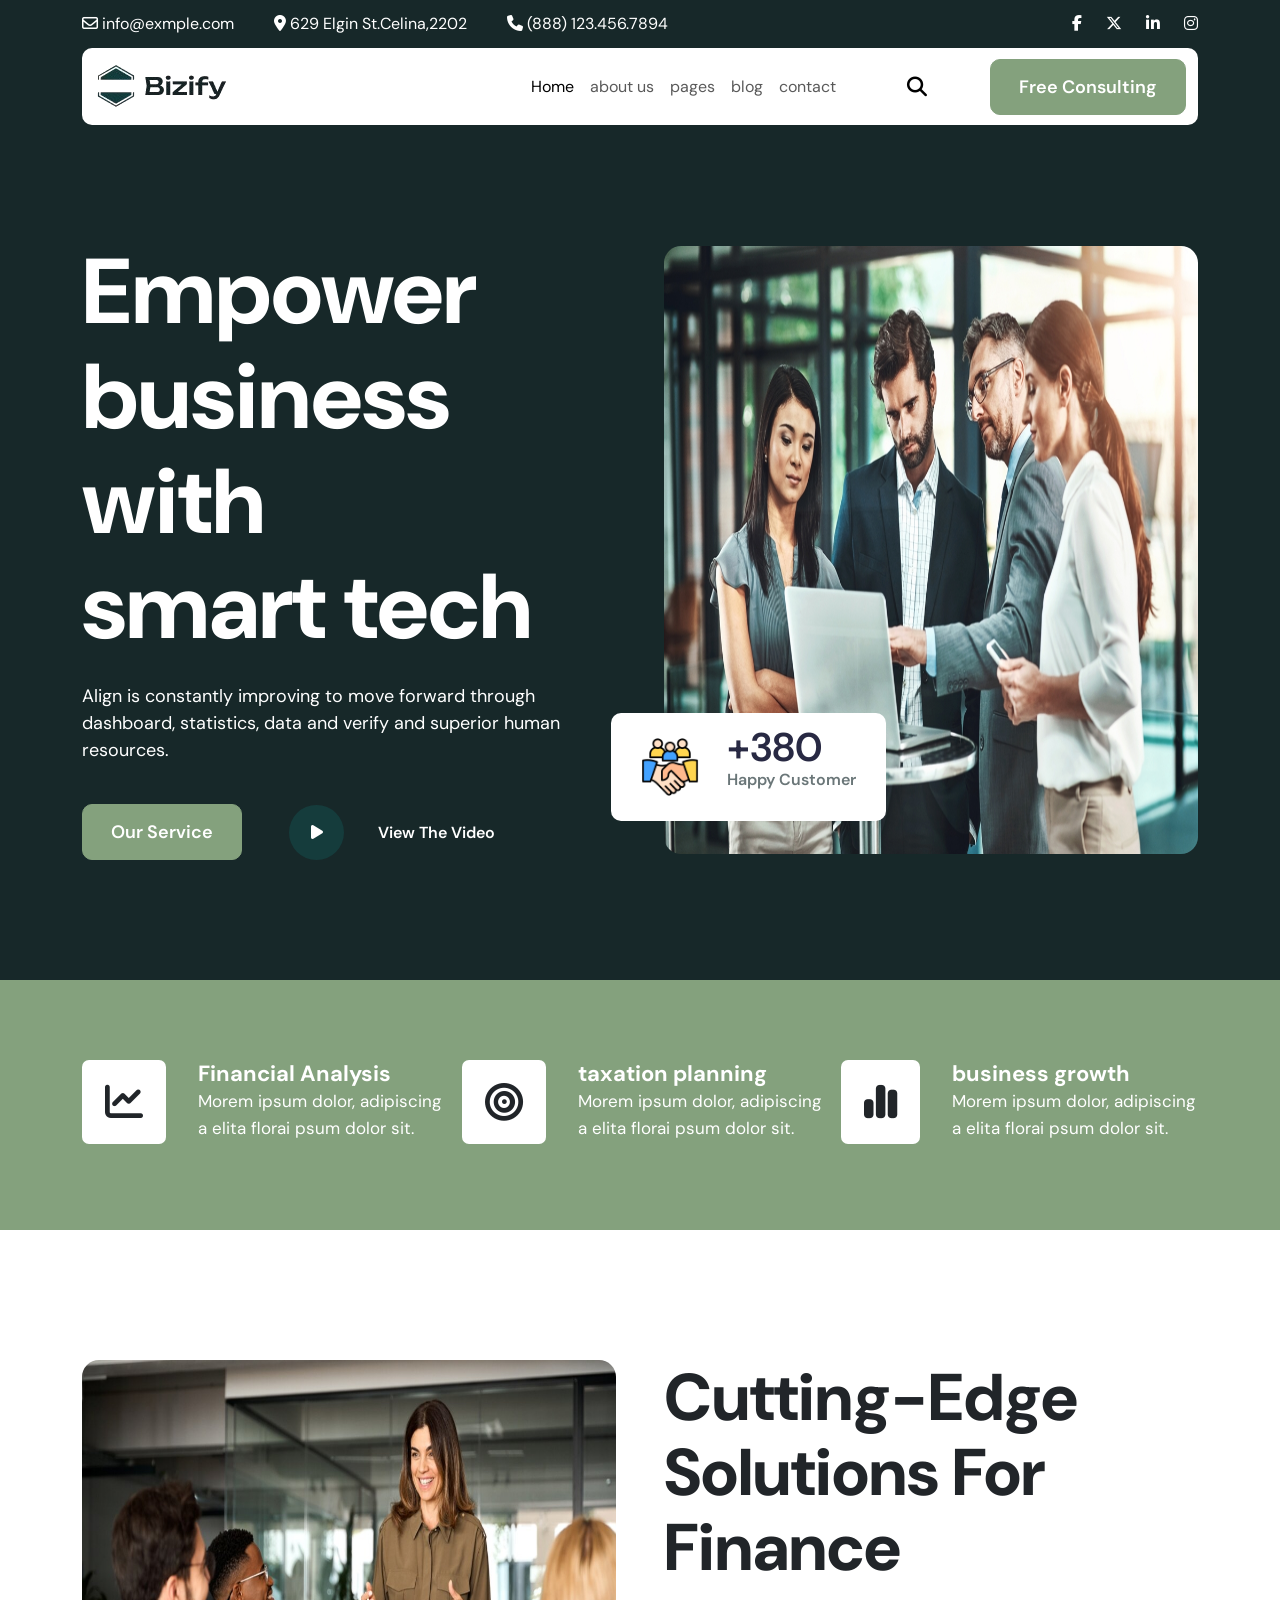
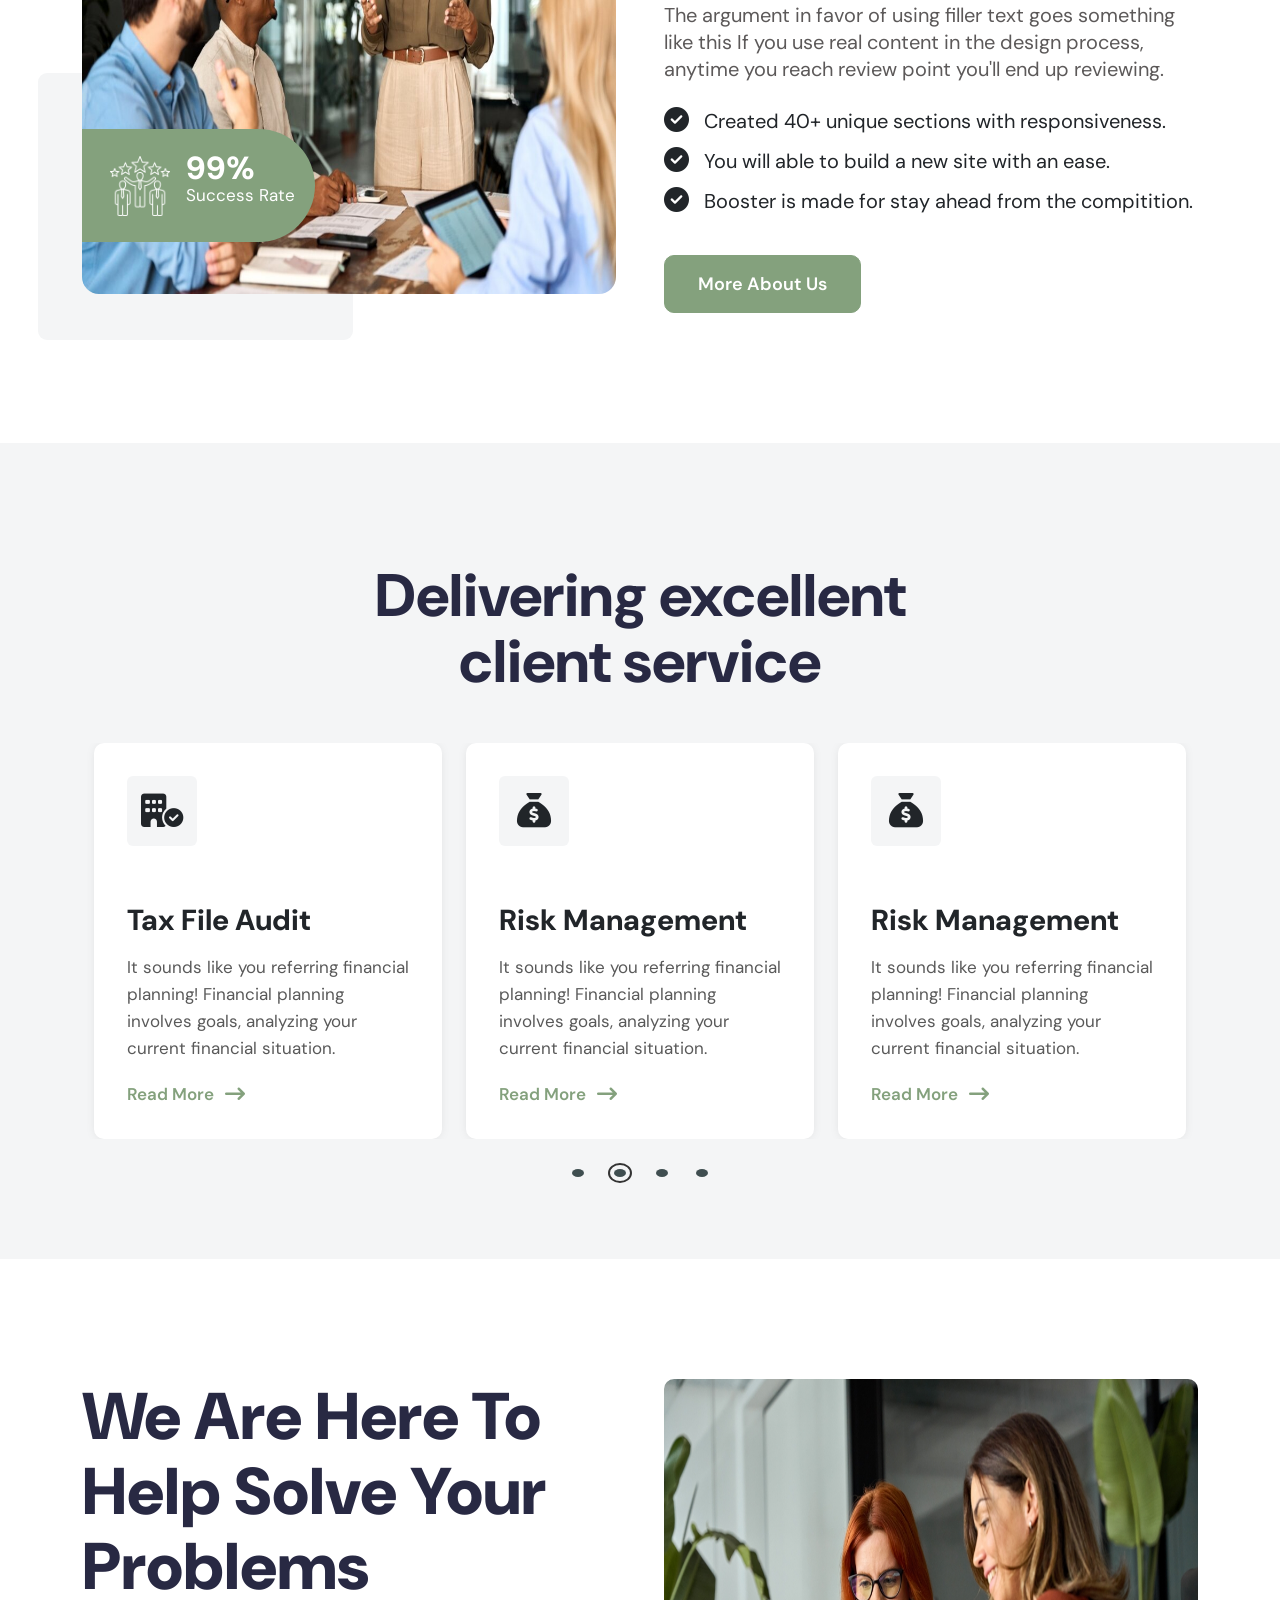
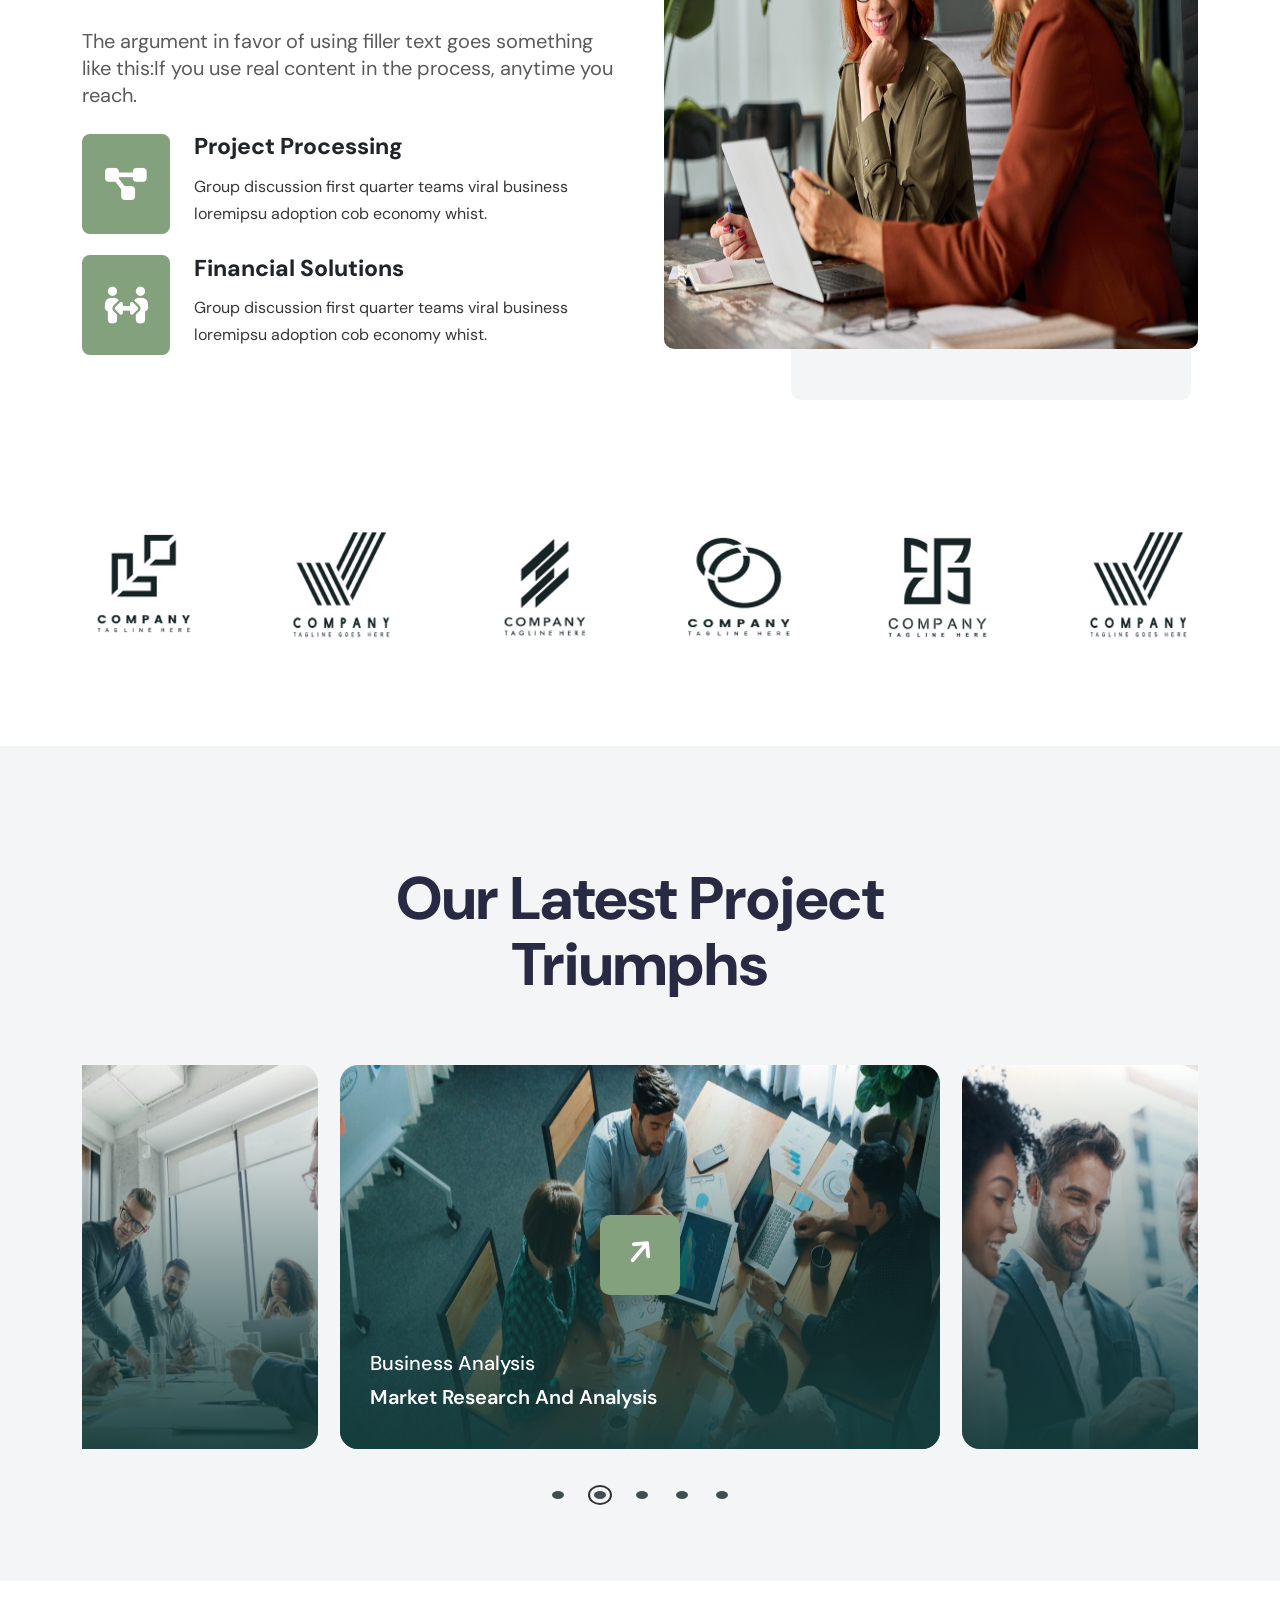
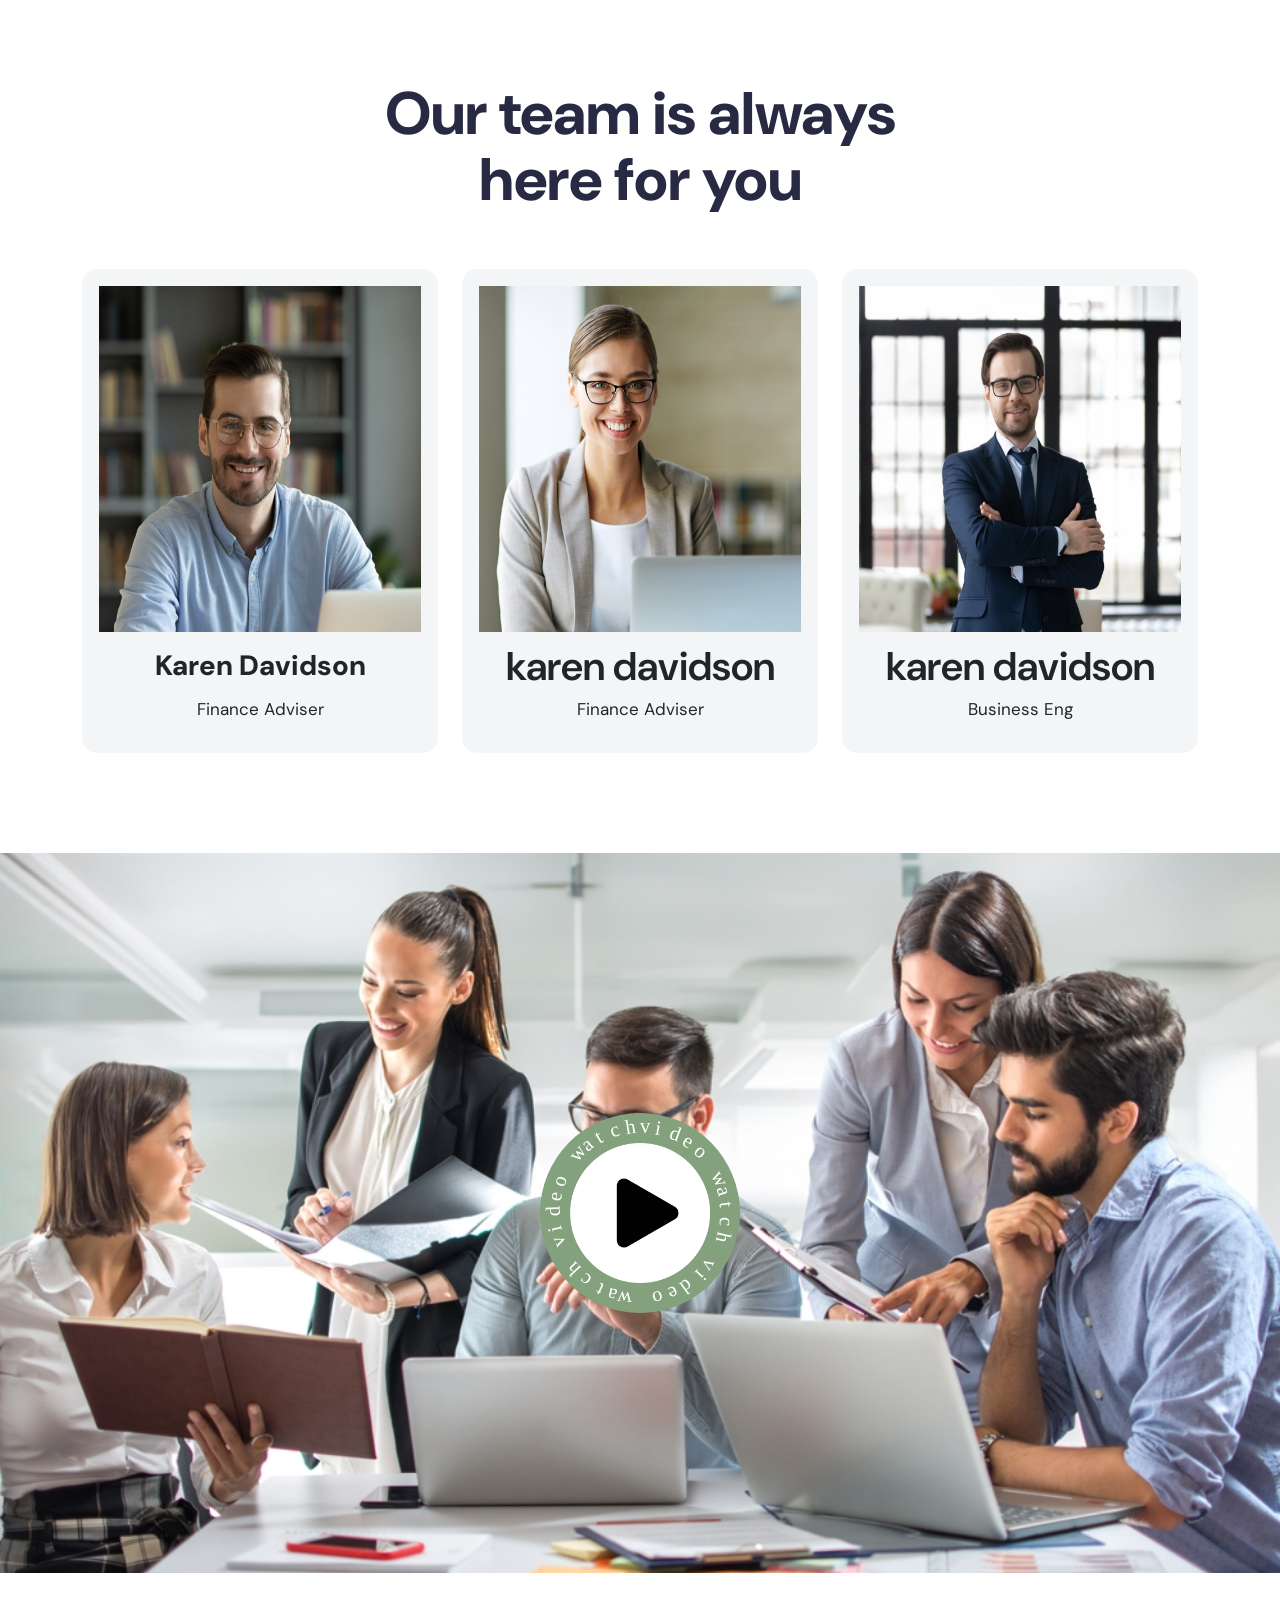
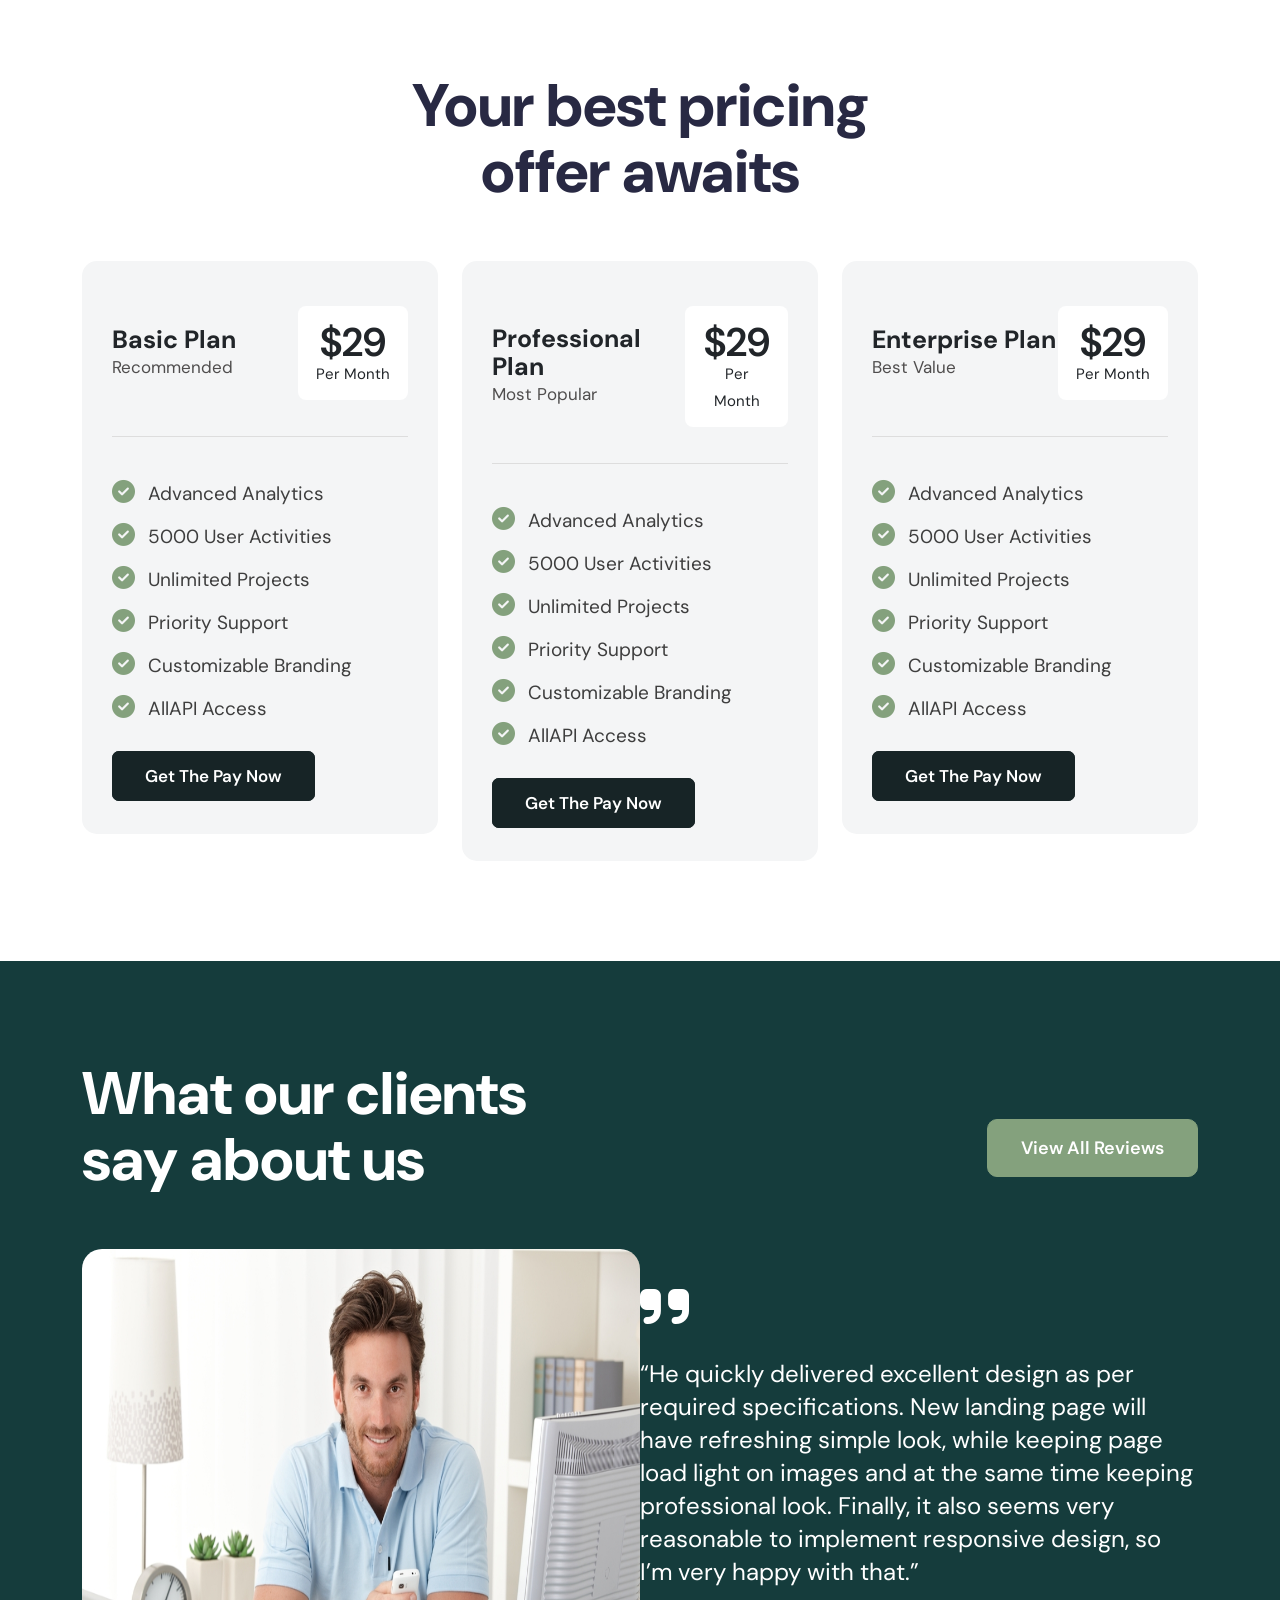
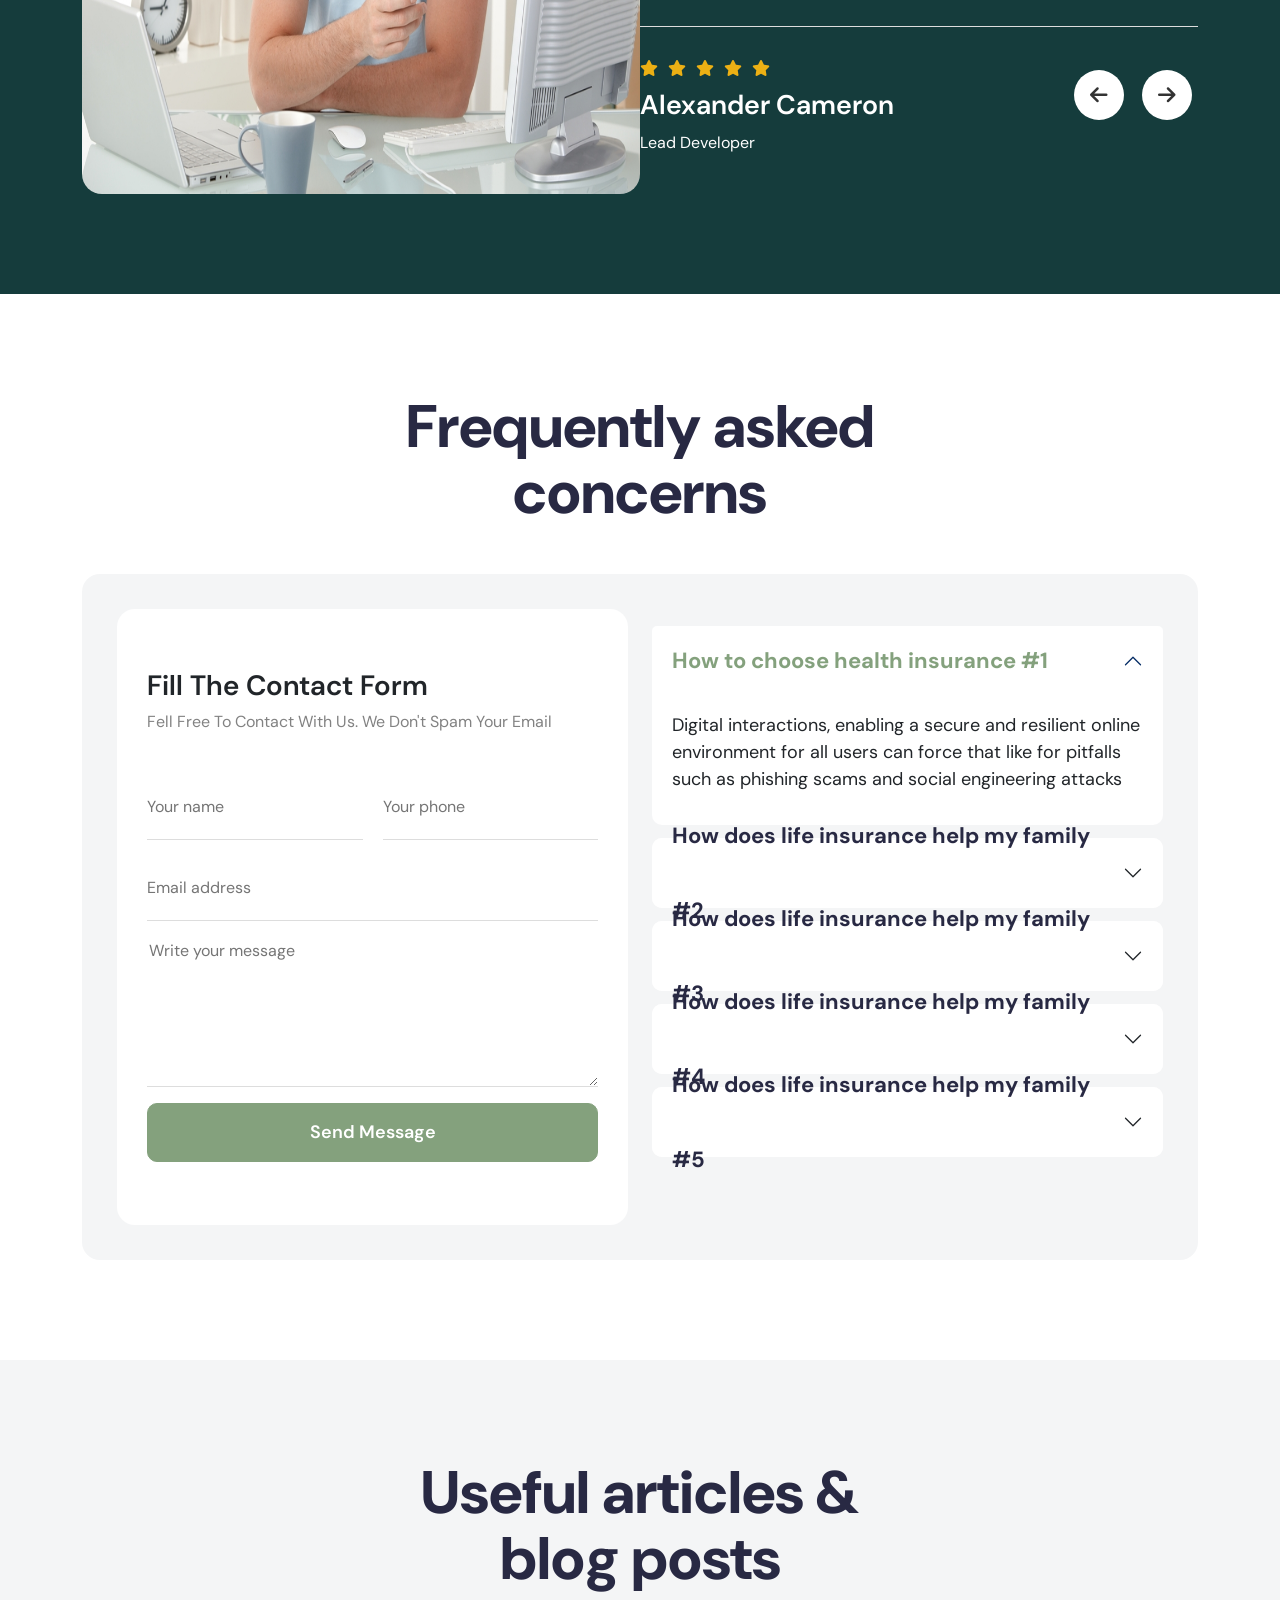
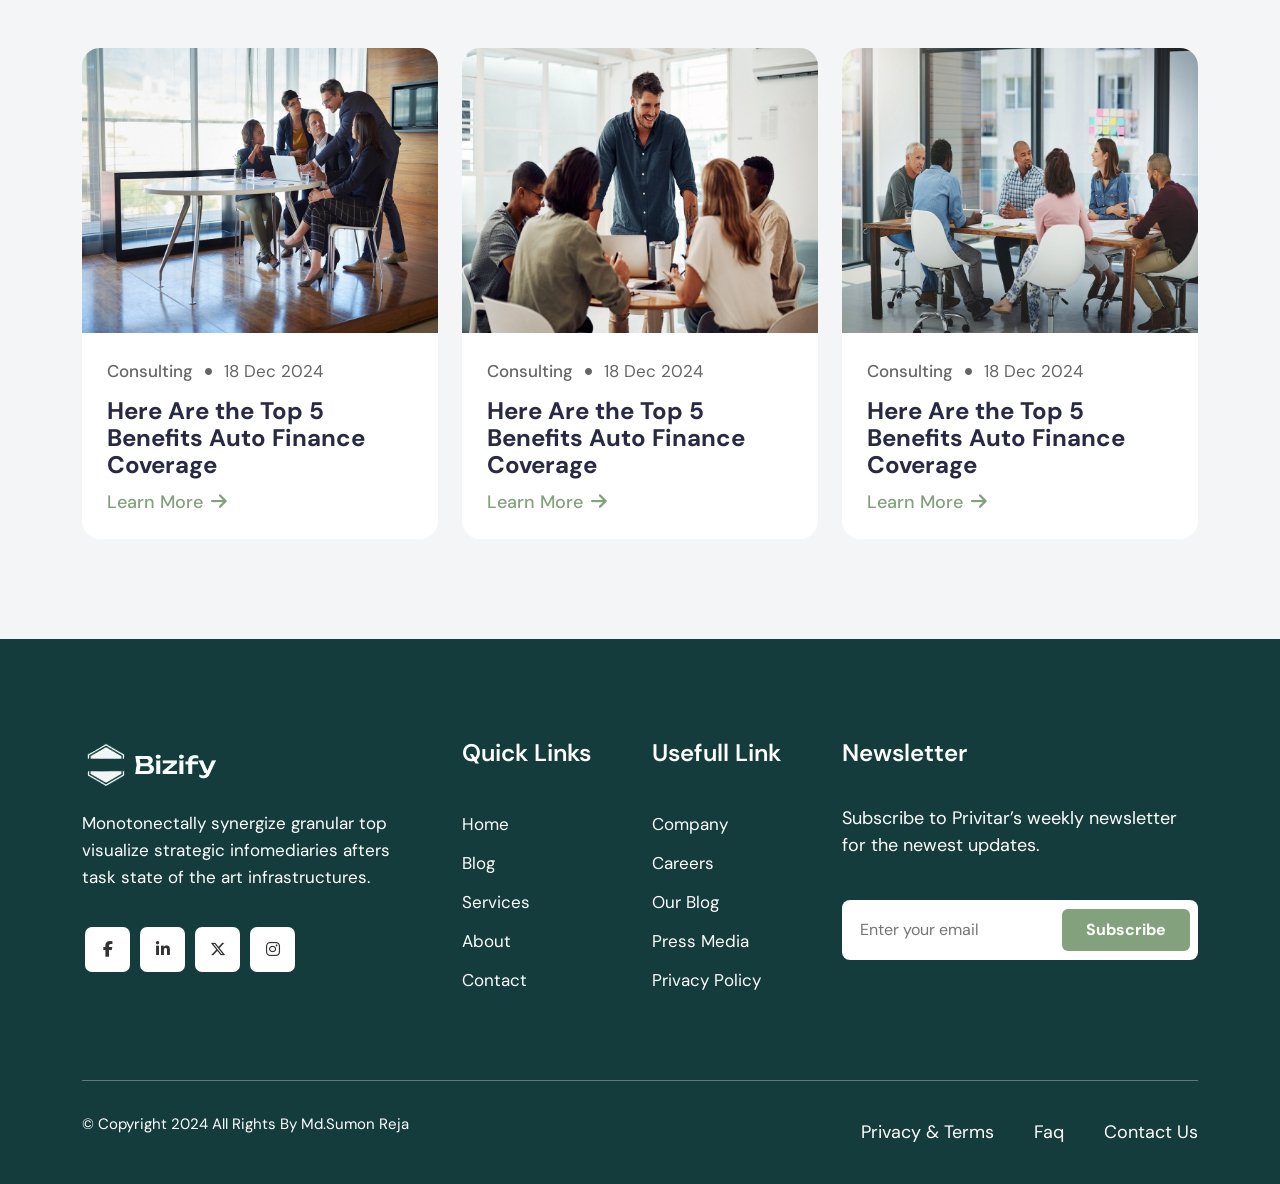
==== index.html @ 3f542c1c "service section title update" ====
<!DOCTYPE html>
<html lang="en">
<head>
    <meta charset="UTF-8">
    <meta name="viewport" content="width=device-width, initial-scale=1.0">
    <!-- Bizify Theme Title -->
    <title>Bizify</title>
    <!-- Bootstrap CSS -->
    <link rel="stylesheet" href="assets/css/bootstrap.min.css">
    <!-- Font Awesome CSS -->
    <link rel="stylesheet" href="assets/css/plugins/fontawesome/css/all.min.css">
    <!-- Owl Carousel CSS -->
    <link rel="stylesheet" href="assets/css/plugins/owl/owl.carousel.min.css">
    <!-- Slick CSS -->
    <link rel="stylesheet" href="assets/css/plugins/slick/slick.css">
    <!-- Bizify Theme CSS -->
     <link rel="stylesheet" href="assets/css/style.css">
</head>
<body>

    <!-- Bizify Theme Header CSS Start -->
    <header class="header__area">
        <div class="headertop">
            <div class="container">
                <div class="row">
                    <div class="col-7 col-xxl-7 col-xl-7 col-lg-7">
                        <div class="headertop__addres">
                            <div class="headertop__single-address">
                                <a class="headertop__link" href="mailto:info@exmple.com"><i class="fa-regular fa-envelope"></i> info@exmple.com</a>
                            </div>
                            <div class="headertop__single-address">
                                <a class="headertop__link"  href="mailto:info@exmple.com"><i class="fa-solid fa-location-dot"></i> 629 Elgin St.Celina,2202</a>
                            </div>
                            <div class="headertop__single-address">
                                <a class="headertop__link"  href="mailto:info@exmple.com"><i class="fa-solid fa-phone"></i> (888) 123.456.7894</a>
                            </div>
                        </div>
                    </div>
                    <div class="col-5 col-xxl-5 col-xl-5 col-lg-5">
                        <div class="headertop__social">
                            <ul class="headertop__social-list">
                                <li class="headertop__social-item"><a class="headertop__link" href="#"><i class="fa-brands fa-facebook-f"></i></a></li>
                                <li class="headertop__social-item"><a class="headertop__link" href="#"><i class="fa-brands fa-x-twitter"></i></a></li>
                                <li class="headertop__social-item"><a class="headertop__link" href="#"><i class="fa-brands fa-linkedin-in"></i></a></li>
                                <li class="headertop__social-item"><a class="headertop__link" href="#"><i class="fa-brands fa-instagram"></i></a></li>
                            </ul>
                        </div>
                    </div>
                </div>
            </div>
        </div>
        <div class="headermiddle">
            <div class="container">
                <div class="row">
                    <div class="col-12 col-xxl-12 col-xl-12">
                        <div class="heade-menu-area">
                            <nav class="navbar navbar-expand-lg menu-bg navbar-light">
                                <div class="container-fluid">
                                  <a class="navbar-brand" href="#"><img src="assets/images/logo/logo.png"></a>
                                  <button class="navbar-toggler" type="button" data-bs-toggle="collapse" data-bs-target="#navbarNav" aria-controls="navbarNav" aria-expanded="false" aria-label="Toggle navigation">
                                    <span class="navbar-toggler-icon"></span>
                                  </button>
                                  <div class="collapse navbar-collapse gap-5 justify-content-end" id="navbarNav">
                                    <ul class="navbar-nav">
                                      <li class="nav-item">
                                        <a class="nav-link active" aria-current="page" href="index.html">Home</a>
                                      </li>
                                      <li class="nav-item">
                                        <a class="nav-link" href="about.html">about us</a>
                                      </li>
                                      <li class="nav-item">
                                        <a class="nav-link" href="team.html">pages</a>
                                      </li>
                                      <li class="nav-item">
                                        <a class="nav-link" href="services.html">blog</a>
                                      </li>
                                      <li class="nav-item">
                                        <a class="nav-link" href="contact.html">contact</a>
                                      </li>
                                    </ul>

                                    <div class="search-box">
                                        <button class="btn-search"><i class="fas fa-search"></i></button>
                                        <input type="text" class="input-search" placeholder="Type to Search...">
                                    </div>

                                    <div class="free-consulting">
                                        <a class="btn-primary" href="#" role="button">free consulting</a>
                                    </div>
                                  </div>
                                </div>
                            </nav>
                        </div>
                    </div>
                </div>
            </div>
        </div>
    </header>
    <!-- Bizify Theme Header CSS End -->

    <!-- Hero CSS Start -->
     <section class="header_hero">
        <div class="header_hero_wraper">
            <div class="container">
                <div class="row g-5">
                    <div class="col-12 col-xxl-6 col-xl-6 col-lg-6">
                        <div class="hero_right_content">
                            <h2>Empower<br> business with <br>smart tech</h2>
                            <p>Align is constantly improving to move forward through dashboard, statistics, data and verify and superior human resources.</p>
                            <div class="hero-riht-video">
                                <div class="single-item">
                                    <a class="btn-primary" href="">our service</a>
                                </div>
                                <div class="single-item">
                                    <a class="btn-video" href=""><i class="fa-solid fa-play"></i> view the video</a>
                                </div>
                            </div>
                        </div>
                    </div>
                    <div class="col-12 col-xxl-6 col-xl-6 col-lg-6">
                        <div class="hero_left_image">
                            <div class="hero_image">
                                <img src="assets/images/hero/hero-image.jpg">
                            </div>
                            <div class="hero-happy-customer">
                                <div class="single-customer">
                                    <img src="assets/images/hero/image-icon.png">
                                    <h4>+380 <span>happy customer</span></h4>
                                </div>
                            </div>
                        </div>
                    </div>
                </div>
            </div>
        </div>
     </section>
    <!-- Hero CSS End -->

    <!-- What we do CSS Start -->
     <section class="what-we-do-area pt-80 pb-80">
        <div class="container">
            <div class="row">
                <div class="col-12 col-xxl-12 col-xl-12 col-lg-12">
                    <div class="our-work">
                        <div class="single-work-main">
                            <div class="single-work">
                                <div class="single-icon">
                                    <i class="fa-solid fa-chart-line"></i>
                                </div>
                                <h4>Financial Analysis <span>Morem ipsum dolor, adipiscing a elita florai psum dolor sit.</span></h4>
                            </div>
                        </div>
                        <div class="single-work-main">
                            <div class="single-work">
                                <div class="single-icon">
                                    <i class="fa-solid fa-bullseye"></i>
                                </div>
                                <h4>taxation planning <span>Morem ipsum dolor, adipiscing a elita florai psum dolor sit.</span></h4>
                            </div>
                        </div>
                        <div class="single-work-main">
                            <div class="single-work">
                                <div class="single-icon">
                                    <i class="fa-solid fa-chart-simple"></i>
                                </div>
                                <h4>business growth <span>Morem ipsum dolor, adipiscing a elita florai psum dolor sit.</span></h4>
                            </div>
                        </div>
                    </div>
                </div>
            </div>
        </div>
     </section>
    <!-- What we do CSS End -->

    <!-- About Us CSS Start -->
     <section class="about__area pt-130 pb-130">
        <div class="container">
            <div class="row g-5">
                <div class="col-xl-6 col-md-6">
                    <div class="about__area__about-image">
                        <img class="about__area__about-img" src="assets/images/about/about.jpg">
                        <div class="about__area__success-rate">
                            <img class="about__area__success-image" src="assets/images/icon/success-rate.png">
                            <h4 class="about__area__success-rate-title">99% <span class="about__area__success-rate-text">success rate</span></h4>
                        </div>
                    </div>
                </div>
                <div class="col-xl-6 col-md-12">
                    <div class="about__area__about-content">
                        <h2 class="about__area__title">Cutting-edge solutions for finance</h2>
                        <p class="about__area__desc">The argument in favor of using filler text goes something like this If
                            you use real content in the design process, anytime you reach
                            review point you'll end up reviewing.</p>
                            <div class="about__area__about-work">
                                <ul class="about__area__about-work-list">
                                    <li class="about__area__work-item"><i class="fa-solid fa-circle-check"></i>Created 40+ unique sections with responsiveness.</li>
                                    <li class="about__area__work-item"><i class="fa-solid fa-circle-check"></i>You will able to build a new site with an ease.</li>
                                    <li class="about__area__work-item"><i class="fa-solid fa-circle-check"></i>Booster is made for stay ahead from the compitition.</li>
                                </ul>
                            </div>
                            <div class="single-item">
                                <a class="about__area__btn-primary" href="">more about us</a>
                            </div>
                    </div>
                </div>
            </div>
        </div>
     </section>
    <!-- About Us CSS End -->

    <!-- 5. Services CSS Start -->
     <section class="services_area pt-120 pb-120">
        <div class="container">
            <div class="row">
                <div class="col-xl-12 col-md-12 text-center">
                    <div class="services_area__section-title-area">
                        <h2 class="services_area__title">Delivering excellent client service</h2>
                    </div>
                </div>
            </div>
            <div class="row mt-5">
                <div class="col-xl-12 col-md-12">
                    <div class="services_area__services">
                        <div class="services_area-single-service-slide">
                            <div class="services_area__single-service">
                                <i class="services_area__icon fa-solid fa-chart-line"></i>
                                <h4 class="services_area__service-single-title">Financial planning</h4>
                                <p class="services_area__service-single-desc">It sounds like you referring financial planning!
                                    Financial planning involves goals, analyzing
                                    your current financial situation.</p>
                                <div class="services_area__service-btn">
                                    <a class="services_area__service-single-link" href="">read more <i class="services_area__icon-link fa-solid fa-arrow-right-long"></i></a>
                                </div>
                            </div>
                        </div>
                        <div class="services_area-single-service-slide">
                            <div class="services_area__single-service">
                                <i class="services_area__icon fa-solid fa-building-circle-check"></i>
                                <h4 class="services_area__service-single-title">tax file audit</h4>
                                <p class="services_area__service-single-desc">It sounds like you referring financial planning!
                                    Financial planning involves goals, analyzing
                                    your current financial situation.</p>
                                    <div class="services_area__service-btn">
                                        <a class="services_area__service-single-link" href="">read more <i class="services_area__icon-link fa-solid fa-arrow-right-long"></i></a>
                                    </div>
                            </div>
                        </div>
                        <div class="services_area-single-service-slide">
                            <div class="services_area__single-service">
                                <i class="services_area__icon fa-solid fa-sack-dollar"></i>
                                <h4 class="services_area__service-single-title">risk management </h4>
                                <p class="services_area__service-single-desc">It sounds like you referring financial planning!
                                    Financial planning involves goals, analyzing
                                    your current financial situation.</p>
                                <div class="services_area__service-btn">
                                    <a class="services_area__service-single-link" href="">read more <i class="services_area__icon-link fa-solid fa-arrow-right-long"></i></a>
                                </div>
                            </div>
                        </div>
                        <div class="services_area-single-service-slide">
                            <div class="services_area__single-service">
                                <i class="services_area__icon fa-solid fa-sack-dollar"></i>
                                <h4 class="services_area__service-single-title">risk management </h4>
                                <p class="services_area__service-single-desc">It sounds like you referring financial planning!
                                    Financial planning involves goals, analyzing
                                    your current financial situation.</p>
                                <div class="services_area__service-btn">
                                    <a class="services_area__service-single-link" href="">read more <i class="services_area__icon-link fa-solid fa-arrow-right-long"></i></a>
                                </div>
                            </div>
                        </div>
                    </div>
                </div>
            </div>
        </div>
     </section>
    <!-- 5. Services CSS End -->

    <!-- our Project CSS Start -->
     <section class="our_project_area pt-120 pb-120">
        <div class="container">
            <div class="row g-5">
                <div class="col-12 col-xl-6">
                    <div class="our_project_area__project-content">
                        <div class="our_project_area__section-title-area">
                            <h2 class="our_project_area__title">we are here to <br> help solve your<br> problems </h2>
                            <p class="our_project_area__des">The argument in favor of using filler text goes something like this:If you use real content in the process, anytime you reach.</p>
                            <div class="our_project_area__our-project-list">
                                <div class="our_project_area__single-project-item">
                                    <i class="our_project_area__project-icon fa-solid fa-diagram-project"></i>
                                    <h5 class="our_project_area__item-title">Project Processing 
                                        <span class="our_project_area__item-desc">Group discussion first quarter teams viral business loremipsu adoption cob economy whist.</span> </h5>
                                </div>
                                <div class="our_project_area__single-project-item">
                                    <i class="our_project_area__project-icon fa-solid fa-people-arrows"></i>
                                    <h5 class="our_project_area__item-title">Financial Solutions 
                                        <span class="our_project_area__item-desc">Group discussion first quarter teams viral business loremipsu adoption cob economy whist.</span> </h5>
                                </div>
                            </div>
                        </div>
                    </div>
                </div>
                <div class="col-xl-6">
                    <div class="our_project_area__project-image">
                        <img class="our_project_area__image" src="assets/images/our-project/project-image.jpg">
                    </div>
                </div>
            </div>
        </div>
     </section>
    <!-- our Project CSS end -->

    <!-- 7. Brand CSS Start -->
     <section class="brand_area pt-50 pb-100">
        <div class="container">
            <div class="row">
                <div class="col-12 col-xl-12 text-center">
                    <div class="brand_area__brand-gallery">
                        <a class="brand_area__link">
                            <img class="brand_area__gallery-image" src="assets/images/brand/brand-1.png">
                        </a>
                        <a class="brand_area__link">
                            <img class="brand_area__gallery-image" src="assets/images/brand/brand-2.png">
                        </a>
                        <a class="brand_area__link">
                            <img class="brand_area__gallery-image" src="assets/images/brand/brand-4.png">
                        </a>
                        <a class="brand_area__link">
                            <img class="brand_area__gallery-image" src="assets/images/brand/brand-5.png">
                        </a>
                        <a class="brand_area__link">
                            <img class="brand_area__gallery-image" src="assets/images/brand/brand-3.png">
                        </a>
                        <a class="brand_area__link">
                            <img class="brand_area__gallery-image" src="assets/images/brand/brand-2.png">
                        </a>
                    </div>
                </div>
            </div>
        </div>
     </section>
    <!-- 7. Brand CSS End -->

     <!-- 8. Latest Project CSS Start -->
    <section class="test_testimonial_area pt-120 pb-120">
        <div class="container">
            <div class="row">
                <div class="col-12 col-xxl-12 text-center">
                    <div class="latest_project__section-title">
                        <h2 class="latest_project__title">our latest project<br> triumphs </h2>
                    </div>
                </div>
            </div>
            <div class="row mt-5">
                <div class="col-12 col-xl-12">
                    <div class="testimonial-outer slider">
                        <div class="testimonial-inner">
                            <div class="testimonial-inner-content" style="background-image: url('assets/images/latest-project/latest-image-1.jpg');">
                                <div class="test-icon">
                                    <i class="fa-solid fa-arrow-right"></i>
                                </div>
                                <div class="inner-title-area">
                                    <h5 class="inner-sub-title">business analysis</h5>
                                    <h4 class="inner-title">market research and analysis</h4>
                                </div>
                            </div>
                        </div>
                        <div class="testimonial-inner">
                            <div class="testimonial-inner-content" style="background-image: url('assets/images/latest-project/latest-image-2.jpg');">
                                <div class="test-icon">
                                    <i class="fa-solid fa-arrow-right"></i>
                                </div>
                                <div class="inner-title">
                                    <h5 class="inner-sub-title">business analysis</h5>
                                    <h4 class="inner-title">market research and analysis</h4>
                                </div>
                            </div>
                        </div>
                        <div class="testimonial-inner">
                            <div class="testimonial-inner-content" style="background-image: url('assets/images/latest-project/latest-image-3.jpg');">
                                <div class="test-icon">
                                    <i class="fa-solid fa-arrow-right"></i>
                                </div>
                                <div class="inner-title">
                                    <h5 class="inner-sub-title">business analysis</h5>
                                    <h4 class="inner-title">market research and analysis</h4>
                                </div>
                            </div>
                        </div>
                        <div class="testimonial-inner">
                            <div class="testimonial-inner-content" style="background-image: url('assets/images/latest-project/latest-image-1.jpg');">
                                <div class="test-icon">
                                    <i class="fa-solid fa-arrow-right"></i>
                                </div>
                                <div class="inner-title">
                                    <h5 class="inner-sub-title">business analysis</h5>
                                    <h4 class="inner-title">market research and analysis</h4>
                                </div>
                            </div>
                        </div>
                        <div class="testimonial-inner">
                            <div class="testimonial-inner-content" style="background-image: url('assets/images/latest-project/latest-image-2.jpg');">
                                <div class="test-icon">
                                    <i class="fa-solid fa-arrow-right"></i>
                                </div>
                                <div class="inner-title">
                                    <h5 class="inner-sub-title">business analysis</h5>
                                    <h4 class="inner-title">market research and analysis</h4>
                                </div>
                            </div>
                        </div>
                    </div>
                </div>
            </div>
        </div>
    </section>
    <!-- 8. Latest Project CSS End -->


    <!-- 9. Latest Project CSS Start -->
     <section class="team_area pt-100 pb-100">
        <div class="container">
            <div class="row">
                <div class="col-12 col-xl-12 text-center">
                    <div class="team_area__section-title">
                        <h2 class="team_area__title">our team is always <br> here for you </h2>
                    </div>
                </div>
            </div>
            <div class="row mt-5">
                <div class="col-12 col-xl-4">
                    <div class="team_area__team">
                        <div class="team_area__single-team" style="background-image: url('assets/images/team/team-1.jpg');">
                            <div class="team_area__team-content">
                                <h4 class="team_area__team-title">karen davidson 
                                    <span class="team_area__team-sub-title">finance adviser</span>
                                </h4>
                                <div class="team_area__team-social">
                                    <div class="team_area__single-social">
                                        <a class="team_area__team-link" href="">fb</a>
                                    </div>
                                    <div class="team_area__single-social">
                                        <a class="team_area__team-link" href="">tw</a>
                                    </div>
                                    <div class="team_area__single-social">
                                        <a class="team_area__team-link" href="">yt</a>
                                    </div>
                                    <div class="team_area__single-social">
                                        <a class="team_area__team-link" href="">in</a>
                                    </div> 
                                </div>
                            </div>
                        </div>
                    </div>
                </div>
                <div class="col-12 col-xl-4">
                    <div class="team_area__team">
                        <div class="team_area__single-team" style="background-image: url('assets/images/team/team-3.jpg');">
                            <div class="team_area__team-content">
                                <h4 class="team_area_team-title">karen davidson 
                                    <span class="team_area__team-sub-title">finance adviser</span>
                                </h4>
                                <div class="team_area__team-social">
                                    <div class="team_area__single-social">
                                        <a class="team_area__team-link" href="">fb</a>
                                    </div>
                                    <div class="team_area__single-social">
                                        <a class="team_area__team-link" href="">tw</a>
                                    </div>
                                    <div class="team_area__single-social">
                                        <a class="team_area__team-link" href="">yt</a>
                                    </div>
                                    <div class="team_area__single-social">
                                        <a class="team_area__team-link" href="">in</a>
                                    </div> 
                                </div>
                            </div>
                        </div>
                    </div>
                </div>
                <div class="col-12 col-xl-4">
                    <div class="team_area__team">
                        <div class="team_area__single-team" style="background-image: url('assets/images/team/team-2.jpg');">
                            <div class="team_area__team-content">
                                <h4 class="team_area_team-title">karen davidson 
                                    <span class="team_area__team-sub-title">business eng</span>
                                </h4>
                                <div class="team_area__team-social">
                                    <div class="team_area__single-social">
                                        <a class="team_area__team-link" href="">fb</a>
                                    </div>
                                    <div class="team_area__single-social">
                                        <a class="team_area__team-link" href="">tw</a>
                                    </div>
                                    <div class="team_area__single-social">
                                        <a class="team_area__team-link" href="">yt</a>
                                    </div>
                                    <div class="team_area__single-social">
                                        <a class="team_area__team-link" href="">in</a>
                                    </div> 
                                </div>
                            </div>
                        </div>
                    </div>
                </div>
            </div>
        </div>
     </section>
    <!-- 9. Latest Project CSS End -->

    <!-- 10. video CSS Start -->
     <section class="video_area" style="background-image: url('assets/images/video/video.jpg');">
        <div class="container">
            <div class="row">
                <div class="col-12 col-xl-12">
                    <div class="video_area__video">
                        <div class="circle">
                            <div class="logo">
                                <a href="https://www.youtube.com/watch?v=u31qwQUeGuM">
                                    <img src="assets/images/video/play.png">
                                </a>
                            </div>
                            <div class="text">
                                <p>
                                    video watch video watch video watch
                                </p>
                            </div>
                        </div>
                    </div>
                </div>
            </div>
        </div>
     </section>
    <!-- 10. video CSS End -->

    <!-- 11. Pricing CSS Start -->
     <section class="pricing_area pt-100 pb-100">
        <div class="container">
            <div class="row">
                <div class="col-12 col-xl-12 text-center">
                    <div class="pricing_area__section-title">
                        <h2 class="pricing_area__title">your best pricing
                        <br> offer awaits
                        </h2>
                    </div>
                </div>
            </div>
            <div class="row mt-5">
                <div class="col-12 col-xl-4">
                    <div class="pricing_area__single-pricing">
                        <div class="pricing_area__pricing-top">
                            <div class="pricing_area__pricing-top-inner">
                                <h4 class="pricing_area__pricing-top-title">basic plan 
                                    <span class="pricing_area__pricing-top-sub-title">recommended</span>
                                </h4>
                            </div>
                            <div class="pricing_area__pricing-top-value">
                                <h4 class="pricing_area__value-title">$29 
                                    <span class="pricing_area__value-sub-title">per month</span>
                                </h4>
                            </div>
                            
                        </div>
                        <div class="pricing_area__pricing-content">
                            <ul class="pricing_area__pricing-list">
                                <li class="pricing_area__pricing-item"><i class="fa-solid fa-circle-check"></i>Advanced Analytics</li>
                                <li class="pricing_area__pricing-item"><i class="fa-solid fa-circle-check"></i>5000 User Activities</li>
                                <li class="pricing_area__pricing-item"><i class="fa-solid fa-circle-check"></i>Unlimited Projects</li>
                                <li class="pricing_area__pricing-item"><i class="fa-solid fa-circle-check"></i>Priority Support</li>
                                <li class="pricing_area__pricing-item"><i class="fa-solid fa-circle-check"></i>Customizable Branding</li>
                                <li class="pricing_area__pricing-item"><i class="fa-solid fa-circle-check"></i>AllAPI Access</li>
                            </ul>
                        </div>
                        <div class="pricing_area__pricing-btn">
                            <a class="pricing_area__pricing-btn-link" href="">Get The Pay Now</a>
                        </div>
                    </div>
                </div>
                <div class="col-12 col-xl-4">
                    <div class="pricing_area__single-pricing">
                        <div class="pricing_area__pricing-top">
                            <div class="pricing_area__pricing-top-inner">
                                <h4 class="pricing_area__pricing-top-title">Professional Plan
                                    <span class="pricing_area__pricing-top-sub-title">most popular</span>
                                </h4>
                            </div>
                            <div class="pricing_area__pricing-top-value">
                                <h4 class="pricing_area__value-title">$29 
                                    <span class="pricing_area__value-sub-title">per month</span>
                                </h4>
                            </div>
                            
                        </div>
                        <div class="pricing_area__pricing-content">
                            <ul class="pricing_area__pricing-list">
                                <li class="pricing_area__pricing-item"><i class="fa-solid fa-circle-check"></i>Advanced Analytics</li>
                                <li class="pricing_area__pricing-item"><i class="fa-solid fa-circle-check"></i>5000 User Activities</li>
                                <li class="pricing_area__pricing-item"><i class="fa-solid fa-circle-check"></i>Unlimited Projects</li>
                                <li class="pricing_area__pricing-item"><i class="fa-solid fa-circle-check"></i>Priority Support</li>
                                <li class="pricing_area__pricing-item"><i class="fa-solid fa-circle-check"></i>Customizable Branding</li>
                                <li class="pricing_area__pricing-item"><i class="fa-solid fa-circle-check"></i>AllAPI Access</li>
                            </ul>
                        </div>
                        <div class="pricing_area__pricing-btn">
                            <a class="pricing_area__pricing-btn-link" href="">Get The Pay Now</a>
                        </div>
                    </div>
                </div>
                <div class="col-12 col-xl-4">
                    <div class="pricing_area__single-pricing">
                        <div class="pricing_area__pricing-top">
                            <div class="pricing_area__pricing-top-inner">
                                <h4 class="pricing_area__pricing-top-title">Enterprise plan 
                                    <span class="pricing_area__pricing-top-sub-title">best value</span>
                                </h4>
                            </div>
                            <div class="pricing_area__pricing-top-value">
                                <h4 class="pricing_area__value-title">$29 
                                    <span class="pricing_area__value-sub-title">per month</span>
                                </h4>
                            </div>
                            
                        </div>
                        <div class="pricing_area__pricing-content">
                            <ul class="pricing_area__pricing-list">
                                <li class="pricing_area__pricing-item"><i class="fa-solid fa-circle-check"></i>Advanced Analytics</li>
                                <li class="pricing_area__pricing-item"><i class="fa-solid fa-circle-check"></i>5000 User Activities</li>
                                <li class="pricing_area__pricing-item"><i class="fa-solid fa-circle-check"></i>Unlimited Projects</li>
                                <li class="pricing_area__pricing-item"><i class="fa-solid fa-circle-check"></i>Priority Support</li>
                                <li class="pricing_area__pricing-item"><i class="fa-solid fa-circle-check"></i>Customizable Branding</li>
                                <li class="pricing_area__pricing-item"><i class="fa-solid fa-circle-check"></i>AllAPI Access</li>
                            </ul>
                        </div>
                        <div class="pricing_area__pricing-btn">
                            <a class="pricing_area__pricing-btn-link" href="">Get The Pay Now</a>
                        </div>
                    </div>
                </div>
            </div>
        </div>
     </section>
    <!-- 11. Pricing CSS End -->

    <!-- 12. Testimonial CSS Start -->
     <section class="testimonial_area pt-100 pb-100">
        <div class="container">
            <div class="row">
                <div class="col-12 col-xl-12">
                    <div class="testimonial_area__testimonial-top">
                        <h2 class="testimonial_area__title">what our clients<br>say about us</h2>
                        <a class="testimonial_area__testimonial-top-btn">view all reviews</a>
                    </div>
                </div>
            </div>
        </div>
        <!-- <div class="container">
            <div class="row mt-5">
                <div class="col-xxl-5">
                    <div class="testimonial_area__client-image">
                        <img class="testimonial_area__client-img" src="assets/images/testimonial/testimonial.jpg">
                    </div>
                </div>
                <div class="col-xxl-7">
                    <div class="testimonial_area__client-outer owl-carousel owl-theme">
                        <div class="testimonial_area__single-client">
                            <div class="testimonial_area__client-content">
                                <i class="fa-solid fa-quote-right"></i>
                                <p class="testimonial_area__description">
                                    “He quickly delivered excellent design as per required
                                    specifications. New landing page will have refreshing
                                    simple look, while keeping page load light on images and
                                    at the same time keeping professional look. Finally, it also
                                    seems very reasonable to implement responsive design,
                                    so I’m very happy with that.”
                                </p>
                            </div>
                            <div class="testimonial_area__client-review">
                                <ul class="testimonial_area__rating-list">
                                    <li class="testimonial_area__rating-item"><i class="fa-solid fa-star"></i></li>
                                    <li class="testimonial_area__rating-item"><i class="fa-solid fa-star"></i></li>
                                    <li class="testimonial_area__rating-item"><i class="fa-solid fa-star"></i></li>
                                    <li class="testimonial_area__rating-item"><i class="fa-solid fa-star"></i></li>
                                </ul>
                                <h5 class="testimonial_area__calient-name">
                                    Alexander Cameron
                                    <span class="testimonial_area__rating-designation">Lead Developer</span>
                                </h5>
                            </div>
                        </div>
                        <div class="testimonial_area__single-client">
                            <div class="testimonial_area__client-content">
                                <i class="fa-solid fa-quote-right"></i>
                                <p class="testimonial_area__description">
                                    “He quickly delivered excellent design as per required
                                    specifications. New landing page will have refreshing
                                    simple look, while keeping page load light on images and
                                    at the same time keeping professional look. Finally, it also
                                    seems very reasonable to implement responsive design,
                                    so I’m very happy with that.”
                                </p>
                            </div>
                            <div class="testimonial_area__client-review">
                                <ul class="testimonial_area__rating-list">
                                    <li class="testimonial_area__rating-item"><i class="fa-solid fa-star"></i></li>
                                    <li class="testimonial_area__rating-item"><i class="fa-solid fa-star"></i></li>
                                    <li class="testimonial_area__rating-item"><i class="fa-solid fa-star"></i></li>
                                    <li class="testimonial_area__rating-item"><i class="fa-solid fa-star"></i></li>
                                </ul>
                                <h5 class="testimonial_area__calient-name">
                                    Alexander Cameron
                                    <span class="testimonial_area__rating-designation">Lead Developer</span>
                                </h5>
                            </div>
                        </div>
                    </div>
                    <div class="slider_nav">
                        <button class="am-next"><i class="fa-solid fa-arrow-left"></i></button>
                        <button class="am-prev"><i class="fa-solid fa-arrow-right"></i></button>
                    </div>
                </div>
            </div>
        </div> -->
    
        

        <div class="container">
            <div class="row mt-5">
                <div class="col-12 col-xl-12">
                    <div class="bizify_clients owl-carousel owl-theme">
                        <div class="bizify_test">
                            <div class="single_bizify_clients">
                                <img src="assets/images/testimonial/testimonial.jpg">
                            </div>
                            <div class="single_bizify_clients">
                                <div class="bizify_clients-content">
                                    <div class="bizify_single_content">
                                        <i class="fa-solid fa-quote-right"></i>
                                        <p>“He quickly delivered excellent design as per required          specifications. New landing page will have refreshing
                                            simple look, while keeping page load light on images and
                                            at the same time keeping professional look. Finally, it also
                                            seems very reasonable to implement responsive design,
                                            so I’m very happy with that.”</p>
                                    </div>
                                    <div class="bizify_client_review">
                                        <ul class="bizify_client_review_list">
                                            <li class="bizify_client_review_item"><i class="fa-solid fa-star"></i></li>
                                            <li class="bizify_client_review_item"><i class="fa-solid fa-star"></i></li>
                                            <li class="bizify_client_review_item"><i class="fa-solid fa-star"></i></li>
                                            <li class="bizify_client_review_item"><i class="fa-solid fa-star"></i></li>
                                            <li class="bizify_client_review_item"><i class="fa-solid fa-star"></i></li>
                                        </ul>
                                        <h4 class="bizify_client_name">Alexander Cameron 
                                            <span class="bizify_client_designation">Lead Developer</span>
                                        </h4>
                                    </div>
                                </div>
                            </div>
                        </div>
                        <div class="bizify_test">
                            <div class="single_bizify_clients">
                                <img src="assets/images/testimonial/testimonial-2.jpg">
                            </div>
                            <div class="single_bizify_clients">
                                <div class="bizify_clients-content">
                                    <div class="bizify_single_content">
                                        <i class="fa-solid fa-quote-right"></i>
                                        <p>“He quickly delivered excellent design as per required                               specifications. New landing page will have refreshing
                                            simple look, while keeping page load light on images and
                                            at the same time keeping professional look. Finally, it also
                                            seems very reasonable to implement responsive design,
                                            so I’m very happy with that.”</p>
                                    </div>
                                    <div class="bizify_client_review">
                                        <ul class="bizify_client_review_list">
                                            <li class="bizify_client_review_item"><i class="fa-solid fa-star"></i></li>
                                            <li class="bizify_client_review_item"><i class="fa-solid fa-star"></i></li>
                                            <li class="bizify_client_review_item"><i class="fa-solid fa-star"></i></li>
                                            <li class="bizify_client_review_item"><i class="fa-solid fa-star"></i></li>
                                            <li class="bizify_client_review_item"><i class="fa-solid fa-star"></i></li>
                                        </ul>
                                        <h4 class="bizify_client_name">Alexander Cameron 
                                            <span class="bizify_client_designation">Laravel Developer</span>
                                        </h4>
                                    </div>
                                </div>
                            </div>
                        </div>
                        <div class="bizify_test">
                            <div class="single_bizify_clients">
                                <img src="assets/images/testimonial/testimonial-3.jpg">
                            </div>
                            <div class="single_bizify_clients">
                                <div class="bizify_clients-content">
                                    <div class="bizify_single_content">
                                        <i class="fa-solid fa-quote-right"></i>
                                        <p>“He quickly delivered excellent design as per required                               specifications. New landing page will have refreshing
                                            simple look, while keeping page load light on images and
                                            at the same time keeping professional look. Finally, it also
                                            seems very reasonable to implement responsive design,
                                            so I’m very happy with that.”</p>
                                    </div>
                                    <div class="bizify_client_review">
                                        <ul class="bizify_client_review_list">
                                            <li class="bizify_client_review_item"><i class="fa-solid fa-star"></i></li>
                                            <li class="bizify_client_review_item"><i class="fa-solid fa-star"></i></li>
                                            <li class="bizify_client_review_item"><i class="fa-solid fa-star"></i></li>
                                            <li class="bizify_client_review_item"><i class="fa-solid fa-star"></i></li>
                                            <li class="bizify_client_review_item"><i class="fa-solid fa-star"></i></li>
                                        </ul>
                                        <h4 class="bizify_client_name">Alexander Cameron 
                                            <span class="bizify_client_designation">WordPress</span>
                                        </h4>
                                    </div>
                                </div>
                            </div>
                        </div>
                        <div class="bizify_test">
                            <div class="single_bizify_clients">
                                <img src="assets/images/testimonial/testimonial-4.png">
                            </div>
                            <div class="single_bizify_clients">
                                <div class="bizify_clients-content">
                                    <div class="bizify_single_content">
                                        <i class="fa-solid fa-quote-right"></i>
                                        <p>“He quickly delivered excellent design as per required                               specifications. New landing page will have refreshing
                                            simple look, while keeping page load light on images and
                                            at the same time keeping professional look. Finally, it also
                                            seems very reasonable to implement responsive design,
                                            so I’m very happy with that.”</p>
                                    </div>
                                    <div class="bizify_client_review">
                                        <ul class="bizify_client_review_list">
                                            <li class="bizify_client_review_item"><i class="fa-solid fa-star"></i></li>
                                            <li class="bizify_client_review_item"><i class="fa-solid fa-star"></i></li>
                                            <li class="bizify_client_review_item"><i class="fa-solid fa-star"></i></li>
                                            <li class="bizify_client_review_item"><i class="fa-solid fa-star"></i></li>
                                            <li class="bizify_client_review_item"><i class="fa-solid fa-star"></i></li>
                                        </ul>
                                        <h4 class="bizify_client_name">Alexander Cameron 
                                            <span class="bizify_client_designation">Lead Developer</span>
                                        </h4>
                                    </div>
                                </div>
                            </div>
                        </div>
                    </div>
                    <div class="bizify_nav_icon">
                        <button class="am-next"><i class="fa-solid fa-arrow-left"></i></button>
                        <button class="am-prev"><i class="fa-solid fa-arrow-right"></i></button>
                    </div>
                </div>
            </div>
        </div>

    </section>
    <!-- 12. Testimonial CSS End -->

    <!-- 13. Faq CSS Start -->
     <section class="faq_area pt-100 pb-100">
        <div class="container">
            <div class="row">
                <div class="col-12 col-xl-12 text-center">
                    <div class="faq_area__section-title">
                        <h2 class="faq_area__title">frequently asked 
                        <br> concerns
                        </h2>
                    </div>
                </div>
            </div>
            <div class="faq_area__faq-wrapper">
                <div class="row">
                    <div class="col-12 col-xl-6">
                        <div class="faq_area__contact-form">
                            <form>
                                <div class="faq_area__contact-wrapper">
                                    <div class="faq_area__contact-heading">
                                        <h4 class="faq_area__contact-title">fill the contact form</h4>
                                        <p class="faq_area__contact-desc">fell free to contact with us. we don't spam your email </p>
                                    </div>
                                    <div class="faq_area__row mb-3">
                                        <div class="faq_area__single-col">
                                            <input type="text" placeholder="Your name">
                                            <input type="text" placeholder="Your phone">
                                        </div>
                                    </div>
                                    <div class="faq_area__row mb-3">
                                        <div class="faq_area__single-col">
                                            <input type="email" placeholder="Email address">
                                        </div>
                                    </div>
                                    <div class="faq_area__row mb-3">
                                        <div class="faq_area__single-col">
                                            <textarea placeholder="Write your message"></textarea>
                                        </div>
                                    </div>
                                    <div class="d-grid">
                                        <button class="btn btn-primary" type="button">send message</button>
                                    </div>
                                </div>
                            </form>
                        </div>
                    </div>
                    <div class="col-12 col-xl-6">
                        <div class="faq_area__faq-section">
                            <div class="accordion" id="accordionExample">
                                <div class="accordion-item">
                                  <h2 class="accordion-header" id="headingOne">
                                    <button class="accordion-button" type="button" data-bs-toggle="collapse" data-bs-target="#collapseOne" aria-expanded="true" aria-controls="collapseOne">
                                        How to choose health insurance #1
                                    </button>
                                  </h2>
                                  <div id="collapseOne" class="accordion-collapse collapse show" aria-labelledby="headingOne" data-bs-parent="#accordionExample">
                                    <div class="accordion-body">
                                        <p class="faq_area__faq-desc">Digital interactions, enabling a secure and resilient online environment for all users can force that like for pitfalls such as phishing scams and social engineering attacks</p>
                                    </div>
                                  </div>
                                </div>
                                <div class="accordion-item">
                                  <h2 class="accordion-header" id="headingTwo">
                                    <button class="accordion-button collapsed" type="button" data-bs-toggle="collapse" data-bs-target="#collapseTwo" aria-expanded="false" aria-controls="collapseTwo">
                                        How does life insurance help my family #2
                                    </button>
                                  </h2>
                                  <div id="collapseTwo" class="accordion-collapse collapse" aria-labelledby="headingTwo" data-bs-parent="#accordionExample">
                                    <div class="accordion-body">
                                        <div class="accordion-body">
                                            <p class="faq_area__faq-desc">Digital interactions, enabling a secure and resilient online environment for all users can force that like for pitfalls such as phishing scams and social engineering attacks</p>
                                        </div>
                                    </div>
                                  </div>
                                </div>
                                <div class="accordion-item">
                                  <h2 class="accordion-header" id="headingThree">
                                    <button class="accordion-button collapsed" type="button" data-bs-toggle="collapse" data-bs-target="#collapseThree" aria-expanded="false" aria-controls="collapseThree">
                                        How does life insurance help my family #3
                                    </button>
                                  </h2>
                                  <div id="collapseThree" class="accordion-collapse collapse" aria-labelledby="headingThree" data-bs-parent="#accordionExample">
                                    <div class="accordion-body">
                                        <div class="accordion-body">
                                            <p class="faq_area__faq-desc">Digital interactions, enabling a secure and resilient online environment for all users can force that like for pitfalls such as phishing scams and social engineering attacks</p>
                                        </div>
                                    </div>
                                  </div>
                                </div>
                                <div class="accordion-item">
                                    <h2 class="accordion-header" id="headingFive">
                                      <button class="accordion-button collapsed" type="button" data-bs-toggle="collapse" data-bs-target="#collapseFive" aria-expanded="false" aria-controls="collapseFive">
                                          How does life insurance help my family #4
                                      </button>
                                    </h2>
                                    <div id="collapseFive" class="accordion-collapse collapse" aria-labelledby="headingFive" data-bs-parent="#accordionExample">
                                      <div class="accordion-body">
                                          <div class="accordion-body">
                                              <p class="faq_area__faq-desc">Digital interactions, enabling a secure and resilient online environment for all users can force that like for pitfalls such as phishing scams and social engineering attacks</p>
                                          </div>
                                      </div>
                                    </div>
                                </div>
                                <div class="accordion-item">
                                    <h2 class="accordion-header" id="headingfour">
                                      <button class="accordion-button collapsed" type="button" data-bs-toggle="collapse" data-bs-target="#collapseFour" aria-expanded="false" aria-controls="collapseFour">
                                          How does life insurance help my family #5
                                      </button>
                                    </h2>
                                    <div id="collapseFour" class="accordion-collapse collapse" aria-labelledby="headingFour" data-bs-parent="#accordionExample">
                                      <div class="accordion-body">
                                          <div class="accordion-body">
                                              <p class="faq_area__faq-desc">Digital interactions, enabling a secure and resilient online environment for all users can force that like for pitfalls such as phishing scams and social engineering attacks</p>
                                          </div>
                                      </div>
                                    </div>
                                </div>
                                
                              </div>
                        </div>
                    </div>
                </div>
            </div>
        </div>
     </section>
    <!-- 13. Faq CSS End -->

    <!-- 14. Blog CSS Start -->
     <section class="blog_area pt-100 pb-100">
        <div class="container">
            <div class="row">
                <div class="col-12 col-xl-12 col-lg-12 text-center">
                    <div class="blog_area__section-title">
                        <h2 class="blog_area__title">Useful articles &
                        <br> blog posts
                        </h2>
                    </div>
                </div>
            </div>
            <div class="row mt-5">
                <div class="col-12 col-xl-4 col-lg-6">
                    <div class="blog_area__single-blog">
                        <img class="blog_area__image" src="assets/images/blog/blog-1.jpg">
                        <div class="blog_area__blog-content">
                            <div class="blog_area__blog-meta">
                                <h5 class="blog_area__cat-name">consulting <i class="fa-solid fa-circle"></i><span class="blog_area__date">18 dec 2024</span></h5>
                            </div>
                            <h2 class="blog_area__blog-title">Here Are the Top 5 Benefits 
                                Auto Finance Coverage</h2>
                            <div class="blog_area__blog-btn">
                                <a class="blog_area__btn-link" href="">learn more <i class="fa-solid fa-arrow-right"></i></a>
                            </div>
                        </div>
                    </div>
                </div>
                <div class="col-12 col-xl-4 col-lg-6">
                    <div class="blog_area__single-blog">
                        <img class="blog_area__image" src="assets/images/blog/blog-2.jpg">
                        <div class="blog_area__blog-content">
                            <div class="blog_area__blog-meta">
                                <h5 class="blog_area__cat-name">consulting <i class="fa-solid fa-circle"></i><span class="blog_area__date">18 dec 2024</span></h5>
                            </div>
                            <h2 class="blog_area__blog-title">Here Are the Top 5 Benefits 
                                Auto Finance Coverage</h2>
                            <div class="blog_area__blog-btn">
                                <a class="blog_area__btn-link" href="">learn more <i class="fa-solid fa-arrow-right"></i></a>
                            </div>
                        </div>
                    </div>
                </div>
                <div class="col-12 col-xl-4 col-lg-6">
                    <div class="blog_area__single-blog">
                        <img class="blog_area__image" src="assets/images/blog/blog-3.jpg">
                        <div class="blog_area__blog-content">
                            <div class="blog_area__blog-meta">
                                <h5 class="blog_area__cat-name">consulting <i class="fa-solid fa-circle"></i><span class="blog_area__date">18 dec 2024</span></h5>
                            </div>
                            <h2 class="blog_area__blog-title">Here Are the Top 5 Benefits 
                                Auto Finance Coverage</h2>
                            <div class="blog_area__blog-btn">
                                <a class="blog_area__btn-link" href="">learn more <i class="fa-solid fa-arrow-right"></i></a>
                            </div>
                        </div>
                    </div>
                </div>
            </div>
        </div>
     </section>
    <!-- 14. Blog CSS End -->

    <!-- 15. Blog CSS Start -->
     <section class="footer_section-area">
        <div class="footer_area pt-100 pb-80">
            <div class="container">
                <div class="row">
                    <div class="col-12 col-xl-4 col-lg-4">
                        <div class="footer_area__single-widget">
                            <img src="assets/images/logo/logo-2.png">
                            <p class="footer_area__desc">Monotonectally synergize granular top
                                visualize strategic infomediaries afters
                                task state of the art infrastructures.</p>
                            <div class="footer_area__footer-social">
                                <a class="footer_area__link" href=""><i class="fa-brands fa-facebook-f"></i></a>
                                <a class="footer_area__link" href=""><i class="fa-brands fa-linkedin-in"></i></a>
                                <a class="footer_area__link" href=""><i class="fa-brands fa-x-twitter"></i></a>
                                <a class="footer_area__link" href=""><i class="fa-brands fa-instagram"></i></a>
                            </div>
                        </div>
                    </div>
                    <div class="col-12 col-xl-2 col-lg-2">
                        <div class="footer_area__single-widget">
                            <h4 class="footer_area__footer-title">Quick Links</h4>
                            <ul class="footer_area__menu-list">
                                <li class="footer_area__menu-item"><a href="">home</a></li>
                                <li class="footer_area__menu-item"><a href="">blog</a></li>
                                <li class="footer_area__menu-item"><a href="">services</a></li>
                                <li class="footer_area__menu-item"><a href="">about</a></li>
                                <li class="footer_area__menu-item"><a href="">contact</a></li>
                            </ul>
                        </div>
                    </div>
                    <div class="col-12 col-xl-2 col-lg-2">
                        <div class="footer_area__single-widget">
                            <h4 class="footer_area__footer-title">Usefull link</h4>
                            <ul class="footer_area__menu-list">
                                <li class="footer_area__menu-item"><a href="">Company</a></li>
                                <li class="footer_area__menu-item"><a href="">Careers</a></li>
                                <li class="footer_area__menu-item"><a href="">Our Blog</a></li>
                                <li class="footer_area__menu-item"><a href="">Press media</a></li>
                                <li class="footer_area__menu-item"><a href="">Privacy Policy</a></li>
                            </ul>
                        </div>
                    </div>
                    <div class="col-12 col-xl-4 col-lg-4">
                        <div class="footer_area__single-widget">
                            <h4 class="footer_area__footer-title">Newsletter</h4>
                            <p class="footer_area__footer-news-desc">Subscribe to Privitar’s weekly newsletter for the newest updates.</p>
                        <div class="footer_area__footer-newsletter-form">
                            <input type="email" placeholder="Enter your email">
                            <button class="btn footer-newsletter" type="button">subscribe</button>
                        </div>
                        </div>
                    </div>
                </div>
            </div>
        </div>
        <div class="footer_copyright">
            <div class="container">
                <div class="row">
                    <div class="col-12 col-xl-12 col-lg-12">
                        <div class="footer_copyright__footer-content">
                            <p class="footer_copyright__author">&copy; Copyright 2024 All Rights By Md.Sumon Reja</p>
                            <div class="footer_copyright__afooter-bottom-menu">
                                <ul class="footer_copyright__privacy-menu-list">
                                    <li class="footer_copyright__privacy-menu-item"><a href="">privacy & terms</a></li>
                                    <li class="footer_copyright__privacy-menu-item"><a href="">faq</a></li>
                                    <li class="footer_copyright__privacy-menu-item"><a href="">contact us</a></li>
                                </ul>
                            </div>
                        </div>
                    </div>
                </div>
            </div>
        </div>
     </section>
    <!-- 15. Blog CSS End -->








    






    <!-- Jquery Library -->
    <script src="assets/js/jquery-1.12.4.min.js"></script>
    <!-- Bootstrap JS -->
    <script src="assets/js/bootstrap.min.js"></script>
     <!-- Owl Carousel JS -->
    <script src="assets/js/owl/owl.carousel.min.js"></script>
    <!-- Slick JS -->
    <script src="assets/js/slick-js/slick.min.js"></script>
    <!-- Bizify Theme JS -->
    <script src="assets/js/main.js"></script>
</body>
</html>
---- assets/css/style.css ----
/* Bizify Theme Custom Font Family -- DM Sans */
@import url("https://fonts.googleapis.com/css2?family=DM+Sans:ital,opsz,wght@0,9..40,100..1000;1,9..40,100..1000&family=Open+Sans:ital,wght@0,300..800;1,300..800&family=Poppins:ital,wght@0,100;0,200;0,300;0,400;0,500;0,600;0,700;0,800;0,900;1,100;1,200;1,300;1,400;1,500;1,600;1,700;1,800;1,900&display=swap");
body {
  font-family: "DM Sans", sans-serif;
  font-size: 16px;
  line-height: 24px;
}

img {
  max-width: 100%;
  vertical-align: middle;
}

ul {
  margin: 0;
  padding: 0;
  list-style: none;
}

a {
  text-decoration: none;
  color: #282943;
  transition: 0.3s;
}

/* Bizify Theme custom heading */
h1 {
  font-size: 40px;
  line-height: 48px;
  font-weight: 700;
}

h2 {
  font-size: 50px;
  line-height: 75px;
  font-weight: 800;
}

h3 {
  font-size: 16px;
  line-height: 18px;
  font-weight: 700;
}

h4 {
  font-size: 40px;
  line-height: 28px;
  font-weight: 600;
}

p {
  font-size: 15px;
  line-height: 27px;
  font-weight: 400;
}

span {
  font-size: 22px;
  line-height: 27px;
  font-weight: 400;
}

/* Bizify Theme Custom Padding-top */
.pt-10 {
  padding-top: 10px;
}

.pt-20 {
  padding-top: 20px;
}

.pt-30 {
  padding-top: 30px;
}

.pt-40 {
  padding-top: 40px;
}

.pt-50 {
  padding-top: 50px;
}

.pt-60 {
  padding-top: 60px;
}

.pt-70 {
  padding-top: 70px;
}

.pt-80 {
  padding-top: 80px;
}

.pt-90 {
  padding-top: 90px;
}

.pt-100 {
  padding-top: 100px;
}

.pt-110 {
  padding-top: 110px;
}

.pt-120 {
  padding-top: 120px;
}

.pt-130 {
  padding-top: 130px;
}

.pt-140 {
  padding-top: 140px;
}

.pt-150 {
  padding-top: 150px;
}

.pt-160 {
  padding-top: 160px;
}

.pt-170 {
  padding-top: 170px;
}

.pt-180 {
  padding-top: 180px;
}

.pt-190 {
  padding-top: 190px;
}

.pt-200 {
  padding-top: 200px;
}

/* Bizify Theme Custom Padding-bottom */
.pb-10 {
  padding-bottom: 10px;
}

.pb-20 {
  padding-bottom: 20px;
}

.pb-30 {
  padding-bottom: 30px;
}

.pb-40 {
  padding-bottom: 40px;
}

.pb-50 {
  padding-bottom: 50px;
}

.pb-60 {
  padding-bottom: 60px;
}

.pb-70 {
  padding-bottom: 70px;
}

.pb-80 {
  padding-bottom: 80px;
}

.pb-90 {
  padding-bottom: 90px;
}

.pb-100 {
  padding-bottom: 100px;
}

.pb-110 {
  padding-bottom: 110px;
}

.pb-120 {
  padding-bottom: 120px;
}

.pb-130 {
  padding-bottom: 130px;
}

.pb-140 {
  padding-bottom: 140px;
}

.pb-150 {
  padding-bottom: 150px;
}

.pb-160 {
  padding-bottom: 160px;
}

.pb-170 {
  padding-bottom: 170px;
}

.pb-180 {
  padding-bottom: 180px;
}

.pb-190 {
  padding-bottom: 190px;
}

.pb-200 {
  padding-bottom: 200px;
}

/* Bizify Theme Custom Margin-Top */
.mt-10 {
  margin-top: 10px;
}

.mt-20 {
  margin-top: 20px;
}

.mt-30 {
  margin-top: 30px;
}

.mt-40 {
  margin-top: 40px;
}

.mt-50 {
  margin-top: 50px;
}

.mt-60 {
  margin-top: 60px;
}

.mt-70 {
  margin-top: 70px;
}

.mt-80 {
  margin-top: 80px;
}

.mt-90 {
  margin-top: 90px;
}

.mt-100 {
  margin-top: 100px;
}

/* Bizify Theme Custom Margin-bottom */
.mb-10 {
  margin-bottom: 10px;
}

.mb-20 {
  margin-bottom: 20px;
}

.mb-30 {
  margin-bottom: 30px;
}

.mb-40 {
  margin-bottom: 40px;
}

.mb-50 {
  margin-bottom: 50px;
}

.mb-60 {
  margin-bottom: 60px;
}

.mb-70 {
  margin-bottom: 70px;
}

.mb-80 {
  margin-bottom: 80px;
}

.mb-90 {
  margin-bottom: 90px;
}

.mb-100 {
  margin-bottom: 100px;
}

/* Common CSS Start */
.btn-primary {
  color: #fff;
  font-size: 18px;
  text-transform: capitalize;
  font-weight: 600;
  background-color: #84A17D;
  padding: 15px 28px;
  border-radius: 10px;
  border: 1px solid #84A17D;
  display: inline-block;
}

/* Responsive Mixing */
/* 1. Header Top CSS Start */
.headertop {
  transition: 1s ease;
}
@media (max-width: 576px) {
  .headertop {
    display: none;
  }
}
.headertop__link {
  color: #fff;
}
.headertop__addres {
  display: flex;
  gap: 40px;
}
.headertop__social-list {
  display: flex;
  justify-content: end;
  gap: 24px;
}
.headertop__menu-bg {
  background-color: tomato !important;
  border-radius: 10px;
}

.heade-menu-area .menu-bg {
  background-color: #fff;
  border-radius: 10px;
}
.heade-menu-area .btn-primary {
  color: #fff;
  font-size: 18px;
  text-transform: capitalize;
  font-weight: 600;
  background-color: #84A17D;
  padding: 15px 28px;
  border-radius: 10px;
  border: 1px solid #84A17D;
}
@media (max-width: 576px) {
  .heade-menu-area .btn-primary {
    display: none;
  }
}

.header__area {
  position: fixed;
  left: 0;
  right: 0;
  z-index: 99;
  padding: 12px 0;
}

.header__area.padding-remove {
  padding: 0px;
  transition: 1s ease;
}

.headermiddle {
  padding: 12px 0;
  transition: 1s ease;
}

.headermiddle.headermiddle-remove {
  padding: 0px;
  transition: 1s ease;
}

.search-box {
  width: -moz-fit-content;
  width: fit-content;
  height: -moz-fit-content;
  height: fit-content;
  position: relative;
}
@media (max-width: 576px) {
  .search-box {
    display: none;
  }
}

.input-search {
  height: 50px;
  width: 50px;
  border-style: none;
  padding: 10px;
  font-size: 18px;
  letter-spacing: 2px;
  outline: none;
  border-radius: 25px;
  transition: all 0.5s ease-in-out;
  padding-right: 40px;
  background-color: transparent !important;
}

.input-search::-moz-placeholder {
  color: #000;
  font-size: 18px;
  letter-spacing: 2px;
  font-weight: 100;
}

.input-search::placeholder {
  color: #000;
  font-size: 18px;
  letter-spacing: 2px;
  font-weight: 100;
}

.btn-search {
  width: 50px;
  height: 50px;
  border-style: none;
  font-size: 20px;
  font-weight: bold;
  outline: none;
  cursor: pointer;
  border-radius: 50%;
  position: absolute;
  right: 0px;
  background-color: transparent !important;
  pointer-events: painted;
}

.btn-search:focus ~ .input-search {
  width: 300px;
  border-radius: 0px;
  border-bottom: 1px solid rgba(23, 23, 23, 0.5);
  transition: all 500ms cubic-bezier(0, 0.11, 0.35, 2);
}

.input-search:focus {
  width: 300px;
  border-radius: 0px;
  border-bottom: 1px solid rgba(255, 255, 255, 0.5);
  transition: all 500ms cubic-bezier(0, 0.11, 0.35, 2);
}

.headertop.hide-header-top {
  display: none;
  transition: 1s ease;
}

/* 2. Hero CSS Start */
.header_hero {
  background-color: #172829;
  padding-top: 240px;
  padding-bottom: 120px;
}
@media (max-width: 576px) {
  .header_hero {
    padding-top: 186px;
    padding-bottom: 120px;
  }
}
.header_hero .hero_right_content {
  height: 100%;
  color: #fff;
  display: flex;
  flex-direction: column;
  justify-content: center;
}
.header_hero .hero_right_content h2 {
  color: #fff;
  font-size: 92px;
  line-height: 105px;
  font-weight: 800;
}
@media (max-width: 576px) {
  .header_hero .hero_right_content h2 {
    font-size: 52px;
    line-height: 63px;
  }
}
@media (min-width: 992px) and (max-width: 1200px) {
  .header_hero .hero_right_content h2 {
    font-size: 70px;
    line-height: 84px;
  }
}
.header_hero .hero_right_content p {
  font-size: 18px;
  max-width: 636px;
  margin-bottom: 40px;
  margin-top: 15px;
}
.header_hero .hero_right_content .hero-riht-video {
  display: flex;
  gap: 47px;
  align-items: center;
}
@media (max-width: 576px) {
  .header_hero .hero_right_content .hero-riht-video {
    gap: 20px;
  }
}
.header_hero .hero_right_content .hero-riht-video .single-item a {
  color: #fff;
  font-size: 16px;
  font-weight: 600;
  text-transform: capitalize;
}
.header_hero .hero_right_content .hero-riht-video .single-item .btn-primary {
  color: #fff;
  font-size: 18px;
  text-transform: capitalize;
  font-weight: 600;
  background-color: #84A17D;
  padding: 15px 28px;
  border-radius: 10px;
  border: 1px solid #84A17D;
}
@media (max-width: 576px) {
  .header_hero .hero_right_content .hero-riht-video .single-item .btn-primary {
    font-size: 15px;
  }
}
.header_hero .hero_right_content .hero-riht-video .single-item .btn-video i {
  color: #fff;
  background-color: #153C3C;
  width: 55px;
  height: 55px;
  line-height: 55px;
  text-align: center;
  border-radius: 50%;
  margin-right: 30px;
}
@media (max-width: 576px) {
  .header_hero .hero_right_content .hero-riht-video .single-item .btn-video i {
    margin-right: 9px;
  }
}
.header_hero .hero_left_image {
  height: 100%;
  display: flex;
  flex-direction: column;
  justify-content: center;
  position: relative;
}
.header_hero .hero_left_image .hero_image img {
  height: 608px;
  border-radius: 17px;
}
@media (max-width: 576px) {
  .header_hero .hero_left_image .hero_image img {
    height: 100%;
  }
}
@media (min-width: 992px) and (max-width: 1200px) {
  .header_hero .hero_left_image .hero_image img {
    height: 530px;
  }
}
.header_hero .hero_left_image .single-customer {
  display: flex;
  background-color: #fff;
  position: absolute;
  margin-top: -141px;
  border-radius: 10px;
  align-items: center;
  padding: 20px 30px;
  gap: 28px;
  margin-left: -53px;
}
@media (max-width: 576px) {
  .header_hero .hero_left_image .single-customer {
    margin-left: 50px;
  }
}
.header_hero .hero_left_image .single-customer h4 {
  color: #282943;
}
.header_hero .hero_left_image .single-customer h4 span {
  display: block;
  font-size: 16px;
  text-transform: capitalize;
  color: #6A7678;
  font-weight: 600;
  margin-top: 5px;
}
.header_hero .hero_left_image .single-customer img {
  width: 58px;
  height: 58px;
}

/* 3. What we do CSS Start */
.what-we-do-area {
  background-color: #84A17D;
}
.what-we-do-area .our-work {
  display: flex;
  justify-content: space-between;
  gap: 20px;
  align-items: center;
}
@media (max-width: 576px) {
  .what-we-do-area .our-work {
    gap: 40px;
    flex-direction: column;
  }
}
.what-we-do-area .our-work .single-work {
  display: flex;
  gap: 32px;
}
.what-we-do-area .our-work .single-work .single-icon i {
  font-size: 38px;
  background-color: #fff;
  padding: 23px;
  border-radius: 7px;
}
@media (min-width: 992px) and (max-width: 1200px) {
  .what-we-do-area .our-work .single-work .single-icon i {
    font-size: 30px;
    padding: 16px;
  }
}
.what-we-do-area .our-work .single-work h4 {
  font-size: 22px;
  color: #fff;
  font-weight: 700;
}
.what-we-do-area .our-work .single-work h4 span {
  display: block;
  font-size: 17px;
  color: #fff;
  font-weight: normal !important;
}

/* 4. About Us CSS Start */
.about__area__about-content {
  height: 100%;
  display: flex;
  flex-direction: column;
  gap: 9px;
  justify-content: center;
}
.about__area__title {
  font-size: 66px;
  font-weight: 800;
  text-transform: capitalize;
}
@media (max-width: 576px) {
  .about__area__title {
    font-size: 52px;
    line-height: 60px;
  }
}
@media (min-width: 768px) and (max-width: 992px) {
  .about__area__title {
    font-size: 57px;
  }
}
.about__area__desc {
  font-size: 20px;
  color: #5c5959;
}
.about__area__about-image {
  position: relative;
  z-index: 5;
}
.about__area__about-image:before {
  position: absolute;
  content: "";
  background-color: #F4F5F6;
  width: 59%;
  height: 50%;
  bottom: -46px;
  border-radius: 9px;
  left: -44px;
  z-index: -1;
}
@media (max-width: 576px) {
  .about__area__about-image:before {
    display: none;
  }
}
@media (min-width: 992px) and (max-width: 1200px) {
  .about__area__about-image:before {
    left: -20px;
    bottom: -24px;
  }
}
.about__area__about-img {
  border-radius: 17px;
}
.about__area__success-rate {
  display: flex;
  flex-direction: row;
  background-color: #84A17D;
  width: 233px;
  margin-top: -165px;
  position: absolute;
  padding: 25px 0;
  align-items: center;
  gap: 16px;
  padding-left: 28px;
  border-top-right-radius: 60px;
  border-bottom-right-radius: 60px;
}
.about__area__success-image {
  width: 60px;
  height: auto;
}
.about__area__success-rate-title {
  font-size: 32px;
  color: #fff;
  text-transform: capitalize;
  font-weight: 800;
}
.about__area__success-rate-text {
  display: block;
  font-size: 17px;
}
.about__area__about-work-list {
  display: flex;
  flex-direction: column;
  row-gap: 15px;
}
.about__area__work-item {
  font-size: 20px;
  display: flex;
  align-items: center;
}
.about__area__work-item i {
  font-size: 25px;
  margin-right: 15px;
}
.about__area__btn-primary {
  color: #fff;
  font-size: 18px;
  text-transform: capitalize;
  font-weight: 600;
  background-color: #84A17D;
  padding: 16px 33px;
  border-radius: 10px;
  border: 1px solid #84A17D;
  display: inline-block;
  margin-top: 33px;
}

/* 5. Services CSS Start */
.services_area {
  background-color: #F4F5F6;
}

.services_area__title {
  line-height: 66px;
  font-size: 60px;
  color: #282943;
  max-width: 580px;
  margin: 0 auto;
}
@media (max-width: 576px) {
  .services_area__title {
    font-size: 52px;
    line-height: 60px;
  }
}
@media (min-width: 768px) and (max-width: 992px) {
  .services_area__title {
    font-size: 57px;
    max-width: 600px;
    margin: 0 auto;
  }
}

.services_area__services {
  display: flex;
  justify-content: space-between;
  gap: 20px;
}

.services_area__single-service {
  background-color: #fff;
  padding: 33px 33px;
  border-radius: 10px;
  box-shadow: 0px 1px 11px -2px rgba(0, 0, 0, 0.1);
  transition: 0.3s;
}

.services_area__service-single-title {
  margin-top: 60px;
  font-size: 29px;
  text-transform: capitalize;
  font-weight: 800;
}

.services_area__service-single-desc {
  font-size: 17px;
  color: #595959;
  margin: 20px 0;
}

.services_area__single-service .services_area__icon {
  font-size: 34px;
  background-color: #F4F5F6;
  width: 70px;
  height: 70px;
  line-height: 70px;
  text-align: center;
  border-radius: 6px;
}

.services_area__single-service:hover .services_area__icon {
  background-color: #84A17D;
  transition: 0.3s;
  color: #fff;
}

.services_area__service-single-link {
  color: #84A17D;
  font-size: 17px;
  font-weight: 600;
  text-transform: capitalize;
  display: flex;
  align-items: center;
  gap: 11px;
}

.services_area__service-single-link .services_area__icon-link {
  font-size: 20px;
  background-color: transparent;
}

.services_area__single-service:hover {
  box-shadow: 0px 1px 20px -2px rgba(0, 0, 0, 0.1);
  transition: 0.3s;
}

.services_area-single-service-slide {
  padding: 0 12px;
}

/* 5. Our Project CSS Start */
@media (max-width: 576px) {
  .our_project_area {
    padding-bottom: 0px;
  }
}
.our_project_area__title {
  font-size: 66px;
  text-transform: capitalize;
  font-weight: 900;
  color: #282943;
  line-height: 75px;
}
@media (max-width: 576px) {
  .our_project_area__title {
    font-size: 52px;
    line-height: 60px;
  }
}
.our_project_area__des {
  font-size: 20px;
  color: #5c5959;
  max-width: 597px;
  margin: 24px 0px;
}
.our_project_area__our-project-list {
  display: flex;
  flex-direction: column;
  gap: 20px;
}
.our_project_area__single-project-item {
  display: flex;
  gap: 24px;
  align-items: center;
}
@media (max-width: 576px) {
  .our_project_area__single-project-item {
    flex-direction: column;
  }
}
.our_project_area__single-project-item i {
  background-color: #84A17D;
  color: #fff;
  font-size: 37px;
  width: 139px;
  height: 100px;
  text-align: center;
  line-height: 100px;
  border-radius: 8px;
}
.our_project_area__item-title {
  font-size: 23px;
  font-weight: 800;
  text-transform: capitalize;
}
@media (max-width: 576px) {
  .our_project_area__item-title {
    text-align: center;
  }
}
.our_project_area__item-desc {
  display: block;
  font-size: 16px;
  text-transform: none;
  color: #373737;
  margin-top: 12px;
}
.our_project_area__image {
  border-radius: 10px;
  height: 570px;
  width: 564px;
}
.our_project_area__project-image {
  position: relative;
  z-index: 2;
}
@media (max-width: 576px) {
  .our_project_area__project-image {
    display: none;
  }
}
.our_project_area__project-image:before {
  position: absolute;
  content: "";
  width: 400px;
  height: 400px;
  background-color: #F4F5F6;
  right: 7px;
  bottom: -51px;
  border-radius: 10px;
  z-index: -1;
}
@media (min-width: 992px) and (max-width: 1200px) {
  .our_project_area__project-image:before {
    right: -16px;
    bottom: -19px;
  }
}

/* 7. Brand CSS Start */
.brand_area__brand-gallery {
  display: grid;
  grid-template-columns: repeat(6, auto);
  align-items: center;
  justify-content: space-between;
}
@media (max-width: 576px) {
  .brand_area__brand-gallery {
    grid-template-columns: repeat(2, auto);
  }
}

/* 8. Latest Project CSS Start */
.latest_project {
  background-color: #F4F5F6;
}

.latest_project__title {
  line-height: 66px;
  font-size: 60px;
  color: #282943;
  text-transform: capitalize;
  font-weight: 800;
}
@media (max-width: 576px) {
  .latest_project__title {
    font-size: 52px;
    line-height: 60px;
  }
}

.latest_project__single-latest-project {
  background-size: cover;
  background-position: center;
  background-repeat: no-repeat;
  height: 344px;
  display: flex;
  flex-direction: column;
  justify-content: end;
  padding: 0 30px;
  padding-bottom: 30px;
  position: relative;
}

.latest_project-latest-project-slide {
  display: flex;
  gap: 20px;
}

.latest_project__icon {
  position: absolute;
  top: 38%;
  left: 50%;
  width: 70px;
  height: 70px;
  background-color: #84A17D;
  text-align: center;
  line-height: 70px;
  border-radius: 8px;
  transform: translateX(-50%);
}

.latest_project__latest-title {
  color: #fff;
  font-size: 25px;
  text-transform: capitalize;
}

.latest_project__icon i {
  font-size: 26px;
  rotate: -50deg;
  color: #fff;
}

.latest_project__single-latest-project:before {
  position: absolute;
  content: "";
  width: 100%;
  height: 100%;
  background-color: #333;
  top: 0;
  left: 0;
  opacity: 0.75;
}

.latest_project__latest-content {
  z-index: 5;
}

.latest_project__latest-sub-title {
  color: #fff;
}

.latest_project__latest-sub-title {
  font-size: 19px;
  text-transform: capitalize;
  font-weight: normal;
}

/* 9. Latest Project CSS Start */
.team_area__title {
  line-height: 66px;
  font-size: 60px;
  color: #282943;
  font-weight: 800;
}
@media (max-width: 576px) {
  .team_area__title {
    font-size: 52px;
    line-height: 60px;
  }
}
.team_area__title::first-letter {
  text-transform: uppercase;
}
.team_area__team {
  border: 17px solid #F4F5F6;
  border-radius: 15px;
  position: relative;
  overflow: hidden;
  transition: 1s ease;
}
@media (max-width: 576px) {
  .team_area__team {
    margin-bottom: 20px;
  }
}
.team_area__team:hover .team_area__team-content {
  margin-bottom: 0;
  transition: 1s ease;
}
.team_area__team-content {
  background-color: #F4F5F6;
  padding: 20px 0;
  text-align: center;
  position: absolute;
  width: 100%;
  margin-bottom: -67px;
  transition: 1s ease;
}
.team_area__team-title {
  font-size: 28px;
  font-weight: 800;
  text-transform: capitalize;
}
.team_area__team-sub-title {
  display: block;
  font-weight: normal;
  font-size: 17px;
  margin: 16px;
  text-transform: capitalize;
}
.team_area__team-social {
  display: flex;
  justify-content: center;
  gap: 15px;
}
.team_area__single-social {
  background-color: #fff;
  padding: 10px 13px;
  text-align: center;
}
.team_area__single-social:hover {
  background-color: #84A17D;
  transition: 0.3s;
}
.team_area__single-social:hover .team_area__team-link {
  color: #fff;
  transition: 0.3s;
}
.team_area__team-link {
  text-transform: uppercase;
}
.team_area__single-team {
  background-size: cover;
  background-position: center;
  height: 450px;
  background-repeat: no-repeat;
  display: flex;
  justify-content: end;
  flex-direction: column;
}

/* 10. video CSS Start */
.video_area {
  background-size: cover;
  background-position: center;
  height: 80vh;
}

.video_area__video {
  height: 80vh;
  display: flex;
  justify-content: center;
  align-items: center;
}

.circle {
  position: relative;
  width: 200px;
  height: 200px;
  border-radius: 100vmax;
  display: flex;
  align-items: center;
  justify-content: center;
  background-color: #84A17D;
}

.logo {
  position: absolute;
  width: 140px;
  height: 140px;
  background-size: cover;
  border-radius: 100vmax;
  background-position: center;
}

.text {
  position: absolute;
  width: 100%;
  height: 100%;
  font-family: consolas;
  color: #fff;
  font-size: 17px;
  animation: textRotation 8s linear infinite;
}

@keyframes textRotation {
  to {
    transform: rotate(360deg);
  }
}
.text span {
  position: absolute;
  left: 50%;
  font-size: 1.2em;
  transform-origin: 0 100px;
}

/* 11. Pricing CSS Start */
.pricing_area__title {
  line-height: 66px;
  font-size: 60px;
  color: #282943;
  font-weight: 800;
}
@media (max-width: 576px) {
  .pricing_area__title {
    font-size: 52px;
    line-height: 60px;
  }
}
.pricing_area__title::first-letter {
  text-transform: uppercase;
}
.pricing_area__single-pricing {
  background-color: #F4F5F6;
  padding: 45px 30px;
  border-radius: 15px;
  display: flex;
  flex-direction: column;
  gap: 43px;
  transition: 0.3s;
}
@media (max-width: 576px) {
  .pricing_area__single-pricing {
    margin-bottom: 30px;
  }
}
.pricing_area__single-pricing:hover {
  background: linear-gradient(130deg, transparent 65%, #84A17D 100%);
  transition: 0.3s;
  box-shadow: rgba(0, 0, 0, 0.05) 0px 6px 24px 0px, rgba(0, 0, 0, 0.08) 0px 0px 0px 1px;
}
.pricing_area__pricing-top {
  display: flex;
  justify-content: space-between;
  align-items: center;
  border-bottom: 1px solid #ddd;
  padding-bottom: 28px;
}
.pricing_area__pricing-top-title {
  font-size: 25px;
  font-weight: 700;
  text-transform: capitalize;
}
@media (max-width: 576px) {
  .pricing_area__pricing-top-title {
    font-size: 20px;
  }
}
@media (min-width: 992px) and (max-width: 1200px) {
  .pricing_area__pricing-top-title {
    font-size: 20px;
  }
}
.pricing_area__pricing-top-sub-title {
  font-weight: normal;
  font-size: 17px;
  color: #4f4d4d;
  display: block;
}
@media (max-width: 576px) {
  .pricing_area__pricing-top-sub-title {
    font-size: 15px;
  }
}
@media (min-width: 992px) and (max-width: 1200px) {
  .pricing_area__pricing-top-sub-title {
    font-size: 15px;
  }
}
.pricing_area__pricing-top-value {
  text-align: center;
}
.pricing_area__value-sub-title {
  display: block;
  font-size: 15px;
  text-transform: capitalize;
  margin-top: 5px;
}
@media (min-width: 992px) and (max-width: 1200px) {
  .pricing_area__value-sub-title {
    font-size: 12px;
  }
}
.pricing_area__value-title {
  background-color: #fff;
  padding: 22px 18px 12px 18px;
  border-radius: 8px;
  transition: 0.3s;
}
@media (min-width: 992px) and (max-width: 1200px) {
  .pricing_area__value-title {
    font-size: 30px;
  }
}
.pricing_area__single-pricing:hover .pricing_area__value-title {
  background-color: #84A17D;
  color: #fff;
  transition: 0.3s;
}
.pricing_area__pricing-list {
  display: flex;
  flex-direction: column;
  gap: 17px;
  padding: 0;
}
@media (max-width: 576px) {
  .pricing_area__pricing-list {
    gap: 8px;
  }
}
.pricing_area__pricing-item {
  font-size: 19px;
  color: #3e3e3e;
}
@media (max-width: 576px) {
  .pricing_area__pricing-item {
    font-size: 15px;
  }
}
@media (min-width: 992px) and (max-width: 1200px) {
  .pricing_area__pricing-item {
    font-size: 15px;
  }
}
.pricing_area__pricing-item i {
  margin-right: 13px;
  font-size: 23px;
  color: #84A17D;
}
.pricing_area__pricing-btn-link {
  background-color: #172426;
  color: #fff;
  font-size: 17px;
  font-weight: 600;
  padding: 13px 32px;
  border-radius: 7px;
  border: 1px solid #172426;
  transition: 0.3s;
}
@media (max-width: 576px) {
  .pricing_area__pricing-btn-link {
    font-size: 15px;
  }
}
@media (min-width: 992px) and (max-width: 1200px) {
  .pricing_area__pricing-btn-link {
    font-size: 15px;
  }
}
.pricing_area__single-pricing:hover .pricing_area__pricing-btn-link {
  background-color: #84A17D;
  transition: 0.3s;
  border: 1px solid #84A17D;
}

/* 12. Testimonial CSS Start */
.testimonial_area {
  background-color: #153C3C;
}
.testimonial_area__title {
  line-height: 66px;
  font-size: 60px;
  color: #fff;
  font-weight: 800;
}
@media (max-width: 576px) {
  .testimonial_area__title {
    font-size: 52px;
    line-height: 60px;
  }
}
.testimonial_area__title::first-letter {
  text-transform: uppercase;
}
.testimonial_area__testimonial-top {
  display: flex;
  justify-content: space-between;
  align-items: center;
}
.testimonial_area__testimonial-top-btn {
  color: #fff;
  font-size: 18px;
  text-transform: capitalize;
  font-weight: 600;
  background-color: #84A17D;
  padding: 16px 33px;
  border-radius: 10px;
  border: 1px solid #84A17D;
  display: inline-block;
  margin-top: 33px;
}

.bizify_clients {
  color: #fff;
}

.bizify_client_review_list {
  display: flex;
  gap: 10px;
  color: #ECB014;
}

.bizify_client_name {
  font-size: 27px;
  padding-top: 10px;
}
@media (max-width: 576px) {
  .bizify_client_name {
    font-size: 22px;
  }
}

.bizify_single_content i {
  font-size: 56px;
}

.bizify_client_designation {
  display: block;
  font-size: 16px;
  padding-top: 10px;
}

.bizify_single_content {
  border-bottom: 1px solid #ddd;
  margin-bottom: 30px;
}

.bizify_single_content p {
  font-size: 24px;
  padding: 22px 0;
  width: 100%;
  line-height: 33px;
}
@media (max-width: 576px) {
  .bizify_single_content p {
    font-size: 20px;
  }
}

.single_bizify_clients {
  flex-basis: 50%;
}

.bizify_clients-content {
  height: 545px;
  display: flex;
  flex-direction: column;
  justify-content: center;
}

.bizify_test {
  display: flex;
  justify-content: space-between;
  position: relative;
}
@media (max-width: 576px) {
  .bizify_test {
    flex-direction: column;
    gap: 50px;
  }
}

.single_bizify_clients img {
  width: 560px !important;
  height: 545px;
  border-radius: 20px;
}
@media (max-width: 576px) {
  .single_bizify_clients img {
    width: 100% !important;
    height: 100% !important;
  }
}
@media (min-width: 992px) and (max-width: 1200px) {
  .single_bizify_clients img {
    width: 496px !important;
  }
}

.owl-nav .owl-prev {
  position: absolute;
  top: 77%;
  right: 68px;
}
@media (max-width: 576px) {
  .owl-nav .owl-prev {
    display: none;
  }
}

.owl-nav .owl-next {
  position: absolute;
  top: 77%;
  right: 0;
}
@media (max-width: 576px) {
  .owl-nav .owl-next {
    display: none;
  }
}

.owl-nav button {
  background-color: transparent;
  border: 0;
}

.owl-nav .am-next i {
  color: #333;
  font-size: 29px;
}

.owl-nav .am-next i {
  color: #333;
  font-size: 20px;
  background-color: #fff;
  transition: 0.3s;
  width: 50px;
  height: 50px;
  line-height: 50px;
  text-align: center;
  border-radius: 50%;
}

.owl-nav .am-next i:hover {
  color: #fff;
  background-color: #84A17D;
  transition: 0.3s;
}

.owl-nav .am-prev i {
  color: #333;
  font-size: 29px;
}

.owl-nav .am-prev i {
  color: #333;
  font-size: 20px;
  background-color: #fff;
  transition: 0.3s;
  width: 50px;
  height: 50px;
  line-height: 50px;
  text-align: center;
  border-radius: 50%;
}

.owl-nav .am-prev i:hover {
  color: #fff;
  background-color: #84A17D;
  transition: 0.3s;
}

/* 13. Testimonial CSS Start */
.faq_area__title {
  line-height: 66px;
  font-size: 60px;
  color: #282943;
  font-weight: 800;
}
@media (max-width: 576px) {
  .faq_area__title {
    font-size: 52px;
    line-height: 60px;
  }
}
.faq_area__title::first-letter {
  text-transform: uppercase;
}

.faq_area__single-col {
  display: flex;
  justify-content: space-between;
  gap: 20px;
}
@media (max-width: 576px) {
  .faq_area__single-col {
    flex-direction: column;
  }
}

.faq_area__single-col input {
  width: 100%;
  border-top: 0;
  border-right: 0;
  border-left: 0;
  border-bottom: 1px solid #ddd;
  padding: 20px 0;
}

.faq_area__single-col input:focus {
  outline: none;
}

.faq_area__single-col textarea {
  width: 100%;
  border-top: 0;
  border-right: 0;
  border-left: 0;
  border-bottom: 1px solid #ddd;
  height: 150px;
}

.faq_area__single-col textarea:focus {
  outline: none;
}

.faq_area__faq-wrapper {
  background-color: #F4F5F6;
  padding: 35px;
  border-radius: 18px;
  margin-top: 40px;
}
@media (max-width: 576px) {
  .faq_area__faq-wrapper {
    padding: 0px;
  }
}

.faq_area__contact-heading {
  margin-bottom: 40px;
}

.faq_area__contact-desc {
  font-size: 16px;
  text-transform: capitalize;
  color: #828282;
  font-weight: normal;
}

.faq_area__contact-form {
  background-color: #fff;
  padding: 63px 30px;
  border-radius: 18px;
}

.faq_area__contact-title {
  font-size: 28px;
  text-transform: capitalize;
}
@media (min-width: 992px) and (max-width: 1200px) {
  .faq_area__contact-title {
    font-size: 25px;
  }
}

.faq_area__accro-list {
  display: flex;
  flex-direction: column;
  gap: 20px;
}

.accordion-button {
  color: #282943 !important;
  padding: 0 20px !important;
  height: 70px;
  font-size: 22px;
  font-weight: 700;
  border: 0px !important;
}
@media (max-width: 576px) {
  .accordion-button {
    font-size: 12px;
    background-color: transparent !important;
  }
}
@media (min-width: 992px) and (max-width: 1200px) {
  .accordion-button {
    font-size: 18px;
  }
}

.accordion-header .accordion-button:not(.collapsed) {
  border-bottom-color: tomato !important;
}

.accordion-button.collapsed {
  border-radius: 10px !important;
}

.accordion-button:not(.collapsed) {
  color: #84A17D !important;
  background-color: #fff !important;
  border: 0px !important;
  box-shadow: inset 0 calc(-1 * var(--bs-accordion-border-width)) 0 #fff;
}

.accordion .accordion-item button {
  border-bottom: none !important;
}

.accordion-button:focus {
  box-shadow: none;
  border-color: 10px !important;
}

.accordion-collapse {
  border-bottom: 0px !important;
}

.faq_area__faq-desc {
  font-size: 18px;
}
@media (max-width: 576px) {
  .faq_area__faq-desc {
    font-size: 13px;
  }
}
@media (min-width: 992px) and (max-width: 1200px) {
  .faq_area__faq-desc {
    font-size: 16px;
  }
}

.faq_area__faq-section {
  display: flex;
  align-items: center;
  height: 551px;
}

.accordion {
  width: 100% !important;
}

.accordion-item {
  border: 0px !important;
  border-radius: 10px !important;
  margin-top: 13px !important;
}

.slick-dots {
  position: absolute;
  left: 50%;
  transform: translateX(-50%);
  bottom: -46px;
}

.slick-dots li {
  display: inline-block;
  margin: 0 10px;
}

.slick-dots li button {
  text-indent: -9999px;
  width: 8px;
  border-radius: 50%;
  height: 8px;
  border: 0;
  background-color: #3F4E50;
}

.slick-dots li {
  padding: 4px;
  border-radius: 50%;
  line-height: 0px;
}

.slick-dots li.slick-active {
  border: 2px solid #333;
}

/* 14. Blog CSS Start */
.blog_area {
  background-color: #F4F5F6;
}
.blog_area__title {
  line-height: 66px;
  font-size: 60px;
  color: #282943;
  font-weight: 800;
}
@media (max-width: 576px) {
  .blog_area__title {
    font-size: 52px;
    line-height: 60px;
  }
}
.blog_area__title::first-letter {
  text-transform: uppercase;
}
.blog_area__single-blog {
  background-color: #fff;
  border-radius: 18px;
}
@media (max-width: 576px) {
  .blog_area__single-blog {
    margin-bottom: 30px;
  }
}
@media (min-width: 992px) and (max-width: 1200px) {
  .blog_area__single-blog {
    margin-bottom: 22px;
  }
}
.blog_area__image {
  border-top-left-radius: 18px;
  border-top-right-radius: 18px;
}
.blog_area__blog-content {
  padding: 25px;
}
.blog_area__cat-name {
  display: flex;
  flex-direction: row;
  align-items: center;
  gap: 12px;
  color: #666565;
  text-transform: capitalize;
  font-size: 17px;
}
.blog_area__cat-name i {
  font-size: 7px;
  color: #666565;
}
.blog_area__blog-title {
  font-size: 24px;
  line-height: 27px;
  font-weight: 700;
  margin: 12px 0;
  color: #282943;
}
@media (max-width: 576px) {
  .blog_area__blog-title {
    font-size: 19px;
  }
}
@media (min-width: 992px) and (max-width: 1200px) {
  .blog_area__blog-title {
    font-size: 22px;
  }
}
.blog_area__btn-link {
  color: #84A17D;
  text-transform: capitalize;
  font-weight: 500;
  font-size: 18px;
  display: flex;
  align-items: center;
  gap: 8px;
}
.blog_area__date {
  font-size: 17px;
  text-transform: capitalize;
  color: #666565;
}

/* 15. Blog CSS Start */
.footer_area {
  background-color: #153C3C;
}
.footer_area__footer-social {
  margin-top: 36px;
}
.footer_area__desc {
  color: #fff;
  font-size: 17px;
  margin-top: 15px;
  margin-bottom: 22px;
  max-width: 316px;
}
.footer_area__link {
  color: #333;
  padding: 3px;
  transition: 0.3s;
}
.footer_area__link i {
  background-color: #fff;
  width: 45px;
  height: 45px;
  line-height: 45px;
  text-align: center;
  border-radius: 7px;
}
.footer_area__link i:hover {
  background-color: #84A17D;
  color: #fff;
  transition: 0.3s;
}
.footer_area__footer-title {
  color: #fff;
  font-size: 24px;
  text-transform: capitalize;
  margin-bottom: 38px;
}
.footer_area__menu-item {
  padding: 7px 0;
}
.footer_area__menu-list li a {
  color: #fff;
  font-size: 17px;
  text-transform: capitalize;
  font-weight: 400;
}
.footer_area__footer-newsletter-form {
  position: relative;
}
.footer_area__footer-newsletter-form input {
  padding: 18px;
  width: 100%;
  border-radius: 8px;
  border: none;
}
.footer_area__footer-newsletter-form input:focus {
  outline: none;
}
.footer_area__footer-newsletter-form {
  position: relative;
}
.footer_area__footer-newsletter-form input {
  padding: 18px;
  width: 100%;
  border-radius: 8px;
  border: none;
}
.footer_area__footer-newsletter-form input:focus {
  outline: none;
}
.footer_area__footer-newsletter-form {
  margin-top: 41px;
}
.footer_area__footer-newsletter-form button {
  position: absolute;
  background-color: #84A17D;
  padding: 8px 23px;
  color: #fff;
  text-transform: capitalize;
  font-weight: 700;
  right: 8px;
  top: 9px;
  transition: 0.3s;
}
.footer_area__footer-newsletter-form button:hover {
  background-color: #153C3C;
  color: #fff;
  transition: 0.3s;
}
.footer_area__footer-newsletter-form button:hover {
  background-color: #153C3C;
  color: #fff;
  transition: 0.3s;
}
.footer_area__footer-news-desc {
  color: #fff;
  font-size: 18px;
  font-weight: 400;
  max-width: 337px;
}

.footer_copyright {
  background-color: #153C3C;
}
.footer_copyright__author {
  color: #fff;
}
.footer_copyright__footer-content {
  border-top: 1px solid rgba(221, 221, 221, 0.3803921569);
  display: flex;
  justify-content: space-between;
  align-items: center;
  padding-top: 30px;
  padding-bottom: 30px;
}
@media (max-width: 576px) {
  .footer_copyright__footer-content {
    flex-direction: column;
  }
}
.footer_copyright__privacy-menu-list {
  display: flex;
  gap: 40px;
}
.footer_copyright__privacy-menu-list li a {
  color: #fff;
  text-transform: capitalize;
  font-size: 18px;
}
@media (max-width: 576px) {
  .footer_copyright__privacy-menu-list li a {
    font-size: 16px;
  }
}

.slider .slick-current .testimonial-inner-content {
  width: 600px; /* Width for the active slide */
  transition: 1s ease;
}
@media (min-width: 992px) and (max-width: 1200px) {
  .slider .slick-current .testimonial-inner-content {
    width: 500px;
  }
}

.slick-slide:not(.slick-current) .inner-title {
  display: none !important;
}

.slick-slide:not(.slick-current) .test-icon {
  display: none !important;
}

.slick-slide:not(.slick-current) h5 {
  display: none !important;
}

.test_testimonial_area {
  background-color: #F4F5F6;
}

.testimonial-inner-content {
  background-size: cover;
  background-position: center;
  height: 384px;
  display: flex;
  flex-direction: column;
  justify-content: end;
  align-items: start;
  padding: 30px;
  position: relative;
  z-index: 5;
  border-radius: 18px;
  width: 323px;
  transition: 1s ease;
}

.testimonial-inner-content:before {
  position: absolute;
  content: "";
  background: #FFFFFF;
  background: linear-gradient(180deg, rgba(255, 255, 255, 0), #153C3C);
  width: 100%;
  height: 100%;
  left: 0;
  top: 0;
  opacity: 0.95;
  z-index: -1;
  border-radius: 18px;
  transition: 1s ease;
}

.testimonial-inner {
  height: 400px;
  padding: 11px;
  transition: 1s ease;
}

.inner-sub-title {
  color: #fff;
  text-transform: capitalize;
}

.inner-title {
  color: #fff;
  text-transform: capitalize;
  font-size: 20px;
}

.test-icon i {
  font-size: 30px;
  color: #fff;
  rotate: -50deg;
}

.test-icon {
  position: absolute;
  top: 39%;
  left: 50%;
  transform: translateX(-50%);
  background-color: #84A17D;
  width: 80px;
  height: 80px;
  text-align: center;
  line-height: 86px;
  border-radius: 10px;
  transition: 1s ease;
}/*# sourceMappingURL=style.css.map */
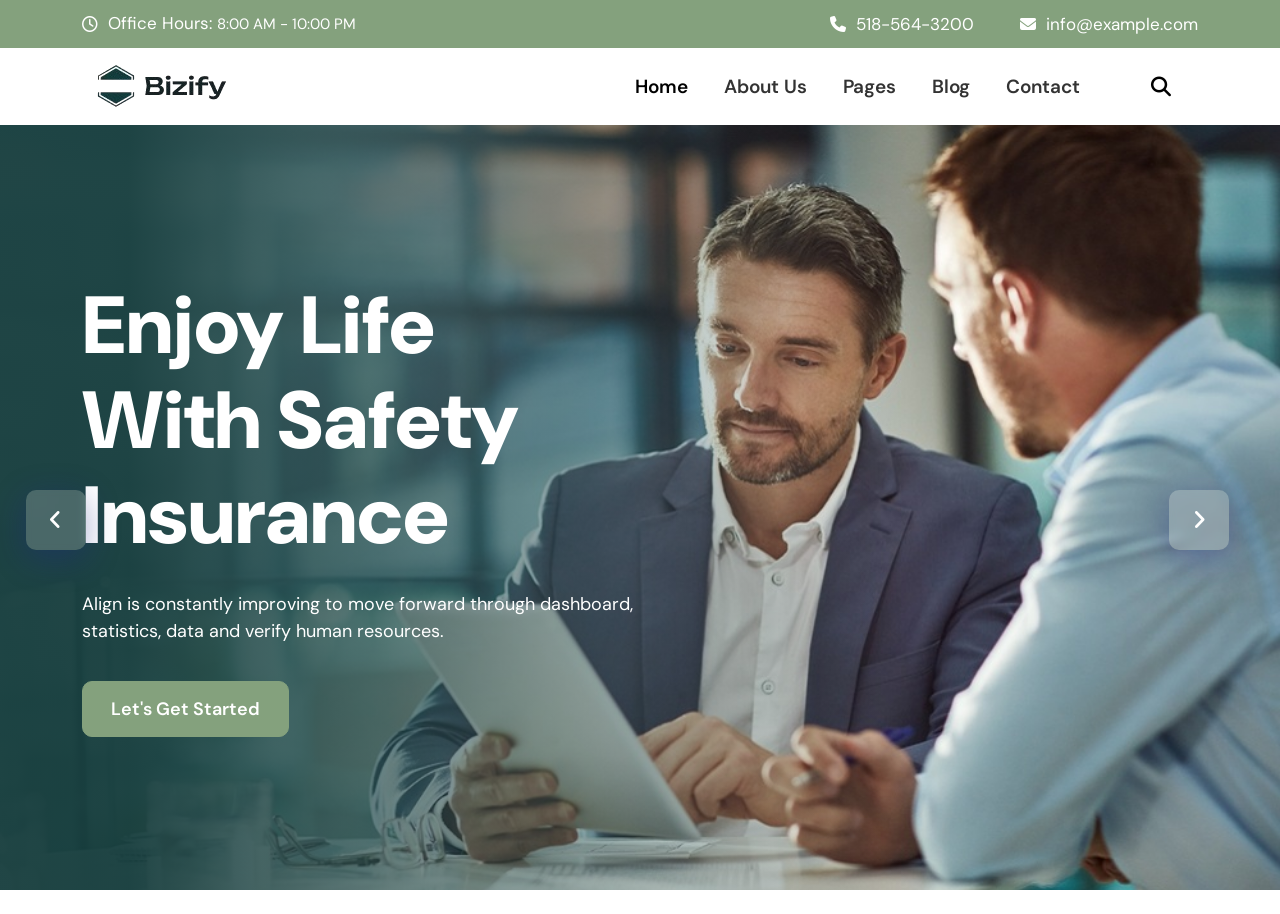
==== commit 426405e2: "Home page 2 slider done" ====
--- a/index.html
+++ b/index.html
@@ -18,43 +18,45 @@
 </head>
 <body>
 
-    <!-- Bizify Theme Header CSS Start -->
-    <header class="header__area">
-        <div class="headertop">
+    <!-- 1. Header CSS Start -->
+     <header class="header-fw-area">
+        <div class="header-fw-area__header-fw-top">
             <div class="container">
                 <div class="row">
-                    <div class="col-7 col-xxl-7 col-xl-7 col-lg-7">
-                        <div class="headertop__addres">
-                            <div class="headertop__single-address">
-                                <a class="headertop__link" href="mailto:info@exmple.com"><i class="fa-regular fa-envelope"></i> info@exmple.com</a>
+                    <div class="col-xl-12">
+                        <div class="header-fw-top-content">
+                            <div class="header-fw-area__header-fw-time">
+                                <div class="header-fw-area__header-fw-time-content">
+                                    <i class="fa-regular fa-clock"></i>
+                                    <span class="header-fw-area__time-text">
+                                        Office Hours: 
+                                        <span class="header-fw-area__time">8:00 AM - 10:00 PM</span>
+                                    </span>
+                                </div>
                             </div>
-                            <div class="headertop__single-address">
-                                <a class="headertop__link"  href="mailto:info@exmple.com"><i class="fa-solid fa-location-dot"></i> 629 Elgin St.Celina,2202</a>
+                            <div class="header-fw-area__header-fw-contact">
+                                <div class="header-fw-area__header-fw-single-contact">
+                                    <i class="fa-solid fa-phone"></i>
+                                    <span class="header-fw-area__contact-phone">518-564-3200</span> 
+                                </div>
+                                <div class="header-fw-area__header-fw-single-contact">
+                                    <i class="fa-solid fa-envelope"></i>
+                                    <span class="header-fw-area__contact-email">
+                                        info@example.com
+                                    </span>
+                                </div>
                             </div>
-                            <div class="headertop__single-address">
-                                <a class="headertop__link"  href="mailto:info@exmple.com"><i class="fa-solid fa-phone"></i> (888) 123.456.7894</a>
-                            </div>
-                        </div>
-                    </div>
-                    <div class="col-5 col-xxl-5 col-xl-5 col-lg-5">
-                        <div class="headertop__social">
-                            <ul class="headertop__social-list">
-                                <li class="headertop__social-item"><a class="headertop__link" href="#"><i class="fa-brands fa-facebook-f"></i></a></li>
-                                <li class="headertop__social-item"><a class="headertop__link" href="#"><i class="fa-brands fa-x-twitter"></i></a></li>
-                                <li class="headertop__social-item"><a class="headertop__link" href="#"><i class="fa-brands fa-linkedin-in"></i></a></li>
-                                <li class="headertop__social-item"><a class="headertop__link" href="#"><i class="fa-brands fa-instagram"></i></a></li>
-                            </ul>
                         </div>
                     </div>
                 </div>
             </div>
         </div>
-        <div class="headermiddle">
+        <div class="header-fw-area__middle">
             <div class="container">
                 <div class="row">
-                    <div class="col-12 col-xxl-12 col-xl-12">
-                        <div class="heade-menu-area">
-                            <nav class="navbar navbar-expand-lg menu-bg navbar-light">
+                    <div class="col-xl-12">
+                        <div class="header-fw-area__middle-menu">
+                            <nav class="navbar navbar-expand-lg menu-bg-2 navbar-light">
                                 <div class="container-fluid">
                                   <a class="navbar-brand" href="#"><img src="assets/images/logo/logo.png"></a>
                                   <button class="navbar-toggler" type="button" data-bs-toggle="collapse" data-bs-target="#navbarNav" aria-controls="navbarNav" aria-expanded="false" aria-label="Toggle navigation">
@@ -83,10 +85,6 @@
                                         <button class="btn-search"><i class="fas fa-search"></i></button>
                                         <input type="text" class="input-search" placeholder="Type to Search...">
                                     </div>
-
-                                    <div class="free-consulting">
-                                        <a class="btn-primary" href="#" role="button">free consulting</a>
-                                    </div>
                                   </div>
                                 </div>
                             </nav>
@@ -95,1032 +93,50 @@
                 </div>
             </div>
         </div>
-    </header>
-    <!-- Bizify Theme Header CSS End -->
+     </header>
+    <!-- 1. Header CSS End -->
 
-    <!-- Hero CSS Start -->
-     <section class="header_hero">
-        <div class="header_hero_wraper">
+
+    <!-- 2. Slider CSS Start -->
+     <section class="banner_fw_area owl-carousel">
+        <div class="slider-fw-area__single-slider banner-overlay" style="background-image: url('assets/images/slider/slider-1.jpg');">
             <div class="container">
-                <div class="row g-5">
-                    <div class="col-12 col-xxl-6 col-xl-6 col-lg-6">
-                        <div class="hero_right_content">
-                            <h2>Empower<br> business with <br>smart tech</h2>
-                            <p>Align is constantly improving to move forward through dashboard, statistics, data and verify and superior human resources.</p>
-                            <div class="hero-riht-video">
-                                <div class="single-item">
-                                    <a class="btn-primary" href="">our service</a>
-                                </div>
-                                <div class="single-item">
-                                    <a class="btn-video" href=""><i class="fa-solid fa-play"></i> view the video</a>
-                                </div>
-                            </div>
-                        </div>
-                    </div>
-                    <div class="col-12 col-xxl-6 col-xl-6 col-lg-6">
-                        <div class="hero_left_image">
-                            <div class="hero_image">
-                                <img src="assets/images/hero/hero-image.jpg">
-                            </div>
-                            <div class="hero-happy-customer">
-                                <div class="single-customer">
-                                    <img src="assets/images/hero/image-icon.png">
-                                    <h4>+380 <span>happy customer</span></h4>
-                                </div>
+                <div class="row">
+                    <div class="col-xl-12">
+                        <div class="slider-fw-area__slider-content">
+                            <h2 class="slider-fw-area__slider-title">
+                                Enjoy Life With Safety Insurance
+                            </h2>
+                            <p class="slider-fw-area__slider-desc">Align is constantly improving to move forward through dashboard, statistics, data and verify human resources.</p>
+                            <div class="slider-btn">
+                                <a class="btn-primary" href="">let's get started</a>
                             </div>
                         </div>
                     </div>
                 </div>
             </div>
         </div>
-     </section>
-    <!-- Hero CSS End -->
-
-    <!-- What we do CSS Start -->
-     <section class="what-we-do-area pt-80 pb-80">
-        <div class="container">
-            <div class="row">
-                <div class="col-12 col-xxl-12 col-xl-12 col-lg-12">
-                    <div class="our-work">
-                        <div class="single-work-main">
-                            <div class="single-work">
-                                <div class="single-icon">
-                                    <i class="fa-solid fa-chart-line"></i>
-                                </div>
-                                <h4>Financial Analysis <span>Morem ipsum dolor, adipiscing a elita florai psum dolor sit.</span></h4>
-                            </div>
-                        </div>
-                        <div class="single-work-main">
-                            <div class="single-work">
-                                <div class="single-icon">
-                                    <i class="fa-solid fa-bullseye"></i>
-                                </div>
-                                <h4>taxation planning <span>Morem ipsum dolor, adipiscing a elita florai psum dolor sit.</span></h4>
-                            </div>
-                        </div>
-                        <div class="single-work-main">
-                            <div class="single-work">
-                                <div class="single-icon">
-                                    <i class="fa-solid fa-chart-simple"></i>
-                                </div>
-                                <h4>business growth <span>Morem ipsum dolor, adipiscing a elita florai psum dolor sit.</span></h4>
+        <div class="slider-fw-area__single-slider banner-overlay" style="background-image: url('assets/images/slider/slider-2.jpg');">
+            <div class="container">
+                <div class="row">
+                    <div class="col-xl-12">
+                        <div class="slider-fw-area__slider-content">
+                            <h2 class="slider-fw-area__slider-title">
+                                Enjoy Life With Safety Insurance
+                            </h2>
+                            <p class="slider-fw-area__slider-desc">Align is constantly improving to move forward through dashboard, statistics, data and verify human resources.</p>
+                            <div class="slider-btn">
+                                <a class="btn-primary" href="">let's get started</a>
                             </div>
                         </div>
                     </div>
                 </div>
             </div>
         </div>
+
      </section>
-    <!-- What we do CSS End -->
+    <!-- 2. Slider CSS End -->
 
-    <!-- About Us CSS Start -->
-     <section class="about__area pt-130 pb-130">
-        <div class="container">
-            <div class="row g-5">
-                <div class="col-xl-6 col-md-6">
-                    <div class="about__area__about-image">
-                        <img class="about__area__about-img" src="assets/images/about/about.jpg">
-                        <div class="about__area__success-rate">
-                            <img class="about__area__success-image" src="assets/images/icon/success-rate.png">
-                            <h4 class="about__area__success-rate-title">99% <span class="about__area__success-rate-text">success rate</span></h4>
-                        </div>
-                    </div>
-                </div>
-                <div class="col-xl-6 col-md-12">
-                    <div class="about__area__about-content">
-                        <h2 class="about__area__title">Cutting-edge solutions for finance</h2>
-                        <p class="about__area__desc">The argument in favor of using filler text goes something like this If
-                            you use real content in the design process, anytime you reach
-                            review point you'll end up reviewing.</p>
-                            <div class="about__area__about-work">
-                                <ul class="about__area__about-work-list">
-                                    <li class="about__area__work-item"><i class="fa-solid fa-circle-check"></i>Created 40+ unique sections with responsiveness.</li>
-                                    <li class="about__area__work-item"><i class="fa-solid fa-circle-check"></i>You will able to build a new site with an ease.</li>
-                                    <li class="about__area__work-item"><i class="fa-solid fa-circle-check"></i>Booster is made for stay ahead from the compitition.</li>
-                                </ul>
-                            </div>
-                            <div class="single-item">
-                                <a class="about__area__btn-primary" href="">more about us</a>
-                            </div>
-                    </div>
-                </div>
-            </div>
-        </div>
-     </section>
-    <!-- About Us CSS End -->
-
-    <!-- 5. Services CSS Start -->
-     <section class="services_area pt-120 pb-120">
-        <div class="container">
-            <div class="row">
-                <div class="col-xl-12 col-md-12 text-center">
-                    <div class="services_area__section-title-area">
-                        <h2 class="services_area__title">Delivering excellent client service</h2>
-                    </div>
-                </div>
-            </div>
-            <div class="row mt-5">
-                <div class="col-xl-12 col-md-12">
-                    <div class="services_area__services">
-                        <div class="services_area-single-service-slide">
-                            <div class="services_area__single-service">
-                                <i class="services_area__icon fa-solid fa-chart-line"></i>
-                                <h4 class="services_area__service-single-title">Financial planning</h4>
-                                <p class="services_area__service-single-desc">It sounds like you referring financial planning!
-                                    Financial planning involves goals, analyzing
-                                    your current financial situation.</p>
-                                <div class="services_area__service-btn">
-                                    <a class="services_area__service-single-link" href="">read more <i class="services_area__icon-link fa-solid fa-arrow-right-long"></i></a>
-                                </div>
-                            </div>
-                        </div>
-                        <div class="services_area-single-service-slide">
-                            <div class="services_area__single-service">
-                                <i class="services_area__icon fa-solid fa-building-circle-check"></i>
-                                <h4 class="services_area__service-single-title">tax file audit</h4>
-                                <p class="services_area__service-single-desc">It sounds like you referring financial planning!
-                                    Financial planning involves goals, analyzing
-                                    your current financial situation.</p>
-                                    <div class="services_area__service-btn">
-                                        <a class="services_area__service-single-link" href="">read more <i class="services_area__icon-link fa-solid fa-arrow-right-long"></i></a>
-                                    </div>
-                            </div>
-                        </div>
-                        <div class="services_area-single-service-slide">
-                            <div class="services_area__single-service">
-                                <i class="services_area__icon fa-solid fa-sack-dollar"></i>
-                                <h4 class="services_area__service-single-title">risk management </h4>
-                                <p class="services_area__service-single-desc">It sounds like you referring financial planning!
-                                    Financial planning involves goals, analyzing
-                                    your current financial situation.</p>
-                                <div class="services_area__service-btn">
-                                    <a class="services_area__service-single-link" href="">read more <i class="services_area__icon-link fa-solid fa-arrow-right-long"></i></a>
-                                </div>
-                            </div>
-                        </div>
-                        <div class="services_area-single-service-slide">
-                            <div class="services_area__single-service">
-                                <i class="services_area__icon fa-solid fa-sack-dollar"></i>
-                                <h4 class="services_area__service-single-title">risk management </h4>
-                                <p class="services_area__service-single-desc">It sounds like you referring financial planning!
-                                    Financial planning involves goals, analyzing
-                                    your current financial situation.</p>
-                                <div class="services_area__service-btn">
-                                    <a class="services_area__service-single-link" href="">read more <i class="services_area__icon-link fa-solid fa-arrow-right-long"></i></a>
-                                </div>
-                            </div>
-                        </div>
-                    </div>
-                </div>
-            </div>
-        </div>
-     </section>
-    <!-- 5. Services CSS End -->
-
-    <!-- our Project CSS Start -->
-     <section class="our_project_area pt-120 pb-120">
-        <div class="container">
-            <div class="row g-5">
-                <div class="col-12 col-xl-6">
-                    <div class="our_project_area__project-content">
-                        <div class="our_project_area__section-title-area">
-                            <h2 class="our_project_area__title">we are here to <br> help solve your<br> problems </h2>
-                            <p class="our_project_area__des">The argument in favor of using filler text goes something like this:If you use real content in the process, anytime you reach.</p>
-                            <div class="our_project_area__our-project-list">
-                                <div class="our_project_area__single-project-item">
-                                    <i class="our_project_area__project-icon fa-solid fa-diagram-project"></i>
-                                    <h5 class="our_project_area__item-title">Project Processing 
-                                        <span class="our_project_area__item-desc">Group discussion first quarter teams viral business loremipsu adoption cob economy whist.</span> </h5>
-                                </div>
-                                <div class="our_project_area__single-project-item">
-                                    <i class="our_project_area__project-icon fa-solid fa-people-arrows"></i>
-                                    <h5 class="our_project_area__item-title">Financial Solutions 
-                                        <span class="our_project_area__item-desc">Group discussion first quarter teams viral business loremipsu adoption cob economy whist.</span> </h5>
-                                </div>
-                            </div>
-                        </div>
-                    </div>
-                </div>
-                <div class="col-xl-6">
-                    <div class="our_project_area__project-image">
-                        <img class="our_project_area__image" src="assets/images/our-project/project-image.jpg">
-                    </div>
-                </div>
-            </div>
-        </div>
-     </section>
-    <!-- our Project CSS end -->
-
-    <!-- 7. Brand CSS Start -->
-     <section class="brand_area pt-50 pb-100">
-        <div class="container">
-            <div class="row">
-                <div class="col-12 col-xl-12 text-center">
-                    <div class="brand_area__brand-gallery">
-                        <a class="brand_area__link">
-                            <img class="brand_area__gallery-image" src="assets/images/brand/brand-1.png">
-                        </a>
-                        <a class="brand_area__link">
-                            <img class="brand_area__gallery-image" src="assets/images/brand/brand-2.png">
-                        </a>
-                        <a class="brand_area__link">
-                            <img class="brand_area__gallery-image" src="assets/images/brand/brand-4.png">
-                        </a>
-                        <a class="brand_area__link">
-                            <img class="brand_area__gallery-image" src="assets/images/brand/brand-5.png">
-                        </a>
-                        <a class="brand_area__link">
-                            <img class="brand_area__gallery-image" src="assets/images/brand/brand-3.png">
-                        </a>
-                        <a class="brand_area__link">
-                            <img class="brand_area__gallery-image" src="assets/images/brand/brand-2.png">
-                        </a>
-                    </div>
-                </div>
-            </div>
-        </div>
-     </section>
-    <!-- 7. Brand CSS End -->
-
-     <!-- 8. Latest Project CSS Start -->
-    <section class="test_testimonial_area pt-120 pb-120">
-        <div class="container">
-            <div class="row">
-                <div class="col-12 col-xxl-12 text-center">
-                    <div class="latest_project__section-title">
-                        <h2 class="latest_project__title">our latest project<br> triumphs </h2>
-                    </div>
-                </div>
-            </div>
-            <div class="row mt-5">
-                <div class="col-12 col-xl-12">
-                    <div class="testimonial-outer slider">
-                        <div class="testimonial-inner">
-                            <div class="testimonial-inner-content" style="background-image: url('assets/images/latest-project/latest-image-1.jpg');">
-                                <div class="test-icon">
-                                    <i class="fa-solid fa-arrow-right"></i>
-                                </div>
-                                <div class="inner-title-area">
-                                    <h5 class="inner-sub-title">business analysis</h5>
-                                    <h4 class="inner-title">market research and analysis</h4>
-                                </div>
-                            </div>
-                        </div>
-                        <div class="testimonial-inner">
-                            <div class="testimonial-inner-content" style="background-image: url('assets/images/latest-project/latest-image-2.jpg');">
-                                <div class="test-icon">
-                                    <i class="fa-solid fa-arrow-right"></i>
-                                </div>
-                                <div class="inner-title">
-                                    <h5 class="inner-sub-title">business analysis</h5>
-                                    <h4 class="inner-title">market research and analysis</h4>
-                                </div>
-                            </div>
-                        </div>
-                        <div class="testimonial-inner">
-                            <div class="testimonial-inner-content" style="background-image: url('assets/images/latest-project/latest-image-3.jpg');">
-                                <div class="test-icon">
-                                    <i class="fa-solid fa-arrow-right"></i>
-                                </div>
-                                <div class="inner-title">
-                                    <h5 class="inner-sub-title">business analysis</h5>
-                                    <h4 class="inner-title">market research and analysis</h4>
-                                </div>
-                            </div>
-                        </div>
-                        <div class="testimonial-inner">
-                            <div class="testimonial-inner-content" style="background-image: url('assets/images/latest-project/latest-image-1.jpg');">
-                                <div class="test-icon">
-                                    <i class="fa-solid fa-arrow-right"></i>
-                                </div>
-                                <div class="inner-title">
-                                    <h5 class="inner-sub-title">business analysis</h5>
-                                    <h4 class="inner-title">market research and analysis</h4>
-                                </div>
-                            </div>
-                        </div>
-                        <div class="testimonial-inner">
-                            <div class="testimonial-inner-content" style="background-image: url('assets/images/latest-project/latest-image-2.jpg');">
-                                <div class="test-icon">
-                                    <i class="fa-solid fa-arrow-right"></i>
-                                </div>
-                                <div class="inner-title">
-                                    <h5 class="inner-sub-title">business analysis</h5>
-                                    <h4 class="inner-title">market research and analysis</h4>
-                                </div>
-                            </div>
-                        </div>
-                    </div>
-                </div>
-            </div>
-        </div>
-    </section>
-    <!-- 8. Latest Project CSS End -->
-
-
-    <!-- 9. Latest Project CSS Start -->
-     <section class="team_area pt-100 pb-100">
-        <div class="container">
-            <div class="row">
-                <div class="col-12 col-xl-12 text-center">
-                    <div class="team_area__section-title">
-                        <h2 class="team_area__title">our team is always <br> here for you </h2>
-                    </div>
-                </div>
-            </div>
-            <div class="row mt-5">
-                <div class="col-12 col-xl-4">
-                    <div class="team_area__team">
-                        <div class="team_area__single-team" style="background-image: url('assets/images/team/team-1.jpg');">
-                            <div class="team_area__team-content">
-                                <h4 class="team_area__team-title">karen davidson 
-                                    <span class="team_area__team-sub-title">finance adviser</span>
-                                </h4>
-                                <div class="team_area__team-social">
-                                    <div class="team_area__single-social">
-                                        <a class="team_area__team-link" href="">fb</a>
-                                    </div>
-                                    <div class="team_area__single-social">
-                                        <a class="team_area__team-link" href="">tw</a>
-                                    </div>
-                                    <div class="team_area__single-social">
-                                        <a class="team_area__team-link" href="">yt</a>
-                                    </div>
-                                    <div class="team_area__single-social">
-                                        <a class="team_area__team-link" href="">in</a>
-                                    </div> 
-                                </div>
-                            </div>
-                        </div>
-                    </div>
-                </div>
-                <div class="col-12 col-xl-4">
-                    <div class="team_area__team">
-                        <div class="team_area__single-team" style="background-image: url('assets/images/team/team-3.jpg');">
-                            <div class="team_area__team-content">
-                                <h4 class="team_area_team-title">karen davidson 
-                                    <span class="team_area__team-sub-title">finance adviser</span>
-                                </h4>
-                                <div class="team_area__team-social">
-                                    <div class="team_area__single-social">
-                                        <a class="team_area__team-link" href="">fb</a>
-                                    </div>
-                                    <div class="team_area__single-social">
-                                        <a class="team_area__team-link" href="">tw</a>
-                                    </div>
-                                    <div class="team_area__single-social">
-                                        <a class="team_area__team-link" href="">yt</a>
-                                    </div>
-                                    <div class="team_area__single-social">
-                                        <a class="team_area__team-link" href="">in</a>
-                                    </div> 
-                                </div>
-                            </div>
-                        </div>
-                    </div>
-                </div>
-                <div class="col-12 col-xl-4">
-                    <div class="team_area__team">
-                        <div class="team_area__single-team" style="background-image: url('assets/images/team/team-2.jpg');">
-                            <div class="team_area__team-content">
-                                <h4 class="team_area_team-title">karen davidson 
-                                    <span class="team_area__team-sub-title">business eng</span>
-                                </h4>
-                                <div class="team_area__team-social">
-                                    <div class="team_area__single-social">
-                                        <a class="team_area__team-link" href="">fb</a>
-                                    </div>
-                                    <div class="team_area__single-social">
-                                        <a class="team_area__team-link" href="">tw</a>
-                                    </div>
-                                    <div class="team_area__single-social">
-                                        <a class="team_area__team-link" href="">yt</a>
-                                    </div>
-                                    <div class="team_area__single-social">
-                                        <a class="team_area__team-link" href="">in</a>
-                                    </div> 
-                                </div>
-                            </div>
-                        </div>
-                    </div>
-                </div>
-            </div>
-        </div>
-     </section>
-    <!-- 9. Latest Project CSS End -->
-
-    <!-- 10. video CSS Start -->
-     <section class="video_area" style="background-image: url('assets/images/video/video.jpg');">
-        <div class="container">
-            <div class="row">
-                <div class="col-12 col-xl-12">
-                    <div class="video_area__video">
-                        <div class="circle">
-                            <div class="logo">
-                                <a href="https://www.youtube.com/watch?v=u31qwQUeGuM">
-                                    <img src="assets/images/video/play.png">
-                                </a>
-                            </div>
-                            <div class="text">
-                                <p>
-                                    video watch video watch video watch
-                                </p>
-                            </div>
-                        </div>
-                    </div>
-                </div>
-            </div>
-        </div>
-     </section>
-    <!-- 10. video CSS End -->
-
-    <!-- 11. Pricing CSS Start -->
-     <section class="pricing_area pt-100 pb-100">
-        <div class="container">
-            <div class="row">
-                <div class="col-12 col-xl-12 text-center">
-                    <div class="pricing_area__section-title">
-                        <h2 class="pricing_area__title">your best pricing
-                        <br> offer awaits
-                        </h2>
-                    </div>
-                </div>
-            </div>
-            <div class="row mt-5">
-                <div class="col-12 col-xl-4">
-                    <div class="pricing_area__single-pricing">
-                        <div class="pricing_area__pricing-top">
-                            <div class="pricing_area__pricing-top-inner">
-                                <h4 class="pricing_area__pricing-top-title">basic plan 
-                                    <span class="pricing_area__pricing-top-sub-title">recommended</span>
-                                </h4>
-                            </div>
-                            <div class="pricing_area__pricing-top-value">
-                                <h4 class="pricing_area__value-title">$29 
-                                    <span class="pricing_area__value-sub-title">per month</span>
-                                </h4>
-                            </div>
-                            
-                        </div>
-                        <div class="pricing_area__pricing-content">
-                            <ul class="pricing_area__pricing-list">
-                                <li class="pricing_area__pricing-item"><i class="fa-solid fa-circle-check"></i>Advanced Analytics</li>
-                                <li class="pricing_area__pricing-item"><i class="fa-solid fa-circle-check"></i>5000 User Activities</li>
-                                <li class="pricing_area__pricing-item"><i class="fa-solid fa-circle-check"></i>Unlimited Projects</li>
-                                <li class="pricing_area__pricing-item"><i class="fa-solid fa-circle-check"></i>Priority Support</li>
-                                <li class="pricing_area__pricing-item"><i class="fa-solid fa-circle-check"></i>Customizable Branding</li>
-                                <li class="pricing_area__pricing-item"><i class="fa-solid fa-circle-check"></i>AllAPI Access</li>
-                            </ul>
-                        </div>
-                        <div class="pricing_area__pricing-btn">
-                            <a class="pricing_area__pricing-btn-link" href="">Get The Pay Now</a>
-                        </div>
-                    </div>
-                </div>
-                <div class="col-12 col-xl-4">
-                    <div class="pricing_area__single-pricing">
-                        <div class="pricing_area__pricing-top">
-                            <div class="pricing_area__pricing-top-inner">
-                                <h4 class="pricing_area__pricing-top-title">Professional Plan
-                                    <span class="pricing_area__pricing-top-sub-title">most popular</span>
-                                </h4>
-                            </div>
-                            <div class="pricing_area__pricing-top-value">
-                                <h4 class="pricing_area__value-title">$29 
-                                    <span class="pricing_area__value-sub-title">per month</span>
-                                </h4>
-                            </div>
-                            
-                        </div>
-                        <div class="pricing_area__pricing-content">
-                            <ul class="pricing_area__pricing-list">
-                                <li class="pricing_area__pricing-item"><i class="fa-solid fa-circle-check"></i>Advanced Analytics</li>
-                                <li class="pricing_area__pricing-item"><i class="fa-solid fa-circle-check"></i>5000 User Activities</li>
-                                <li class="pricing_area__pricing-item"><i class="fa-solid fa-circle-check"></i>Unlimited Projects</li>
-                                <li class="pricing_area__pricing-item"><i class="fa-solid fa-circle-check"></i>Priority Support</li>
-                                <li class="pricing_area__pricing-item"><i class="fa-solid fa-circle-check"></i>Customizable Branding</li>
-                                <li class="pricing_area__pricing-item"><i class="fa-solid fa-circle-check"></i>AllAPI Access</li>
-                            </ul>
-                        </div>
-                        <div class="pricing_area__pricing-btn">
-                            <a class="pricing_area__pricing-btn-link" href="">Get The Pay Now</a>
-                        </div>
-                    </div>
-                </div>
-                <div class="col-12 col-xl-4">
-                    <div class="pricing_area__single-pricing">
-                        <div class="pricing_area__pricing-top">
-                            <div class="pricing_area__pricing-top-inner">
-                                <h4 class="pricing_area__pricing-top-title">Enterprise plan 
-                                    <span class="pricing_area__pricing-top-sub-title">best value</span>
-                                </h4>
-                            </div>
-                            <div class="pricing_area__pricing-top-value">
-                                <h4 class="pricing_area__value-title">$29 
-                                    <span class="pricing_area__value-sub-title">per month</span>
-                                </h4>
-                            </div>
-                            
-                        </div>
-                        <div class="pricing_area__pricing-content">
-                            <ul class="pricing_area__pricing-list">
-                                <li class="pricing_area__pricing-item"><i class="fa-solid fa-circle-check"></i>Advanced Analytics</li>
-                                <li class="pricing_area__pricing-item"><i class="fa-solid fa-circle-check"></i>5000 User Activities</li>
-                                <li class="pricing_area__pricing-item"><i class="fa-solid fa-circle-check"></i>Unlimited Projects</li>
-                                <li class="pricing_area__pricing-item"><i class="fa-solid fa-circle-check"></i>Priority Support</li>
-                                <li class="pricing_area__pricing-item"><i class="fa-solid fa-circle-check"></i>Customizable Branding</li>
-                                <li class="pricing_area__pricing-item"><i class="fa-solid fa-circle-check"></i>AllAPI Access</li>
-                            </ul>
-                        </div>
-                        <div class="pricing_area__pricing-btn">
-                            <a class="pricing_area__pricing-btn-link" href="">Get The Pay Now</a>
-                        </div>
-                    </div>
-                </div>
-            </div>
-        </div>
-     </section>
-    <!-- 11. Pricing CSS End -->
-
-    <!-- 12. Testimonial CSS Start -->
-     <section class="testimonial_area pt-100 pb-100">
-        <div class="container">
-            <div class="row">
-                <div class="col-12 col-xl-12">
-                    <div class="testimonial_area__testimonial-top">
-                        <h2 class="testimonial_area__title">what our clients<br>say about us</h2>
-                        <a class="testimonial_area__testimonial-top-btn">view all reviews</a>
-                    </div>
-                </div>
-            </div>
-        </div>
-        <!-- <div class="container">
-            <div class="row mt-5">
-                <div class="col-xxl-5">
-                    <div class="testimonial_area__client-image">
-                        <img class="testimonial_area__client-img" src="assets/images/testimonial/testimonial.jpg">
-                    </div>
-                </div>
-                <div class="col-xxl-7">
-                    <div class="testimonial_area__client-outer owl-carousel owl-theme">
-                        <div class="testimonial_area__single-client">
-                            <div class="testimonial_area__client-content">
-                                <i class="fa-solid fa-quote-right"></i>
-                                <p class="testimonial_area__description">
-                                    “He quickly delivered excellent design as per required
-                                    specifications. New landing page will have refreshing
-                                    simple look, while keeping page load light on images and
-                                    at the same time keeping professional look. Finally, it also
-                                    seems very reasonable to implement responsive design,
-                                    so I’m very happy with that.”
-                                </p>
-                            </div>
-                            <div class="testimonial_area__client-review">
-                                <ul class="testimonial_area__rating-list">
-                                    <li class="testimonial_area__rating-item"><i class="fa-solid fa-star"></i></li>
-                                    <li class="testimonial_area__rating-item"><i class="fa-solid fa-star"></i></li>
-                                    <li class="testimonial_area__rating-item"><i class="fa-solid fa-star"></i></li>
-                                    <li class="testimonial_area__rating-item"><i class="fa-solid fa-star"></i></li>
-                                </ul>
-                                <h5 class="testimonial_area__calient-name">
-                                    Alexander Cameron
-                                    <span class="testimonial_area__rating-designation">Lead Developer</span>
-                                </h5>
-                            </div>
-                        </div>
-                        <div class="testimonial_area__single-client">
-                            <div class="testimonial_area__client-content">
-                                <i class="fa-solid fa-quote-right"></i>
-                                <p class="testimonial_area__description">
-                                    “He quickly delivered excellent design as per required
-                                    specifications. New landing page will have refreshing
-                                    simple look, while keeping page load light on images and
-                                    at the same time keeping professional look. Finally, it also
-                                    seems very reasonable to implement responsive design,
-                                    so I’m very happy with that.”
-                                </p>
-                            </div>
-                            <div class="testimonial_area__client-review">
-                                <ul class="testimonial_area__rating-list">
-                                    <li class="testimonial_area__rating-item"><i class="fa-solid fa-star"></i></li>
-                                    <li class="testimonial_area__rating-item"><i class="fa-solid fa-star"></i></li>
-                                    <li class="testimonial_area__rating-item"><i class="fa-solid fa-star"></i></li>
-                                    <li class="testimonial_area__rating-item"><i class="fa-solid fa-star"></i></li>
-                                </ul>
-                                <h5 class="testimonial_area__calient-name">
-                                    Alexander Cameron
-                                    <span class="testimonial_area__rating-designation">Lead Developer</span>
-                                </h5>
-                            </div>
-                        </div>
-                    </div>
-                    <div class="slider_nav">
-                        <button class="am-next"><i class="fa-solid fa-arrow-left"></i></button>
-                        <button class="am-prev"><i class="fa-solid fa-arrow-right"></i></button>
-                    </div>
-                </div>
-            </div>
-        </div> -->
-    
-        
-
-        <div class="container">
-            <div class="row mt-5">
-                <div class="col-12 col-xl-12">
-                    <div class="bizify_clients owl-carousel owl-theme">
-                        <div class="bizify_test">
-                            <div class="single_bizify_clients">
-                                <img src="assets/images/testimonial/testimonial.jpg">
-                            </div>
-                            <div class="single_bizify_clients">
-                                <div class="bizify_clients-content">
-                                    <div class="bizify_single_content">
-                                        <i class="fa-solid fa-quote-right"></i>
-                                        <p>“He quickly delivered excellent design as per required          specifications. New landing page will have refreshing
-                                            simple look, while keeping page load light on images and
-                                            at the same time keeping professional look. Finally, it also
-                                            seems very reasonable to implement responsive design,
-                                            so I’m very happy with that.”</p>
-                                    </div>
-                                    <div class="bizify_client_review">
-                                        <ul class="bizify_client_review_list">
-                                            <li class="bizify_client_review_item"><i class="fa-solid fa-star"></i></li>
-                                            <li class="bizify_client_review_item"><i class="fa-solid fa-star"></i></li>
-                                            <li class="bizify_client_review_item"><i class="fa-solid fa-star"></i></li>
-                                            <li class="bizify_client_review_item"><i class="fa-solid fa-star"></i></li>
-                                            <li class="bizify_client_review_item"><i class="fa-solid fa-star"></i></li>
-                                        </ul>
-                                        <h4 class="bizify_client_name">Alexander Cameron 
-                                            <span class="bizify_client_designation">Lead Developer</span>
-                                        </h4>
-                                    </div>
-                                </div>
-                            </div>
-                        </div>
-                        <div class="bizify_test">
-                            <div class="single_bizify_clients">
-                                <img src="assets/images/testimonial/testimonial-2.jpg">
-                            </div>
-                            <div class="single_bizify_clients">
-                                <div class="bizify_clients-content">
-                                    <div class="bizify_single_content">
-                                        <i class="fa-solid fa-quote-right"></i>
-                                        <p>“He quickly delivered excellent design as per required                               specifications. New landing page will have refreshing
-                                            simple look, while keeping page load light on images and
-                                            at the same time keeping professional look. Finally, it also
-                                            seems very reasonable to implement responsive design,
-                                            so I’m very happy with that.”</p>
-                                    </div>
-                                    <div class="bizify_client_review">
-                                        <ul class="bizify_client_review_list">
-                                            <li class="bizify_client_review_item"><i class="fa-solid fa-star"></i></li>
-                                            <li class="bizify_client_review_item"><i class="fa-solid fa-star"></i></li>
-                                            <li class="bizify_client_review_item"><i class="fa-solid fa-star"></i></li>
-                                            <li class="bizify_client_review_item"><i class="fa-solid fa-star"></i></li>
-                                            <li class="bizify_client_review_item"><i class="fa-solid fa-star"></i></li>
-                                        </ul>
-                                        <h4 class="bizify_client_name">Alexander Cameron 
-                                            <span class="bizify_client_designation">Laravel Developer</span>
-                                        </h4>
-                                    </div>
-                                </div>
-                            </div>
-                        </div>
-                        <div class="bizify_test">
-                            <div class="single_bizify_clients">
-                                <img src="assets/images/testimonial/testimonial-3.jpg">
-                            </div>
-                            <div class="single_bizify_clients">
-                                <div class="bizify_clients-content">
-                                    <div class="bizify_single_content">
-                                        <i class="fa-solid fa-quote-right"></i>
-                                        <p>“He quickly delivered excellent design as per required                               specifications. New landing page will have refreshing
-                                            simple look, while keeping page load light on images and
-                                            at the same time keeping professional look. Finally, it also
-                                            seems very reasonable to implement responsive design,
-                                            so I’m very happy with that.”</p>
-                                    </div>
-                                    <div class="bizify_client_review">
-                                        <ul class="bizify_client_review_list">
-                                            <li class="bizify_client_review_item"><i class="fa-solid fa-star"></i></li>
-                                            <li class="bizify_client_review_item"><i class="fa-solid fa-star"></i></li>
-                                            <li class="bizify_client_review_item"><i class="fa-solid fa-star"></i></li>
-                                            <li class="bizify_client_review_item"><i class="fa-solid fa-star"></i></li>
-                                            <li class="bizify_client_review_item"><i class="fa-solid fa-star"></i></li>
-                                        </ul>
-                                        <h4 class="bizify_client_name">Alexander Cameron 
-                                            <span class="bizify_client_designation">WordPress</span>
-                                        </h4>
-                                    </div>
-                                </div>
-                            </div>
-                        </div>
-                        <div class="bizify_test">
-                            <div class="single_bizify_clients">
-                                <img src="assets/images/testimonial/testimonial-4.png">
-                            </div>
-                            <div class="single_bizify_clients">
-                                <div class="bizify_clients-content">
-                                    <div class="bizify_single_content">
-                                        <i class="fa-solid fa-quote-right"></i>
-                                        <p>“He quickly delivered excellent design as per required                               specifications. New landing page will have refreshing
-                                            simple look, while keeping page load light on images and
-                                            at the same time keeping professional look. Finally, it also
-                                            seems very reasonable to implement responsive design,
-                                            so I’m very happy with that.”</p>
-                                    </div>
-                                    <div class="bizify_client_review">
-                                        <ul class="bizify_client_review_list">
-                                            <li class="bizify_client_review_item"><i class="fa-solid fa-star"></i></li>
-                                            <li class="bizify_client_review_item"><i class="fa-solid fa-star"></i></li>
-                                            <li class="bizify_client_review_item"><i class="fa-solid fa-star"></i></li>
-                                            <li class="bizify_client_review_item"><i class="fa-solid fa-star"></i></li>
-                                            <li class="bizify_client_review_item"><i class="fa-solid fa-star"></i></li>
-                                        </ul>
-                                        <h4 class="bizify_client_name">Alexander Cameron 
-                                            <span class="bizify_client_designation">Lead Developer</span>
-                                        </h4>
-                                    </div>
-                                </div>
-                            </div>
-                        </div>
-                    </div>
-                    <div class="bizify_nav_icon">
-                        <button class="am-next"><i class="fa-solid fa-arrow-left"></i></button>
-                        <button class="am-prev"><i class="fa-solid fa-arrow-right"></i></button>
-                    </div>
-                </div>
-            </div>
-        </div>
-
-    </section>
-    <!-- 12. Testimonial CSS End -->
-
-    <!-- 13. Faq CSS Start -->
-     <section class="faq_area pt-100 pb-100">
-        <div class="container">
-            <div class="row">
-                <div class="col-12 col-xl-12 text-center">
-                    <div class="faq_area__section-title">
-                        <h2 class="faq_area__title">frequently asked 
-                        <br> concerns
-                        </h2>
-                    </div>
-                </div>
-            </div>
-            <div class="faq_area__faq-wrapper">
-                <div class="row">
-                    <div class="col-12 col-xl-6">
-                        <div class="faq_area__contact-form">
-                            <form>
-                                <div class="faq_area__contact-wrapper">
-                                    <div class="faq_area__contact-heading">
-                                        <h4 class="faq_area__contact-title">fill the contact form</h4>
-                                        <p class="faq_area__contact-desc">fell free to contact with us. we don't spam your email </p>
-                                    </div>
-                                    <div class="faq_area__row mb-3">
-                                        <div class="faq_area__single-col">
-                                            <input type="text" placeholder="Your name">
-                                            <input type="text" placeholder="Your phone">
-                                        </div>
-                                    </div>
-                                    <div class="faq_area__row mb-3">
-                                        <div class="faq_area__single-col">
-                                            <input type="email" placeholder="Email address">
-                                        </div>
-                                    </div>
-                                    <div class="faq_area__row mb-3">
-                                        <div class="faq_area__single-col">
-                                            <textarea placeholder="Write your message"></textarea>
-                                        </div>
-                                    </div>
-                                    <div class="d-grid">
-                                        <button class="btn btn-primary" type="button">send message</button>
-                                    </div>
-                                </div>
-                            </form>
-                        </div>
-                    </div>
-                    <div class="col-12 col-xl-6">
-                        <div class="faq_area__faq-section">
-                            <div class="accordion" id="accordionExample">
-                                <div class="accordion-item">
-                                  <h2 class="accordion-header" id="headingOne">
-                                    <button class="accordion-button" type="button" data-bs-toggle="collapse" data-bs-target="#collapseOne" aria-expanded="true" aria-controls="collapseOne">
-                                        How to choose health insurance #1
-                                    </button>
-                                  </h2>
-                                  <div id="collapseOne" class="accordion-collapse collapse show" aria-labelledby="headingOne" data-bs-parent="#accordionExample">
-                                    <div class="accordion-body">
-                                        <p class="faq_area__faq-desc">Digital interactions, enabling a secure and resilient online environment for all users can force that like for pitfalls such as phishing scams and social engineering attacks</p>
-                                    </div>
-                                  </div>
-                                </div>
-                                <div class="accordion-item">
-                                  <h2 class="accordion-header" id="headingTwo">
-                                    <button class="accordion-button collapsed" type="button" data-bs-toggle="collapse" data-bs-target="#collapseTwo" aria-expanded="false" aria-controls="collapseTwo">
-                                        How does life insurance help my family #2
-                                    </button>
-                                  </h2>
-                                  <div id="collapseTwo" class="accordion-collapse collapse" aria-labelledby="headingTwo" data-bs-parent="#accordionExample">
-                                    <div class="accordion-body">
-                                        <div class="accordion-body">
-                                            <p class="faq_area__faq-desc">Digital interactions, enabling a secure and resilient online environment for all users can force that like for pitfalls such as phishing scams and social engineering attacks</p>
-                                        </div>
-                                    </div>
-                                  </div>
-                                </div>
-                                <div class="accordion-item">
-                                  <h2 class="accordion-header" id="headingThree">
-                                    <button class="accordion-button collapsed" type="button" data-bs-toggle="collapse" data-bs-target="#collapseThree" aria-expanded="false" aria-controls="collapseThree">
-                                        How does life insurance help my family #3
-                                    </button>
-                                  </h2>
-                                  <div id="collapseThree" class="accordion-collapse collapse" aria-labelledby="headingThree" data-bs-parent="#accordionExample">
-                                    <div class="accordion-body">
-                                        <div class="accordion-body">
-                                            <p class="faq_area__faq-desc">Digital interactions, enabling a secure and resilient online environment for all users can force that like for pitfalls such as phishing scams and social engineering attacks</p>
-                                        </div>
-                                    </div>
-                                  </div>
-                                </div>
-                                <div class="accordion-item">
-                                    <h2 class="accordion-header" id="headingFive">
-                                      <button class="accordion-button collapsed" type="button" data-bs-toggle="collapse" data-bs-target="#collapseFive" aria-expanded="false" aria-controls="collapseFive">
-                                          How does life insurance help my family #4
-                                      </button>
-                                    </h2>
-                                    <div id="collapseFive" class="accordion-collapse collapse" aria-labelledby="headingFive" data-bs-parent="#accordionExample">
-                                      <div class="accordion-body">
-                                          <div class="accordion-body">
-                                              <p class="faq_area__faq-desc">Digital interactions, enabling a secure and resilient online environment for all users can force that like for pitfalls such as phishing scams and social engineering attacks</p>
-                                          </div>
-                                      </div>
-                                    </div>
-                                </div>
-                                <div class="accordion-item">
-                                    <h2 class="accordion-header" id="headingfour">
-                                      <button class="accordion-button collapsed" type="button" data-bs-toggle="collapse" data-bs-target="#collapseFour" aria-expanded="false" aria-controls="collapseFour">
-                                          How does life insurance help my family #5
-                                      </button>
-                                    </h2>
-                                    <div id="collapseFour" class="accordion-collapse collapse" aria-labelledby="headingFour" data-bs-parent="#accordionExample">
-                                      <div class="accordion-body">
-                                          <div class="accordion-body">
-                                              <p class="faq_area__faq-desc">Digital interactions, enabling a secure and resilient online environment for all users can force that like for pitfalls such as phishing scams and social engineering attacks</p>
-                                          </div>
-                                      </div>
-                                    </div>
-                                </div>
-                                
-                              </div>
-                        </div>
-                    </div>
-                </div>
-            </div>
-        </div>
-     </section>
-    <!-- 13. Faq CSS End -->
-
-    <!-- 14. Blog CSS Start -->
-     <section class="blog_area pt-100 pb-100">
-        <div class="container">
-            <div class="row">
-                <div class="col-12 col-xl-12 col-lg-12 text-center">
-                    <div class="blog_area__section-title">
-                        <h2 class="blog_area__title">Useful articles &
-                        <br> blog posts
-                        </h2>
-                    </div>
-                </div>
-            </div>
-            <div class="row mt-5">
-                <div class="col-12 col-xl-4 col-lg-6">
-                    <div class="blog_area__single-blog">
-                        <img class="blog_area__image" src="assets/images/blog/blog-1.jpg">
-                        <div class="blog_area__blog-content">
-                            <div class="blog_area__blog-meta">
-                                <h5 class="blog_area__cat-name">consulting <i class="fa-solid fa-circle"></i><span class="blog_area__date">18 dec 2024</span></h5>
-                            </div>
-                            <h2 class="blog_area__blog-title">Here Are the Top 5 Benefits 
-                                Auto Finance Coverage</h2>
-                            <div class="blog_area__blog-btn">
-                                <a class="blog_area__btn-link" href="">learn more <i class="fa-solid fa-arrow-right"></i></a>
-                            </div>
-                        </div>
-                    </div>
-                </div>
-                <div class="col-12 col-xl-4 col-lg-6">
-                    <div class="blog_area__single-blog">
-                        <img class="blog_area__image" src="assets/images/blog/blog-2.jpg">
-                        <div class="blog_area__blog-content">
-                            <div class="blog_area__blog-meta">
-                                <h5 class="blog_area__cat-name">consulting <i class="fa-solid fa-circle"></i><span class="blog_area__date">18 dec 2024</span></h5>
-                            </div>
-                            <h2 class="blog_area__blog-title">Here Are the Top 5 Benefits 
-                                Auto Finance Coverage</h2>
-                            <div class="blog_area__blog-btn">
-                                <a class="blog_area__btn-link" href="">learn more <i class="fa-solid fa-arrow-right"></i></a>
-                            </div>
-                        </div>
-                    </div>
-                </div>
-                <div class="col-12 col-xl-4 col-lg-6">
-                    <div class="blog_area__single-blog">
-                        <img class="blog_area__image" src="assets/images/blog/blog-3.jpg">
-                        <div class="blog_area__blog-content">
-                            <div class="blog_area__blog-meta">
-                                <h5 class="blog_area__cat-name">consulting <i class="fa-solid fa-circle"></i><span class="blog_area__date">18 dec 2024</span></h5>
-                            </div>
-                            <h2 class="blog_area__blog-title">Here Are the Top 5 Benefits 
-                                Auto Finance Coverage</h2>
-                            <div class="blog_area__blog-btn">
-                                <a class="blog_area__btn-link" href="">learn more <i class="fa-solid fa-arrow-right"></i></a>
-                            </div>
-                        </div>
-                    </div>
-                </div>
-            </div>
-        </div>
-     </section>
-    <!-- 14. Blog CSS End -->
-
-    <!-- 15. Blog CSS Start -->
-     <section class="footer_section-area">
-        <div class="footer_area pt-100 pb-80">
-            <div class="container">
-                <div class="row">
-                    <div class="col-12 col-xl-4 col-lg-4">
-                        <div class="footer_area__single-widget">
-                            <img src="assets/images/logo/logo-2.png">
-                            <p class="footer_area__desc">Monotonectally synergize granular top
-                                visualize strategic infomediaries afters
-                                task state of the art infrastructures.</p>
-                            <div class="footer_area__footer-social">
-                                <a class="footer_area__link" href=""><i class="fa-brands fa-facebook-f"></i></a>
-                                <a class="footer_area__link" href=""><i class="fa-brands fa-linkedin-in"></i></a>
-                                <a class="footer_area__link" href=""><i class="fa-brands fa-x-twitter"></i></a>
-                                <a class="footer_area__link" href=""><i class="fa-brands fa-instagram"></i></a>
-                            </div>
-                        </div>
-                    </div>
-                    <div class="col-12 col-xl-2 col-lg-2">
-                        <div class="footer_area__single-widget">
-                            <h4 class="footer_area__footer-title">Quick Links</h4>
-                            <ul class="footer_area__menu-list">
-                                <li class="footer_area__menu-item"><a href="">home</a></li>
-                                <li class="footer_area__menu-item"><a href="">blog</a></li>
-                                <li class="footer_area__menu-item"><a href="">services</a></li>
-                                <li class="footer_area__menu-item"><a href="">about</a></li>
-                                <li class="footer_area__menu-item"><a href="">contact</a></li>
-                            </ul>
-                        </div>
-                    </div>
-                    <div class="col-12 col-xl-2 col-lg-2">
-                        <div class="footer_area__single-widget">
-                            <h4 class="footer_area__footer-title">Usefull link</h4>
-                            <ul class="footer_area__menu-list">
-                                <li class="footer_area__menu-item"><a href="">Company</a></li>
-                                <li class="footer_area__menu-item"><a href="">Careers</a></li>
-                                <li class="footer_area__menu-item"><a href="">Our Blog</a></li>
-                                <li class="footer_area__menu-item"><a href="">Press media</a></li>
-                                <li class="footer_area__menu-item"><a href="">Privacy Policy</a></li>
-                            </ul>
-                        </div>
-                    </div>
-                    <div class="col-12 col-xl-4 col-lg-4">
-                        <div class="footer_area__single-widget">
-                            <h4 class="footer_area__footer-title">Newsletter</h4>
-                            <p class="footer_area__footer-news-desc">Subscribe to Privitar’s weekly newsletter for the newest updates.</p>
-                        <div class="footer_area__footer-newsletter-form">
-                            <input type="email" placeholder="Enter your email">
-                            <button class="btn footer-newsletter" type="button">subscribe</button>
-                        </div>
-                        </div>
-                    </div>
-                </div>
-            </div>
-        </div>
-        <div class="footer_copyright">
-            <div class="container">
-                <div class="row">
-                    <div class="col-12 col-xl-12 col-lg-12">
-                        <div class="footer_copyright__footer-content">
-                            <p class="footer_copyright__author">&copy; Copyright 2024 All Rights By Md.Sumon Reja</p>
-                            <div class="footer_copyright__afooter-bottom-menu">
-                                <ul class="footer_copyright__privacy-menu-list">
-                                    <li class="footer_copyright__privacy-menu-item"><a href="">privacy & terms</a></li>
-                                    <li class="footer_copyright__privacy-menu-item"><a href="">faq</a></li>
-                                    <li class="footer_copyright__privacy-menu-item"><a href="">contact us</a></li>
-                                </ul>
-                            </div>
-                        </div>
-                    </div>
-                </div>
-            </div>
-        </div>
-     </section>
-    <!-- 15. Blog CSS End -->
 
 
 
@@ -1137,14 +153,16 @@
 
 
     <!-- Jquery Library -->
+    <!-- <script src="assets/js/jquery-1.12.4.min.js"></script> -->
     <script src="assets/js/jquery-1.12.4.min.js"></script>
     <!-- Bootstrap JS -->
     <script src="assets/js/bootstrap.min.js"></script>
+    <!-- Slick JS -->
+    <script src="assets/js/slick-js/slick.min.js"></script>
      <!-- Owl Carousel JS -->
     <script src="assets/js/owl/owl.carousel.min.js"></script>
-    <!-- Slick JS -->
-    <script src="assets/js/slick-js/slick.min.js"></script>
     <!-- Bizify Theme JS -->
     <script src="assets/js/main.js"></script>
+    <script src="assets/js/home-1.js"></script>
 </body>
 </html>
--- a/assets/css/style.css
+++ b/assets/css/style.css
@@ -317,7 +317,88 @@
   display: inline-block;
 }
 
+/* Banner Overlay Background */
+.banner-overlay {
+  position: relative;
+  background-size: cover;
+  background-position: center;
+  z-index: 5;
+}
+.banner-overlay:before {
+  position: absolute;
+  content: "";
+  width: 100%;
+  height: 100%;
+  background: rgb(21, 60, 60);
+  background: linear-gradient(90deg, rgb(21, 60, 60) 0%, rgb(21, 60, 60) 10%, rgba(255, 255, 255, 0) 71%);
+  z-index: -1;
+  opacity: 0.95;
+}
+
 /* Responsive Mixing */
+/* 1. Header CSS Start */
+.header-fw-area__header-fw-top {
+  background-color: #84A17D;
+  color: #fff;
+  padding: 10px 0px;
+}
+
+.header-fw-area__header-fw-time-content i {
+  margin-right: 10px;
+}
+
+.header-fw-area__time-text {
+  font-size: 17px;
+  text-transform: capitalize;
+  font-weight: normal;
+}
+
+.header-fw-top-content {
+  display: flex;
+  justify-content: space-between;
+  align-items: center;
+}
+
+.header-fw-area__header-fw-time-content {
+  display: flex;
+  align-items: center;
+}
+
+.header-fw-area__time {
+  font-size: 15px;
+  font-weight: normal;
+}
+
+.header-fw-area__header-fw-contact {
+  display: flex;
+  gap: 46px;
+}
+
+.header-fw-area__contact-phone {
+  font-size: 17px;
+  font-weight: normal;
+}
+
+.header-fw-area__contact-email {
+  font-size: 17px;
+  font-weight: normal;
+}
+
+.header-fw-area__header-fw-single-contact i {
+  margin-right: 6px;
+}
+
+.header-fw-area__middle-menu ul li a {
+  font-size: 19px;
+  font-weight: 600;
+  text-transform: capitalize;
+  color: #333;
+}
+
+.header-fw-area__middle-menu ul li {
+  margin-left: 20px;
+}
+
 /* 1. Header Top CSS Start */
 .headertop {
   transition: 1s ease;
@@ -2069,4 +2150,76 @@
   line-height: 86px;
   border-radius: 10px;
   transition: 1s ease;
+}
+
+/* 2. Slider CSS Start */
+.slider-fw-area__single-slider {
+  height: 85vh;
+  background-size: cover;
+  background-position: center;
+}
+
+.slider-fw-area__slider-content {
+  height: 85vh;
+  display: flex;
+  flex-direction: column;
+  justify-content: center;
+  gap: 20px;
+}
+
+.slider-fw-area__slider-title {
+  color: #fff;
+  font-size: 81px;
+  font-weight: 900;
+  text-transform: capitalize;
+  max-width: 450px;
+  line-height: 95px;
+}
+
+.slider-fw-area__slider-desc {
+  color: #fff;
+  font-size: 18px;
+  max-width: 562px;
+}
+
+.nav-btn.slider-prev i {
+  color: #fff;
+  font-size: 22px;
+  background: rgba(255, 255, 255, 0.2);
+  box-shadow: 0 8px 32px 0 rgba(31, 38, 135, 0.37);
+  backdrop-filter: blur(3px);
+  -webkit-backdrop-filter: blur(3px);
+  border-radius: 10px;
+  width: 60px;
+  height: 60px;
+  text-align: center;
+  line-height: 60px;
+}
+
+.owl-nav .owl-prev {
+  position: absolute;
+  left: -86%;
+  top: 50%;
+  transform: translateY(-50%);
+}
+
+.owl-nav .owl-next {
+  position: absolute;
+  top: 50%;
+  right: 4%;
+  transform: translateY(-50%);
+}
+
+.nav-btn.slider-next i {
+  color: #fff;
+  font-size: 22px;
+  background: rgba(255, 255, 255, 0.2);
+  box-shadow: 0 8px 32px 0 rgba(31, 38, 135, 0.37);
+  backdrop-filter: blur(3px);
+  -webkit-backdrop-filter: blur(3px);
+  border-radius: 10px;
+  width: 60px;
+  height: 60px;
+  text-align: center;
+  line-height: 60px;
 }/*# sourceMappingURL=style.css.map */
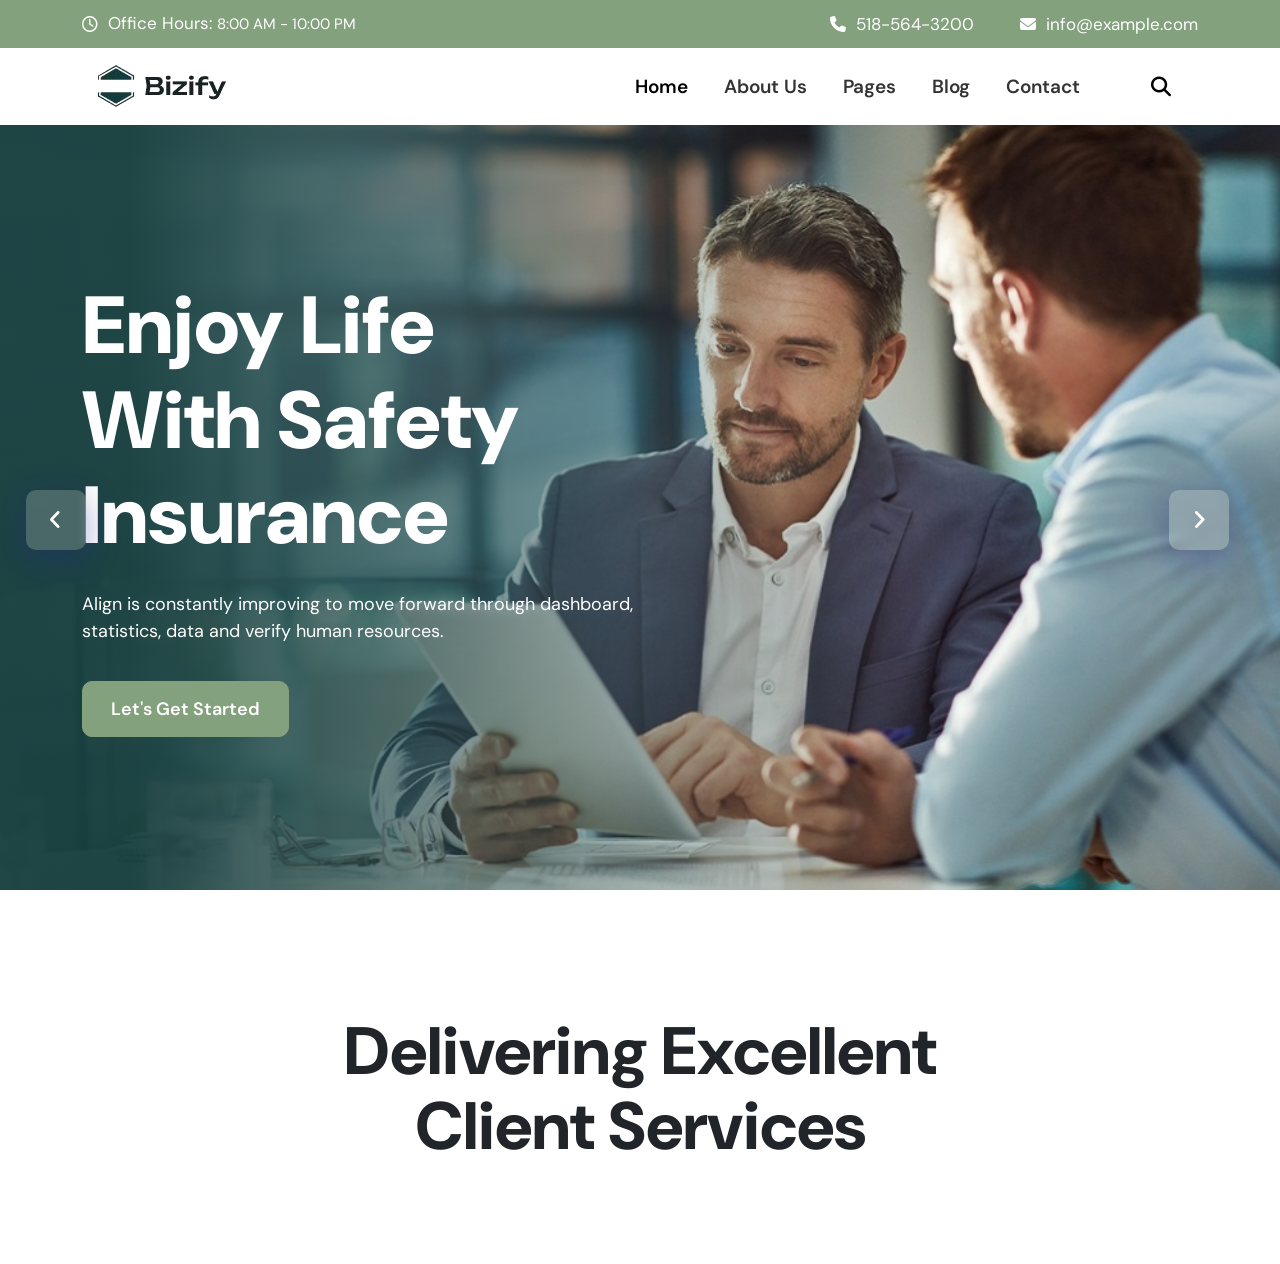
==== commit eb71acd3: "Home page 2 section title add" ====
--- a/index.html
+++ b/index.html
@@ -23,8 +23,8 @@
         <div class="header-fw-area__header-fw-top">
             <div class="container">
                 <div class="row">
-                    <div class="col-xl-12">
-                        <div class="header-fw-top-content">
+                    <div class="col-12 col-xl-12 col-md-12">
+                        <div class="header-fw-area__header-fw-top-content">
                             <div class="header-fw-area__header-fw-time">
                                 <div class="header-fw-area__header-fw-time-content">
                                     <i class="fa-regular fa-clock"></i>
@@ -54,7 +54,7 @@
         <div class="header-fw-area__middle">
             <div class="container">
                 <div class="row">
-                    <div class="col-xl-12">
+                    <div class="col-12 col-xl-12 col-md-12">
                         <div class="header-fw-area__middle-menu">
                             <nav class="navbar navbar-expand-lg menu-bg-2 navbar-light">
                                 <div class="container-fluid">
@@ -99,15 +99,15 @@
 
     <!-- 2. Slider CSS Start -->
      <section class="banner_fw_area owl-carousel">
-        <div class="slider-fw-area__single-slider banner-overlay" style="background-image: url('assets/images/slider/slider-1.jpg');">
+        <div class="banner_fw_area__single-slider banner-overlay" style="background-image: url('assets/images/slider/slider-1.jpg');">
             <div class="container">
                 <div class="row">
                     <div class="col-xl-12">
-                        <div class="slider-fw-area__slider-content">
-                            <h2 class="slider-fw-area__slider-title">
+                        <div class="banner_fw_area__slider-content">
+                            <h2 class="banner_fw_area__slider-title">
                                 Enjoy Life With Safety Insurance
                             </h2>
-                            <p class="slider-fw-area__slider-desc">Align is constantly improving to move forward through dashboard, statistics, data and verify human resources.</p>
+                            <p class="banner_fw_area__slider-desc">Align is constantly improving to move forward through dashboard, statistics, data and verify human resources.</p>
                             <div class="slider-btn">
                                 <a class="btn-primary" href="">let's get started</a>
                             </div>
@@ -116,15 +116,15 @@
                 </div>
             </div>
         </div>
-        <div class="slider-fw-area__single-slider banner-overlay" style="background-image: url('assets/images/slider/slider-2.jpg');">
+        <div class="banner_fw_area__single-slider banner-overlay" style="background-image: url('assets/images/slider/slider-2.jpg');">
             <div class="container">
                 <div class="row">
                     <div class="col-xl-12">
-                        <div class="slider-fw-area__slider-content">
-                            <h2 class="slider-fw-area__slider-title">
+                        <div class="banner_fw_area__slider-content">
+                            <h2 class="banner_fw_area__slider-title">
                                 Enjoy Life With Safety Insurance
                             </h2>
-                            <p class="slider-fw-area__slider-desc">Align is constantly improving to move forward through dashboard, statistics, data and verify human resources.</p>
+                            <p class="banner_fw_area__slider-desc">Align is constantly improving to move forward through dashboard, statistics, data and verify human resources.</p>
                             <div class="slider-btn">
                                 <a class="btn-primary" href="">let's get started</a>
                             </div>
@@ -136,6 +136,20 @@
 
      </section>
     <!-- 2. Slider CSS End -->
+
+    <!-- 3. Service CSS Start -->
+     <section class="service_2_area pt-100 pb-100">
+        <div class="container">
+            <div class="row">
+                <div class="col-xl-12">
+                    <div class="section-title-area-2">
+                        <h2 class="service-title-2">delivering excellent client services</h2>
+                    </div>
+                </div>
+            </div>
+        </div>
+     </section>
+    <!-- 3. Service CSS End -->
 
 
 
--- a/assets/css/style.css
+++ b/assets/css/style.css
@@ -335,6 +335,16 @@
   opacity: 0.95;
 }
 
+/* Section Title CSS Start */
+.service-title-2 {
+  text-align: center;
+  text-transform: capitalize;
+  font-size: 67px;
+  max-width: 700px;
+  margin: 0 auto;
+  font-weight: 800;
+}
+
 /* Responsive Mixing */
 /* 1. Header CSS Start */
 .header-fw-area__header-fw-top {
@@ -342,61 +352,55 @@
   color: #fff;
   padding: 10px 0px;
 }
-
+@media (max-width: 576px) {
+  .header-fw-area__header-fw-top {
+    display: none;
+  }
+}
+.header-fw-area__header-fw-top-content {
+  display: flex;
+  justify-content: space-between;
+  align-items: center;
+}
+.header-fw-area__header-fw-time-content {
+  display: flex;
+  align-items: center;
+}
 .header-fw-area__header-fw-time-content i {
   margin-right: 10px;
 }
-
-.header-fw-area__time-text {
-  font-size: 17px;
-  text-transform: capitalize;
-  font-weight: normal;
-}
-
-.header-fw-top-content {
-  display: flex;
-  justify-content: space-between;
-  align-items: center;
-}
-
-.header-fw-area__header-fw-time-content {
-  display: flex;
-  align-items: center;
-}
-
 .header-fw-area__time {
   font-size: 15px;
   font-weight: normal;
 }
-
+.header-fw-area__time-text {
+  font-size: 17px;
+  text-transform: capitalize;
+  font-weight: normal;
+}
 .header-fw-area__header-fw-contact {
   display: flex;
   gap: 46px;
 }
-
 .header-fw-area__contact-phone {
   font-size: 17px;
   font-weight: normal;
 }
-
 .header-fw-area__contact-email {
   font-size: 17px;
   font-weight: normal;
 }
-
 .header-fw-area__header-fw-single-contact i {
   margin-right: 6px;
 }
-
+.header-fw-area__middle-menu ul li {
+  margin-left: 20px;
+}
 .header-fw-area__middle-menu ul li a {
   font-size: 19px;
   font-weight: 600;
   text-transform: capitalize;
   color: #333;
-}
-
-.header-fw-area__middle-menu ul li {
-  margin-left: 20px;
 }
 
 /* 1. Header Top CSS Start */
@@ -2153,21 +2157,24 @@
 }
 
 /* 2. Slider CSS Start */
-.slider-fw-area__single-slider {
+.banner_fw_area__single-slider {
   height: 85vh;
   background-size: cover;
   background-position: center;
 }
-
-.slider-fw-area__slider-content {
+.banner_fw_area__slider-content {
   height: 85vh;
   display: flex;
   flex-direction: column;
   justify-content: center;
   gap: 20px;
 }
-
-.slider-fw-area__slider-title {
+@media (min-width: 768px) and (max-width: 992px) {
+  .banner_fw_area__slider-content {
+    align-items: center;
+  }
+}
+.banner_fw_area__slider-title {
   color: #fff;
   font-size: 81px;
   font-weight: 900;
@@ -2175,14 +2182,37 @@
   max-width: 450px;
   line-height: 95px;
 }
-
-.slider-fw-area__slider-desc {
+@media (max-width: 576px) {
+  .banner_fw_area__slider-title {
+    font-size: 35px;
+    line-height: 46px;
+  }
+}
+@media (min-width: 768px) and (max-width: 992px) {
+  .banner_fw_area__slider-title {
+    font-size: 70px;
+    max-width: 640px;
+    line-height: 83px;
+    text-align: center;
+  }
+}
+.banner_fw_area__slider-desc {
   color: #fff;
   font-size: 18px;
   max-width: 562px;
 }
-
-.nav-btn.slider-prev i {
+.banner_fw_area .owl-nav .owl-prev {
+  position: absolute;
+  left: -86%;
+  top: 50%;
+  transform: translateY(-50%);
+}
+@media (min-width: 768px) and (max-width: 992px) {
+  .banner_fw_area .owl-nav .owl-prev {
+    left: -77%;
+  }
+}
+.banner_fw_area__nav-btn.slider-prev i {
   color: #fff;
   font-size: 22px;
   background: rgba(255, 255, 255, 0.2);
@@ -2195,22 +2225,7 @@
   text-align: center;
   line-height: 60px;
 }
-
-.owl-nav .owl-prev {
-  position: absolute;
-  left: -86%;
-  top: 50%;
-  transform: translateY(-50%);
-}
-
-.owl-nav .owl-next {
-  position: absolute;
-  top: 50%;
-  right: 4%;
-  transform: translateY(-50%);
-}
-
-.nav-btn.slider-next i {
+.banner_fw_area__nav-btn.slider-next i {
   color: #fff;
   font-size: 22px;
   background: rgba(255, 255, 255, 0.2);
@@ -2222,4 +2237,10 @@
   height: 60px;
   text-align: center;
   line-height: 60px;
+}
+.banner_fw_area .owl-nav .owl-next {
+  position: absolute;
+  top: 50%;
+  right: 4%;
+  transform: translateY(-50%);
 }/*# sourceMappingURL=style.css.map */
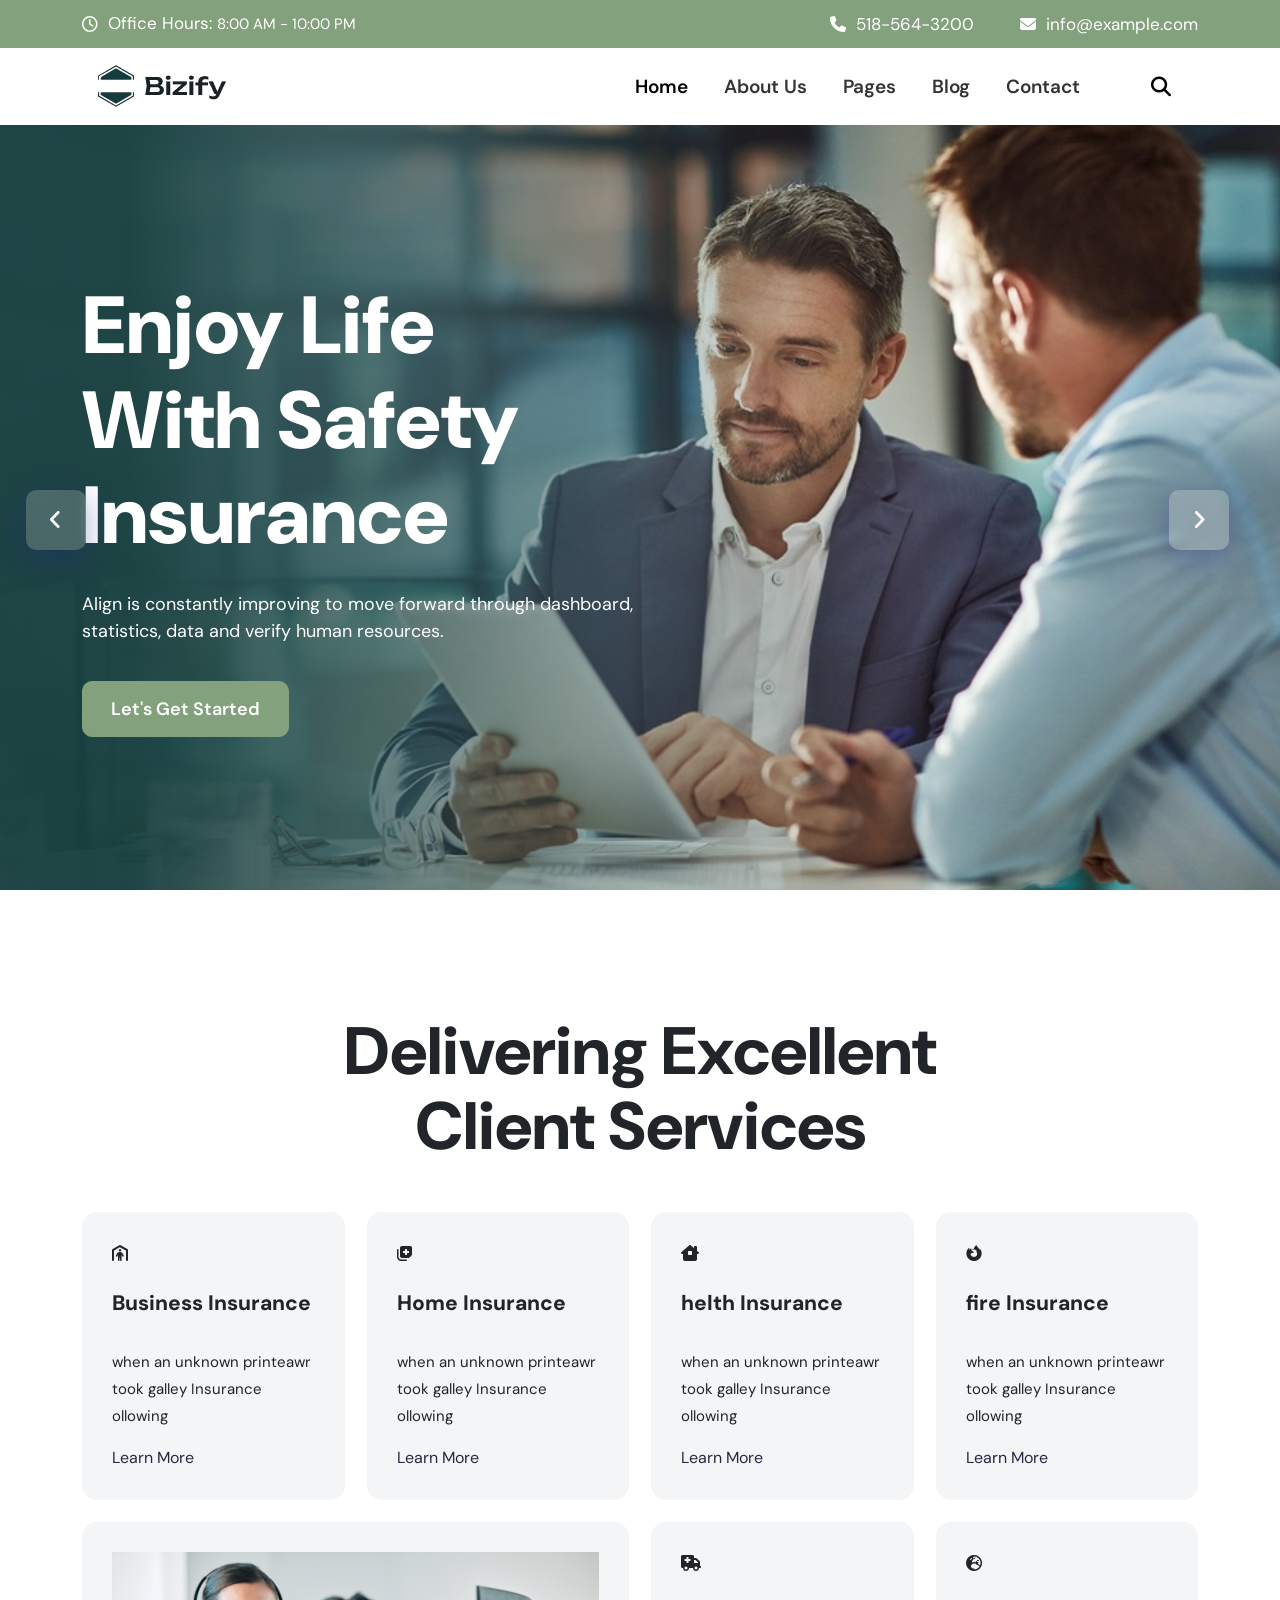
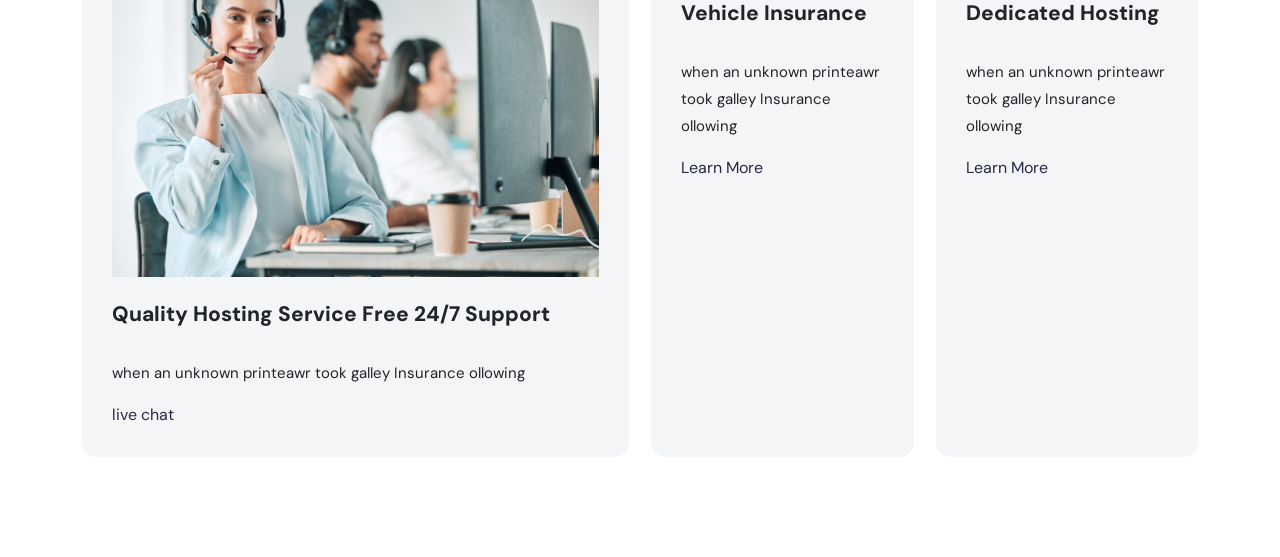
==== commit 6c6aa9ef: "home 2 service section add" ====
--- a/index.html
+++ b/index.html
@@ -147,9 +147,92 @@
                     </div>
                 </div>
             </div>
+            <div class="row mt-5">
+                <div class="col-xl-12">
+                    <div class="service_2_area__service-2">
+                        <div class="service_2_area__single-service-2 item-1">
+                            <i class="fa-solid fa-person-shelter"></i>
+                            <div class="service_2_area__service-2-content">
+                                <h2 class="service_2_area__service-2-title">Business Insurance</h2>
+                                <p class="service_2_area__service-2-desc">
+                                    when an unknown printeawr took galley Insurance ollowing
+                                </p>
+                                <a class="service_2_area__service-2-btn" href="#">Learn More</a>
+                            </div>
+                        </div>
+                        <div class="service_2_area__single-service-2 item-2">
+                            <i class="fa-solid fa-notes-medical"></i>
+                            <div class="service_2_area__service-2-content">
+                                <h2 class="service_2_area__service-2-title">Home Insurance</h2>
+                                <p class="service_2_area__service-2-desc">
+                                    when an unknown printeawr took galley Insurance ollowing
+                                </p>
+                                <a class="service_2_area__service-2-btn" href="#">Learn More</a>
+                            </div>
+                        </div>
+                        <div class="service_2_area__single-service-2 item-3">
+                            <i class="fa-solid fa-house-chimney-window"></i>
+                            <div class="service_2_area__service-2-content">
+                                <h2 class="service_2_area__service-2-title">helth Insurance</h2>
+                                <p class="service_2_area__service-2-desc">
+                                    when an unknown printeawr took galley Insurance ollowing
+                                </p>
+                                <a class="service_2_area__service-2-btn" href="#">Learn More</a>
+                            </div>
+                        </div>
+                        <div class="service_2_area__single-service-2 item-4">
+                            <i class="fa-brands fa-firefox-browser"></i>
+                            <div class="service_2_area__service-2-content">
+                                <h2 class="service_2_area__service-2-title">fire Insurance</h2>
+                                <p class="service_2_area__service-2-desc">
+                                    when an unknown printeawr took galley Insurance ollowing
+                                </p>
+                                <a class="service_2_area__service-2-btn" href="#">Learn More</a>
+                            </div>
+                        </div>
+                        <div class="service_2_area__single-service-2 item-5">
+                            <div class="service_2_area__service-2-content">
+                                <div class="service_2_area__service-2-image">
+                                    <img src="assets/images/service/service-1.jpg">
+                                </div>
+                                <div class="service_2_area__service-2-desc">
+                                    <h2 class="service_2_area__service-2-title">Quality Hosting Service Free
+                                        24/7 Support</h2>
+                                    <p class="service_2_area__service-2-desc">
+                                        when an unknown printeawr took galley Insurance ollowing
+                                    </p>
+                                    <a class="service_2_area__service-2-btn-live-chat" href="#">live chat</a>
+                                </div>
+                            </div>
+                        </div>
+                        <div class="service_2_area__single-service-2 item-6">
+                            <i class="fa-solid fa-truck-medical"></i>
+                            <div class="service_2_area__service-2-content">
+                                <h2 class="service_2_area__service-2-title">Vehicle Insurance</h2>
+                                <p class="service_2_area__service-2-desc">
+                                    when an unknown printeawr took galley Insurance ollowing
+                                </p>
+                                <a class="service_2_area__service-2-btn" href="#">Learn More</a>
+                            </div>
+                        </div>
+                        <div class="service_2_area__single-service-2 item-7">
+                            <i class="fa-solid fa-earth-europe"></i>
+                            <div class="service_2_area__service-2-content">
+                                <h2 class="service_2_area__service-2-title">Dedicated Hosting</h2>
+                                <p class="service_2_area__service-2-desc">
+                                    when an unknown printeawr took galley Insurance ollowing
+                                </p>
+                                <a class="service_2_area__service-2-btn" href="#">Learn More</a>
+                            </div>
+                        </div>
+                    </div>
+                </div>
+            </div>
         </div>
      </section>
     <!-- 3. Service CSS End -->
+
+
 
 
 
--- a/assets/css/style.css
+++ b/assets/css/style.css
@@ -335,7 +335,7 @@
   opacity: 0.95;
 }
 
-/* Section Title CSS Start */
+/* Section Title CSS Start Common */
 .service-title-2 {
   text-align: center;
   text-transform: capitalize;
@@ -2243,4 +2243,25 @@
   top: 50%;
   right: 4%;
   transform: translateY(-50%);
+}
+
+.service_2_area__service-2 {
+  display: grid;
+  grid-template-columns: repeat(4, 1fr);
+  justify-content: space-between;
+  gap: 22px;
+}
+
+.service_2_area__single-service-2 {
+  background-color: #F4F5F6;
+  padding: 30px;
+  border-radius: 15px;
+}
+
+.service_2_area__service-2-title {
+  font-size: 21px;
+}
+
+.service_2_area__single-service-2.item-5 {
+  grid-column: 1/3;
 }/*# sourceMappingURL=style.css.map */
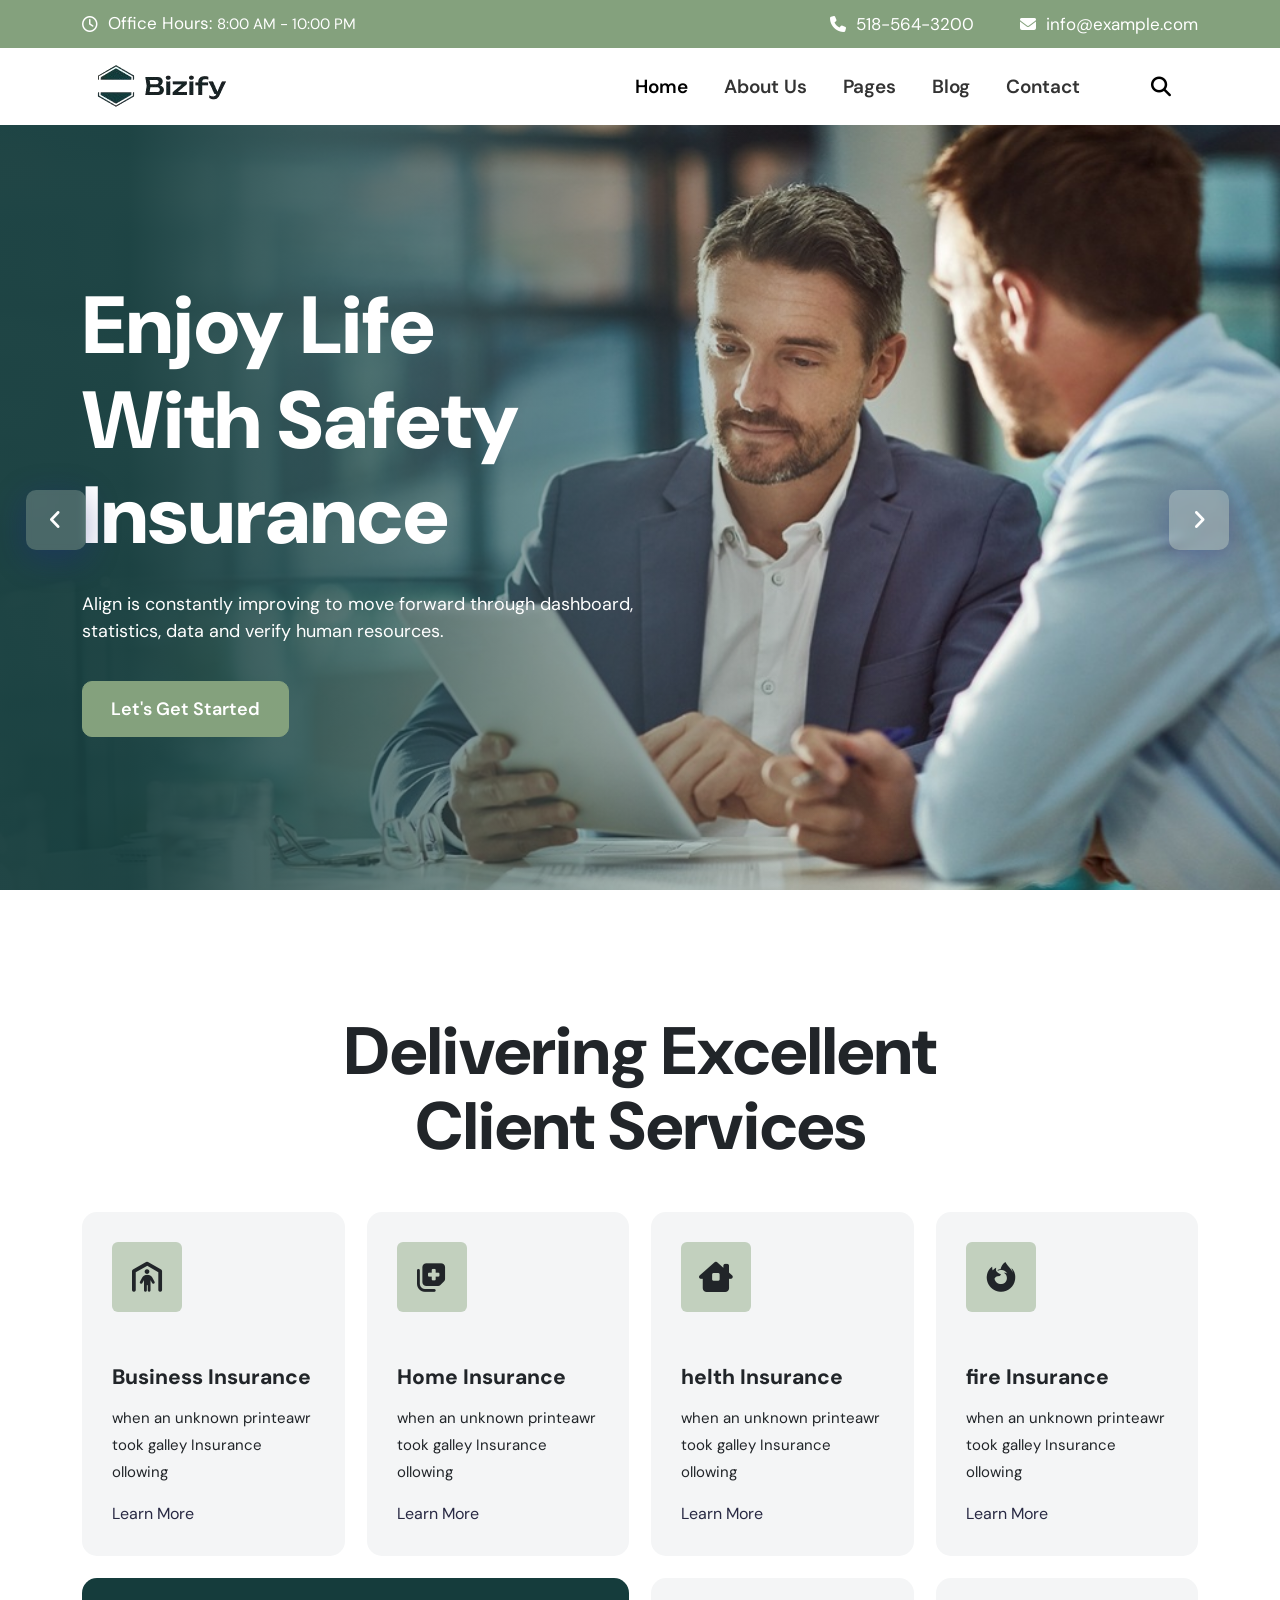
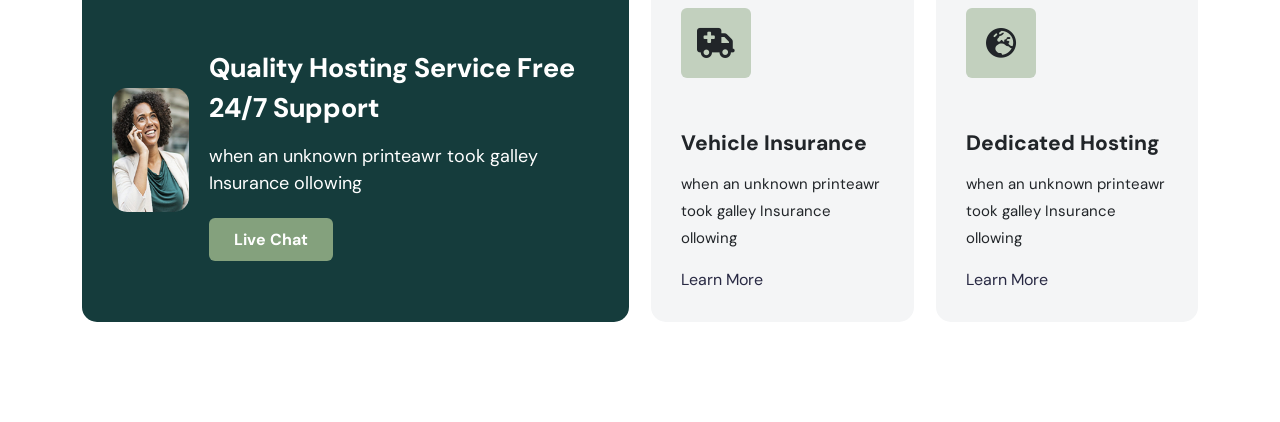
==== commit d05ced9c: "home 2 service section update" ====
--- a/index.html
+++ b/index.html
@@ -191,14 +191,14 @@
                             </div>
                         </div>
                         <div class="service_2_area__single-service-2 item-5">
-                            <div class="service_2_area__service-2-content">
+                            <div class="service_2_area__service-2-content item-5-content">
                                 <div class="service_2_area__service-2-image">
-                                    <img src="assets/images/service/service-1.jpg">
+                                    <img class="service_2_area__service-2-img" src="assets/images/service/service-image.png">
                                 </div>
                                 <div class="service_2_area__service-2-desc">
-                                    <h2 class="service_2_area__service-2-title">Quality Hosting Service Free
+                                    <h2 class="service_2_area__service-2-title item-5-title">Quality Hosting Service Free
                                         24/7 Support</h2>
-                                    <p class="service_2_area__service-2-desc">
+                                    <p class="service_2_area__service-2-desc item-5-desc">
                                         when an unknown printeawr took galley Insurance ollowing
                                     </p>
                                     <a class="service_2_area__service-2-btn-live-chat" href="#">live chat</a>
--- a/assets/css/style.css
+++ b/assets/css/style.css
@@ -2252,6 +2252,10 @@
   gap: 22px;
 }
 
+.service_2_area__service-2-content {
+  margin-top: 45px;
+}
+
 .service_2_area__single-service-2 {
   background-color: #F4F5F6;
   padding: 30px;
@@ -2260,8 +2264,70 @@
 
 .service_2_area__service-2-title {
   font-size: 21px;
+  line-height: 40px;
 }
 
 .service_2_area__single-service-2.item-5 {
   grid-column: 1/3;
+}
+
+.service_2_area__single-service-2 i {
+  font-size: 30px;
+  background-color: #c2d0be;
+  width: 70px;
+  height: 70px;
+  text-align: center;
+  line-height: 70px;
+  border-radius: 6px;
+  transition: 0.3s;
+}
+
+.service_2_area__single-service-2:hover i {
+  background-color: #84a17d;
+  transition: 0.3s;
+  color: #fff;
+}
+
+.service_2_area__service-2-content.item-5-content {
+  display: grid;
+  grid-template-columns: 1fr auto;
+  gap: 20px;
+  align-items: center;
+  margin-top: 0px !important;
+  padding: 30px !important;
+}
+
+.service_2_area__single-service-2.item-5 {
+  grid-column: 1/3;
+  background-color: #153C3C;
+  color: #fff;
+  display: grid;
+  padding: 0px !important;
+}
+
+.service_2_area__service-2-img {
+  border-radius: 15px;
+  width: 200px;
+}
+
+.service_2_area__service-2-title.item-5-title {
+  font-size: 27px;
+  max-width: 382px;
+  text-transform: capitalize;
+}
+
+.service_2_area__service-2-desc.item-5-desc {
+  font-size: 18px;
+  width: 390px;
+  margin-top: 15px;
+  margin-bottom: 31px;
+}
+
+.service_2_area__service-2-btn-live-chat {
+  color: #fff;
+  text-transform: capitalize;
+  background-color: #84A17D;
+  padding: 11px 25px;
+  border-radius: 6px;
+  font-weight: 700;
 }/*# sourceMappingURL=style.css.map */
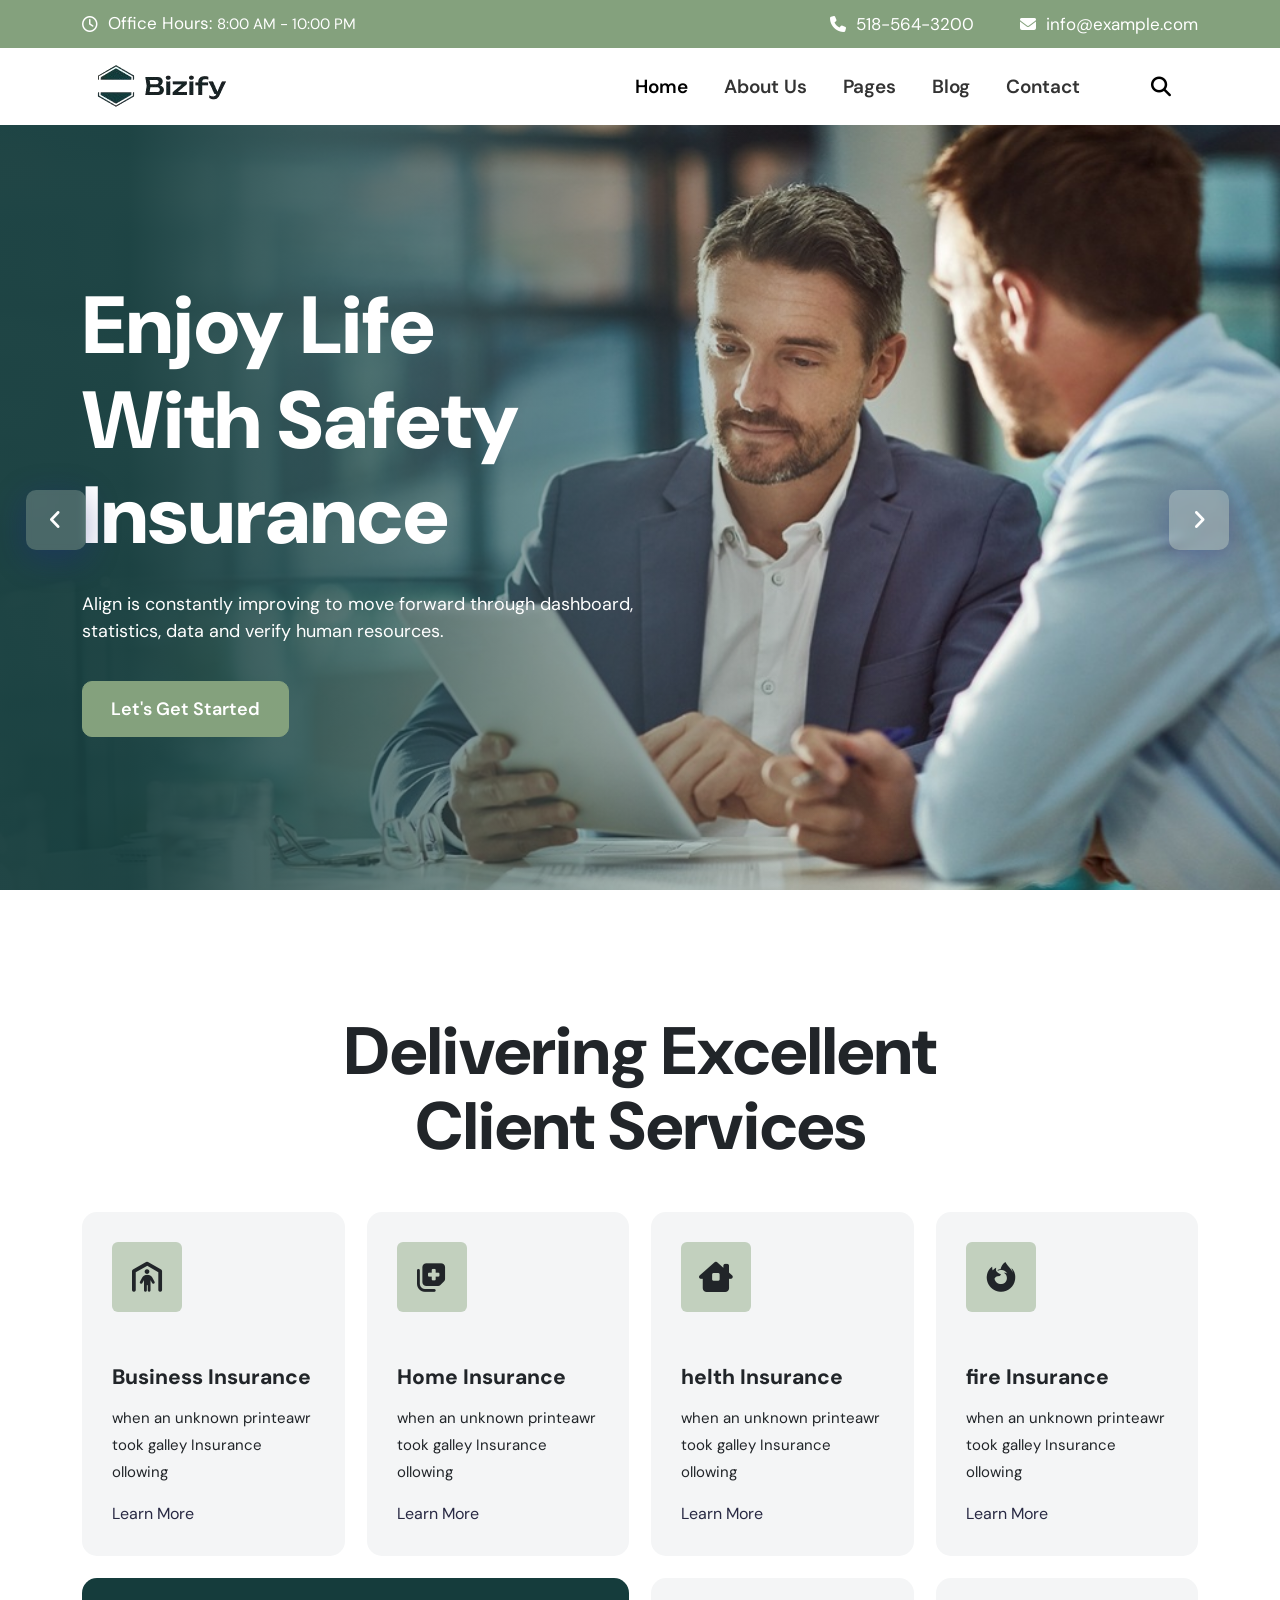
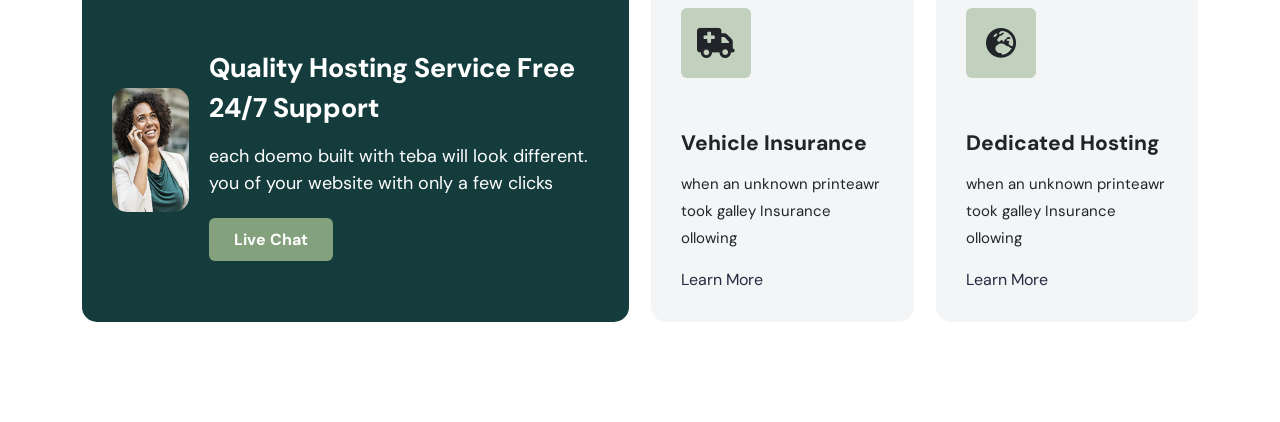
==== commit 6571192e: "home 2 service section done" ====
--- a/index.html
+++ b/index.html
@@ -199,7 +199,7 @@
                                     <h2 class="service_2_area__service-2-title item-5-title">Quality Hosting Service Free
                                         24/7 Support</h2>
                                     <p class="service_2_area__service-2-desc item-5-desc">
-                                        when an unknown printeawr took galley Insurance ollowing
+                                        each doemo built with teba will look different. you of your website with only a few clicks
                                     </p>
                                     <a class="service_2_area__service-2-btn-live-chat" href="#">live chat</a>
                                 </div>
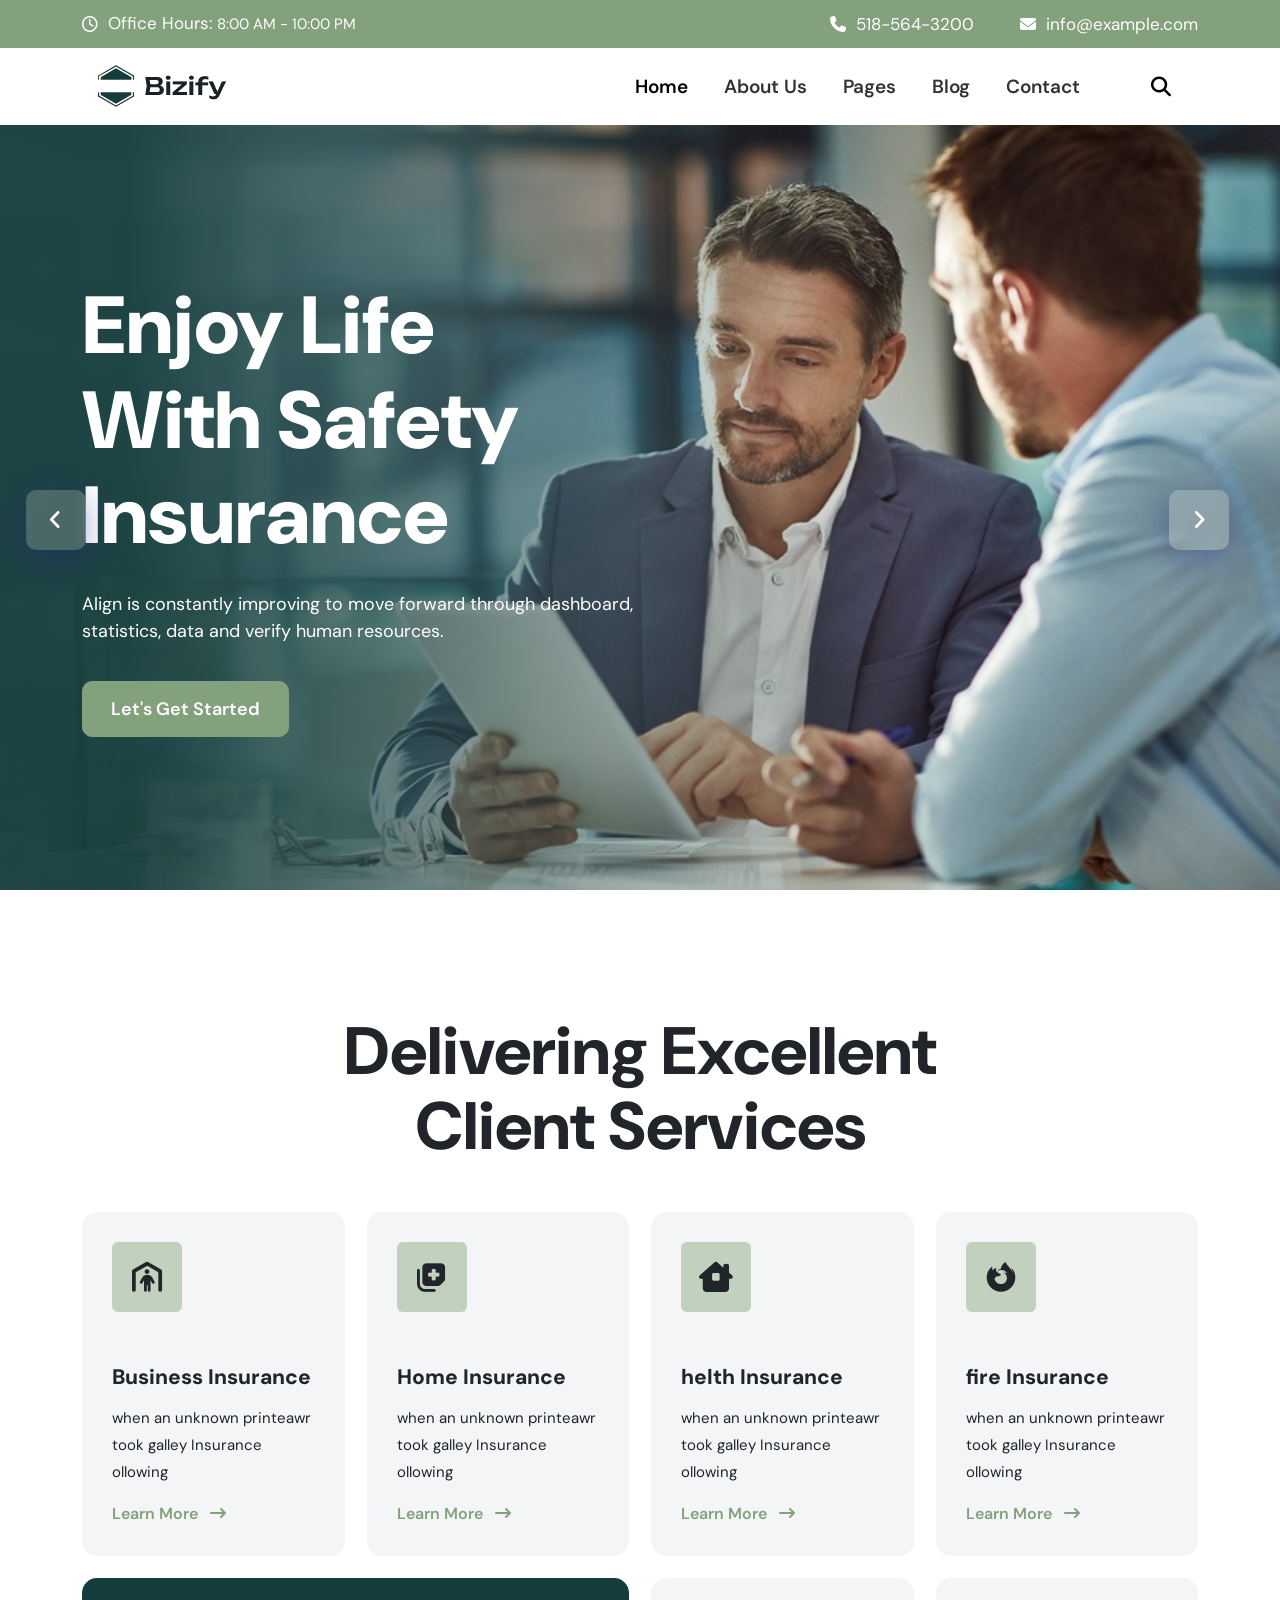
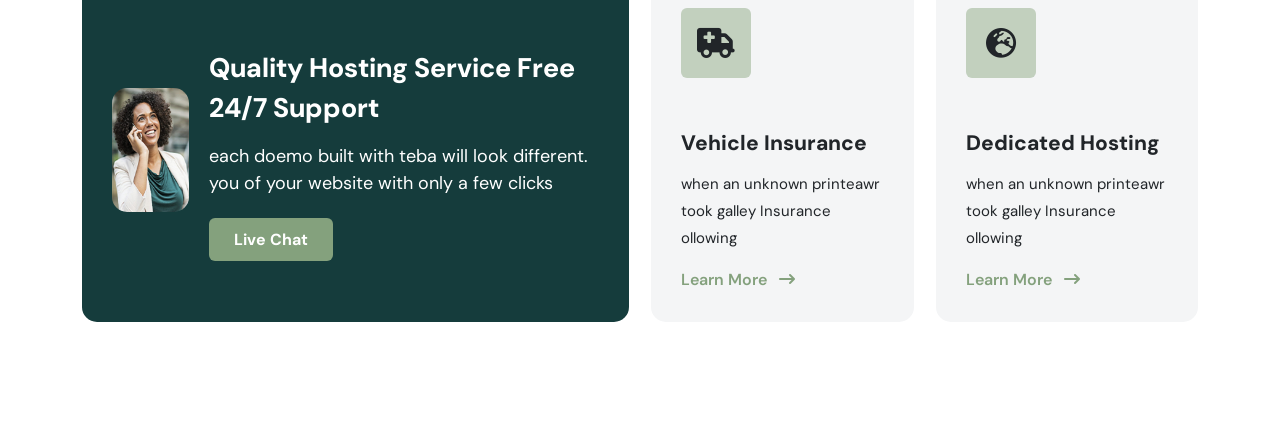
==== commit ba56411e: "home 2 service section done" ====
--- a/index.html
+++ b/index.html
@@ -151,43 +151,51 @@
                 <div class="col-xl-12">
                     <div class="service_2_area__service-2">
                         <div class="service_2_area__single-service-2 item-1">
-                            <i class="fa-solid fa-person-shelter"></i>
+                            <i class="ser-icon fa-solid fa-person-shelter"></i>
                             <div class="service_2_area__service-2-content">
                                 <h2 class="service_2_area__service-2-title">Business Insurance</h2>
                                 <p class="service_2_area__service-2-desc">
                                     when an unknown printeawr took galley Insurance ollowing
                                 </p>
-                                <a class="service_2_area__service-2-btn" href="#">Learn More</a>
+                                <div class="service_2_area__service-2-btn-area">
+                                    <a class="service_2_area__service-2-btn" href="#">Learn More <i class="read-more fa-solid fa-arrow-right-long"></i></a>
+                                </div>
                             </div>
                         </div>
                         <div class="service_2_area__single-service-2 item-2">
-                            <i class="fa-solid fa-notes-medical"></i>
+                            <i class="ser-icon fa-solid fa-notes-medical"></i>
                             <div class="service_2_area__service-2-content">
                                 <h2 class="service_2_area__service-2-title">Home Insurance</h2>
                                 <p class="service_2_area__service-2-desc">
                                     when an unknown printeawr took galley Insurance ollowing
                                 </p>
-                                <a class="service_2_area__service-2-btn" href="#">Learn More</a>
+                                <div class="service_2_area__service-2-btn-area">
+                                    <a class="service_2_area__service-2-btn" href="#">Learn More <i class="read-more fa-solid fa-arrow-right-long"></i></a>
+                                </div>
                             </div>
                         </div>
                         <div class="service_2_area__single-service-2 item-3">
-                            <i class="fa-solid fa-house-chimney-window"></i>
+                            <i class="ser-icon fa-solid fa-house-chimney-window"></i>
                             <div class="service_2_area__service-2-content">
                                 <h2 class="service_2_area__service-2-title">helth Insurance</h2>
                                 <p class="service_2_area__service-2-desc">
                                     when an unknown printeawr took galley Insurance ollowing
                                 </p>
-                                <a class="service_2_area__service-2-btn" href="#">Learn More</a>
+                                <div class="service_2_area__service-2-btn-area">
+                                    <a class="service_2_area__service-2-btn" href="#">Learn More <i class="read-more fa-solid fa-arrow-right-long"></i></a>
+                                </div>
                             </div>
                         </div>
                         <div class="service_2_area__single-service-2 item-4">
-                            <i class="fa-brands fa-firefox-browser"></i>
+                            <i class="ser-icon fa-brands fa-firefox-browser"></i>
                             <div class="service_2_area__service-2-content">
                                 <h2 class="service_2_area__service-2-title">fire Insurance</h2>
                                 <p class="service_2_area__service-2-desc">
                                     when an unknown printeawr took galley Insurance ollowing
                                 </p>
-                                <a class="service_2_area__service-2-btn" href="#">Learn More</a>
+                                <div class="service_2_area__service-2-btn-area">
+                                    <a class="service_2_area__service-2-btn" href="#">Learn More <i class="read-more fa-solid fa-arrow-right-long"></i></a>
+                                </div>
                             </div>
                         </div>
                         <div class="service_2_area__single-service-2 item-5">
@@ -206,23 +214,27 @@
                             </div>
                         </div>
                         <div class="service_2_area__single-service-2 item-6">
-                            <i class="fa-solid fa-truck-medical"></i>
+                            <i class="ser-icon fa-solid fa-truck-medical"></i>
                             <div class="service_2_area__service-2-content">
                                 <h2 class="service_2_area__service-2-title">Vehicle Insurance</h2>
                                 <p class="service_2_area__service-2-desc">
                                     when an unknown printeawr took galley Insurance ollowing
                                 </p>
-                                <a class="service_2_area__service-2-btn" href="#">Learn More</a>
+                                <div class="service_2_area__service-2-btn-area">
+                                    <a class="service_2_area__service-2-btn" href="#">Learn More <i class="read-more fa-solid fa-arrow-right-long"></i></a>
+                                </div>
                             </div>
                         </div>
                         <div class="service_2_area__single-service-2 item-7">
-                            <i class="fa-solid fa-earth-europe"></i>
+                            <i class="ser-icon fa-solid fa-earth-europe"></i>
                             <div class="service_2_area__service-2-content">
                                 <h2 class="service_2_area__service-2-title">Dedicated Hosting</h2>
                                 <p class="service_2_area__service-2-desc">
                                     when an unknown printeawr took galley Insurance ollowing
                                 </p>
-                                <a class="service_2_area__service-2-btn" href="#">Learn More</a>
+                                <div class="service_2_area__service-2-btn-area">
+                                    <a class="service_2_area__service-2-btn" href="#">Learn More <i class="read-more fa-solid fa-arrow-right-long"></i></a>
+                                </div>
                             </div>
                         </div>
                     </div>
--- a/assets/css/style.css
+++ b/assets/css/style.css
@@ -2245,33 +2245,13 @@
   transform: translateY(-50%);
 }
 
-.service_2_area__service-2 {
-  display: grid;
-  grid-template-columns: repeat(4, 1fr);
-  justify-content: space-between;
-  gap: 22px;
-}
-
-.service_2_area__service-2-content {
-  margin-top: 45px;
-}
-
+/* 3. Service CSS Start */
 .service_2_area__single-service-2 {
   background-color: #F4F5F6;
   padding: 30px;
   border-radius: 15px;
 }
-
-.service_2_area__service-2-title {
-  font-size: 21px;
-  line-height: 40px;
-}
-
-.service_2_area__single-service-2.item-5 {
-  grid-column: 1/3;
-}
-
-.service_2_area__single-service-2 i {
+.service_2_area__single-service-2 .ser-icon {
   font-size: 30px;
   background-color: #c2d0be;
   width: 70px;
@@ -2281,13 +2261,49 @@
   border-radius: 6px;
   transition: 0.3s;
 }
-
-.service_2_area__single-service-2:hover i {
+.service_2_area__single-service-2:hover .ser-icon {
   background-color: #84a17d;
   transition: 0.3s;
   color: #fff;
 }
-
+.service_2_area__service-2 {
+  display: grid;
+  grid-template-columns: repeat(4, 1fr);
+  justify-content: space-between;
+  gap: 22px;
+}
+.service_2_area__service-2-content {
+  margin-top: 45px;
+}
+.service_2_area__service-2-title {
+  font-size: 21px;
+  line-height: 40px;
+}
+.service_2_area__single-service-2:hover .read-more {
+  color: #BCCAB9;
+  transition: 0.3s;
+}
+.service_2_area__service-2-btn-area .read-more {
+  margin-left: 8px;
+}
+.service_2_area__service-2-btn {
+  color: #84A17D;
+  font-weight: 600;
+}
+.service_2_area__single-service-2:hover .service_2_area__service-2-btn {
+  color: #BCCAB9;
+  transition: 0.3s;
+}
+.service_2_area__single-service-2.item-5 {
+  grid-column: 1/3;
+}
+.service_2_area__single-service-2.item-5 {
+  grid-column: 1/3;
+  background-color: #153C3C;
+  color: #fff;
+  display: grid;
+  padding: 0px !important;
+}
 .service_2_area__service-2-content.item-5-content {
   display: grid;
   grid-template-columns: 1fr auto;
@@ -2296,33 +2312,21 @@
   margin-top: 0px !important;
   padding: 30px !important;
 }
-
-.service_2_area__single-service-2.item-5 {
-  grid-column: 1/3;
-  background-color: #153C3C;
-  color: #fff;
-  display: grid;
-  padding: 0px !important;
-}
-
 .service_2_area__service-2-img {
   border-radius: 15px;
   width: 200px;
 }
-
 .service_2_area__service-2-title.item-5-title {
   font-size: 27px;
   max-width: 382px;
   text-transform: capitalize;
 }
-
 .service_2_area__service-2-desc.item-5-desc {
   font-size: 18px;
   width: 390px;
   margin-top: 15px;
   margin-bottom: 31px;
 }
-
 .service_2_area__service-2-btn-live-chat {
   color: #fff;
   text-transform: capitalize;
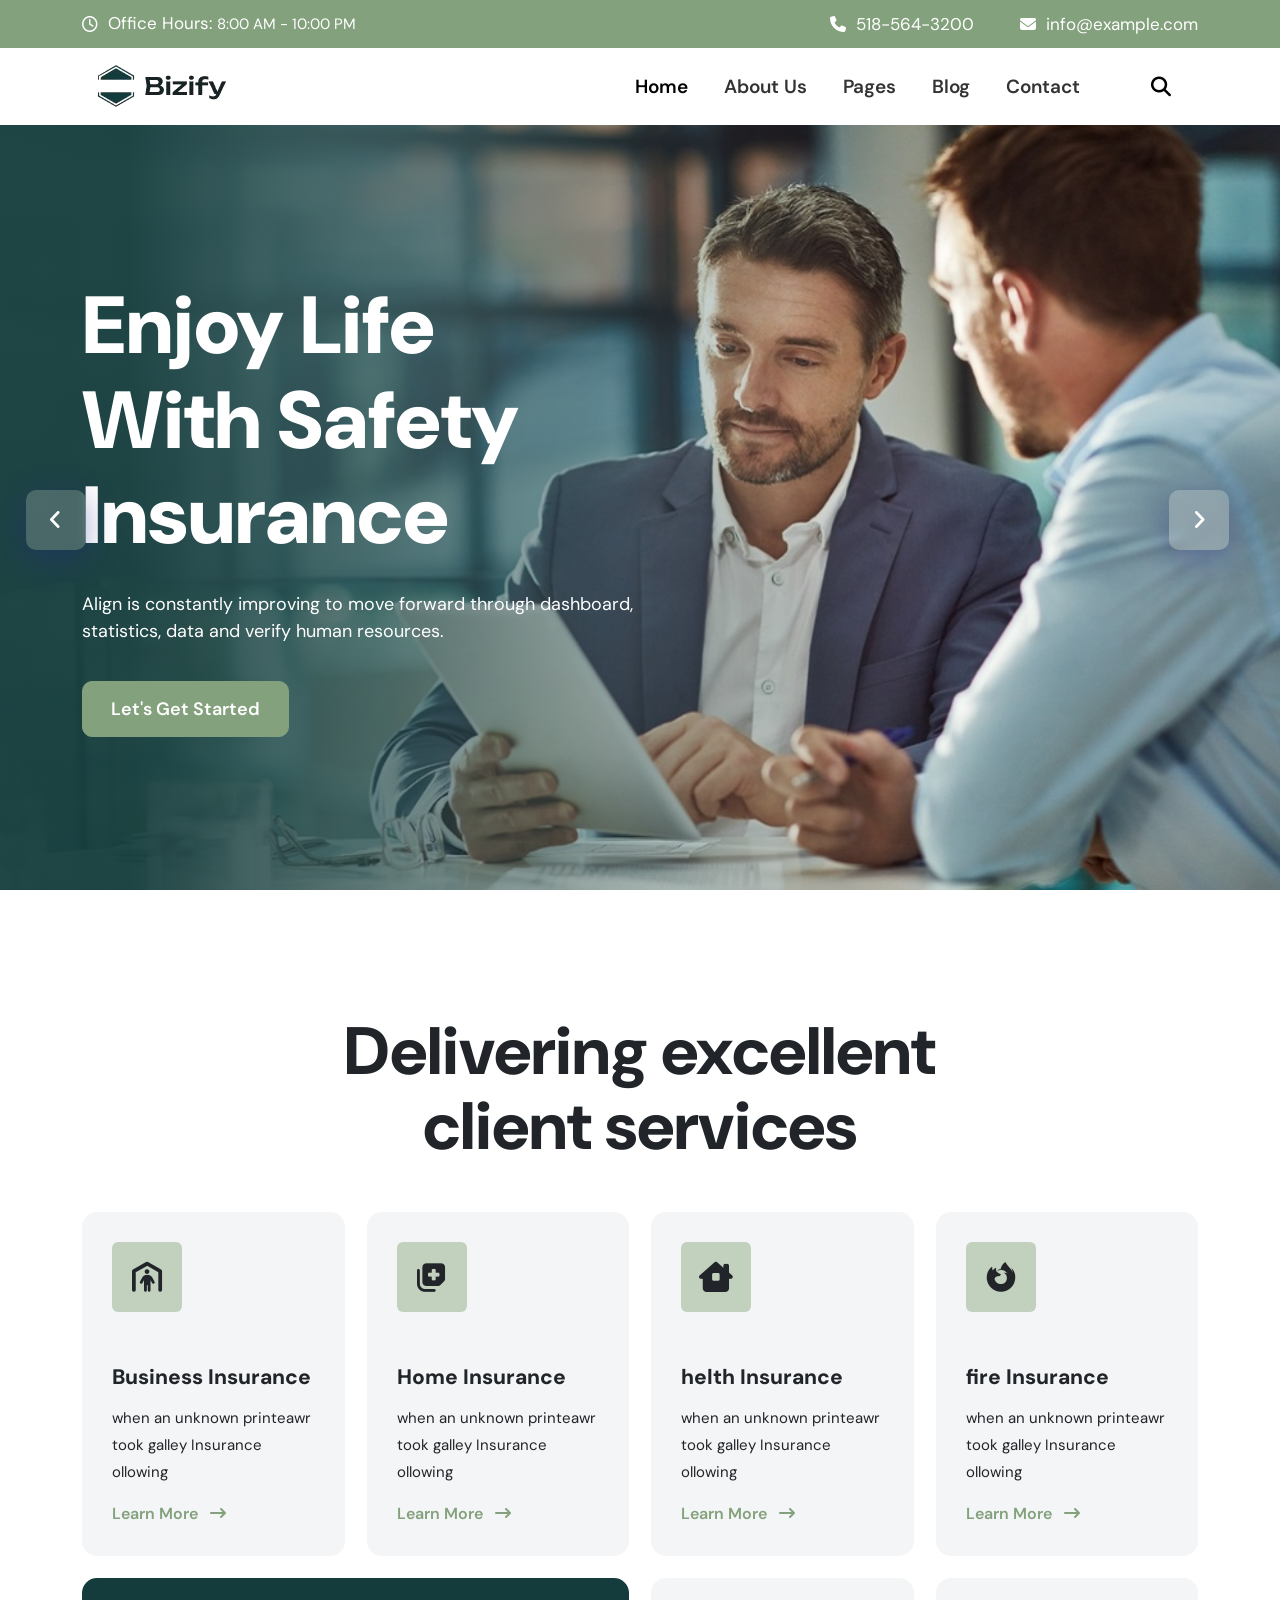
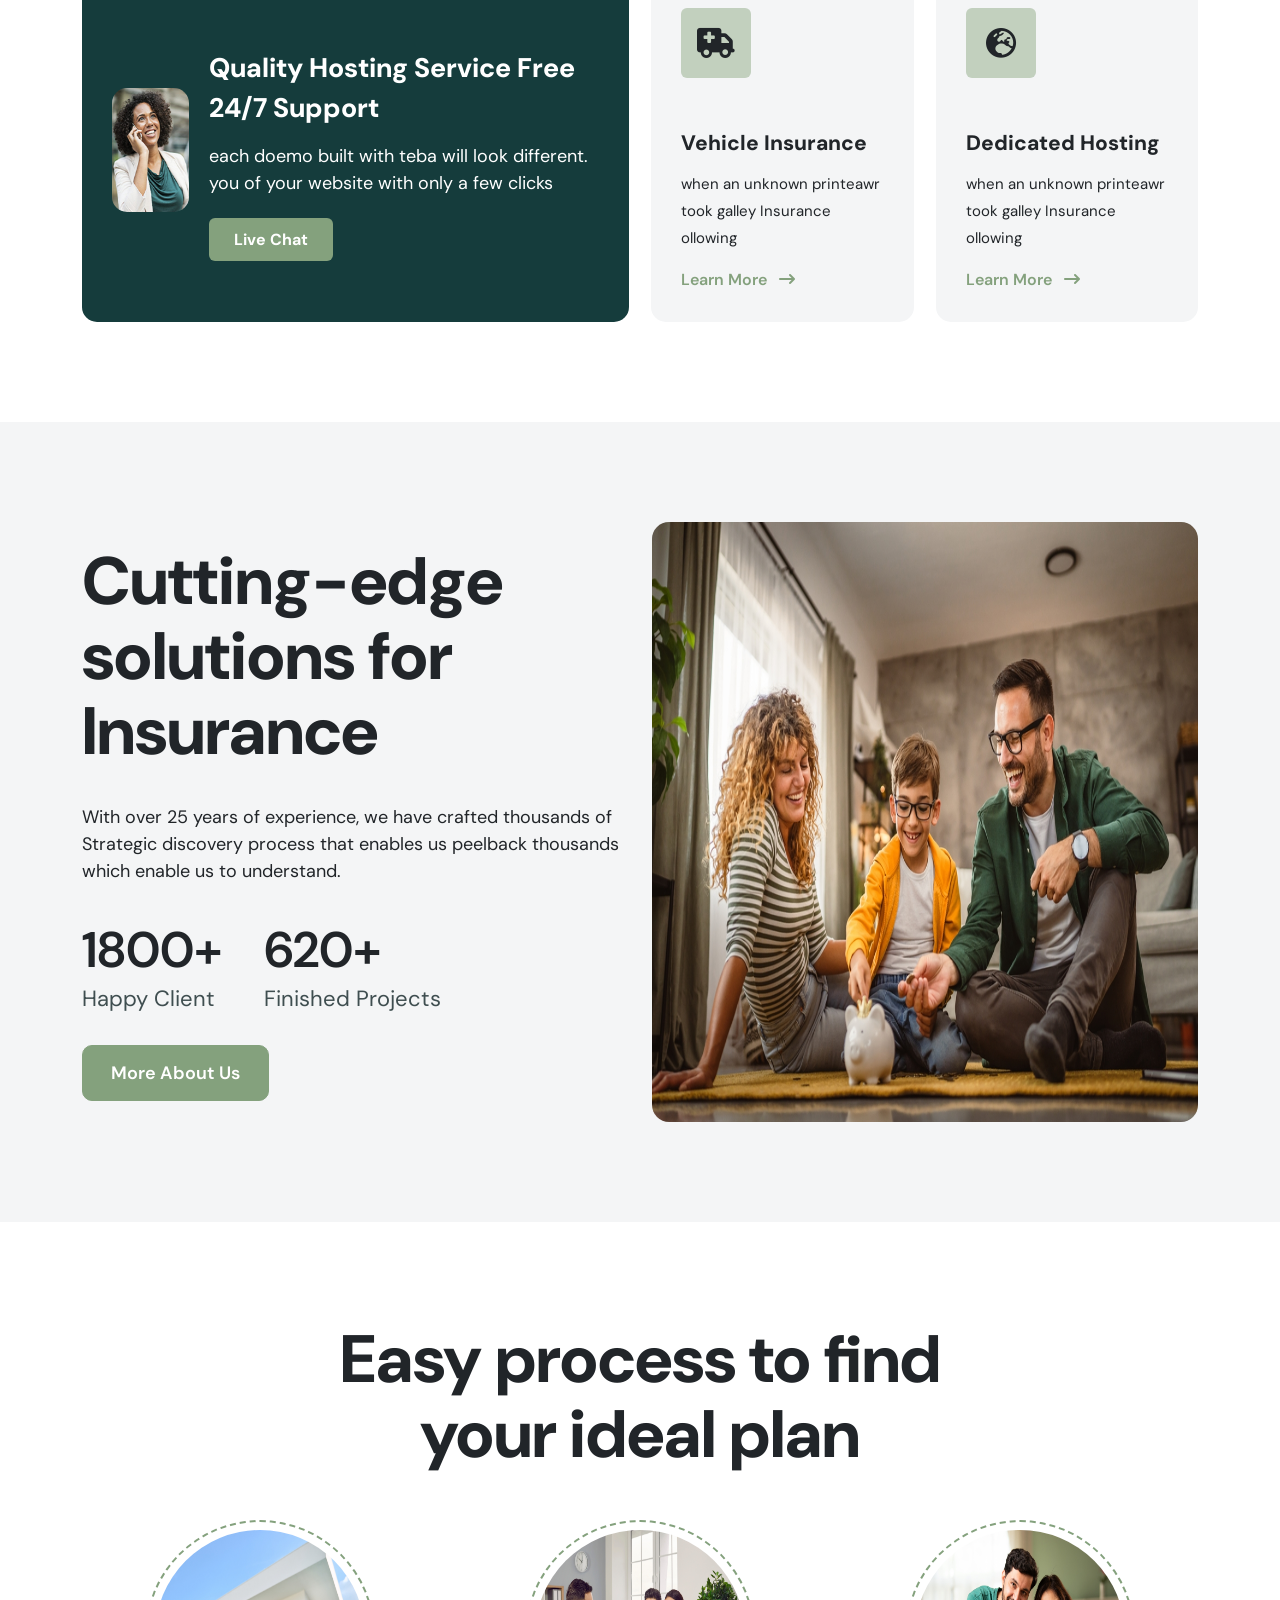
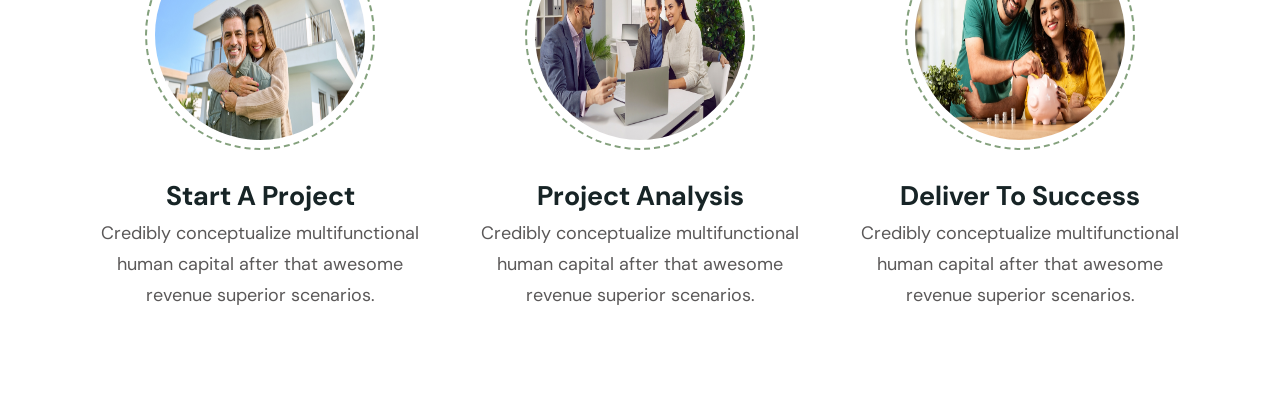
==== commit a7ee5c47: "home 2 project section done" ====
--- a/index.html
+++ b/index.html
@@ -244,6 +244,87 @@
      </section>
     <!-- 3. Service CSS End -->
 
+    <!-- 4. About Insurance CSS Start -->
+     <section class="insurance_area pt-100 pb-100">
+        <div class="container">
+            <div class="row">
+                <div class="col-xl-6">
+                    <div class="insurance_area__insurance-content">
+                        <div class="section-title-area-2">
+                            <h2 class="service-title-2">Cutting-edge solutions for Insurance</h2>
+                        </div>
+                        <p class="insurance_area__insurance-desc">With over 25 years of experience, we have crafted thousands of
+                            Strategic discovery process that enables us peelback thousands  which enable us to understand.</p>
+                        <div class="insurance_area__insurance-singel-item">
+                            <div class="insurance_area__insurance-single-content">
+                                <h4 class="insurance_area__insurance-single-number">1800+ 
+                                    <span class="insurance_area__insurance-single-title">happy client</span>
+                                </h4>
+                            </div>
+                            <div class="insurance_area__insurance-single-content">
+                                <h4 class="insurance_area__insurance-single-number">620+ 
+                                    <span class="insurance_area__insurance-single-title">Finished Projects</span>
+                                </h4>
+                            </div>
+                        </div>
+                        <div class="insurance_area__insurance-btn">
+                            <a class="btn-primary" href="">more about us</a>
+                        </div>
+                    </div>
+                </div>
+                <div class="col-xl-6">
+                    <div class="insurance_area__insurance-image">
+                        <img class="insurance_area__insurance-img" src="assets/images/insurance/insurance.jpg">
+                    </div>
+                </div>
+            </div>
+        </div>
+     </section>
+    <!-- 4. About Insurance CSS End -->
+
+    <!-- 5. About Insurance CSS Start -->
+     <section class="project_2_area pt-100 pb-100">
+        <div class="container">
+            <div class="row">
+                <div class="col-xl-12">
+                    <div class="section-title-area-2">
+                        <h2 class="service-title-2">Easy process to find your ideal plan</h2>
+                    </div>
+                </div>
+            </div>
+            <div class="row mt-5">
+                <div class="col-xl-4 text-center">
+                    <div class="project_2_area__single-project">
+                        <img class="project_2_area__single-project-2-img" src="assets/images/project/project-1.jpg">
+                        <div class="project_2_area__single-project-2-content">
+                            <h4 class="project_2_area__single-project-2-title">Start A Project</h4>
+                            <p class="project_2_area__single-project-2-desc">Credibly conceptualize multifunctional human capital after that awesome revenue superior scenarios.</p>
+                        </div>
+                    </div>
+                </div>
+                <div class="col-xl-4 text-center">
+                    <div class="project_2_area__single-project">
+                        <img class="project_2_area__single-project-2-img" src="assets/images/project/project-4.jpg">
+                        <div class="project_2_area__single-project-2-content">
+                            <h4 class="project_2_area__single-project-2-title">Project Analysis</h4>
+                            <p class="project_2_area__single-project-2-desc">Credibly conceptualize multifunctional human capital after that awesome revenue superior scenarios.</p>
+                        </div>
+                    </div>
+                </div>
+                <div class="col-xl-4 text-center">
+                    <div class="project_2_area__single-project">
+                        <img class="project_2_area__single-project-2-img" src="assets/images/project/project-3.jpg">
+                        <div class="project_2_area__single-project-2-content">
+                            <h4 class="project_2_area__single-project-2-title">Deliver to Success</h4>
+                            <p class="project_2_area__single-project-2-desc">Credibly conceptualize multifunctional human capital after that awesome revenue superior scenarios.</p>
+                        </div>
+                    </div>
+                </div>
+            </div>
+        </div>
+     </section>
+    <!-- 5. About Insurance CSS End -->
+
 
 
 
--- a/assets/css/style.css
+++ b/assets/css/style.css
@@ -338,11 +338,13 @@
 /* Section Title CSS Start Common */
 .service-title-2 {
   text-align: center;
-  text-transform: capitalize;
   font-size: 67px;
   max-width: 700px;
   margin: 0 auto;
   font-weight: 800;
+}
+.service-title-2:first-letter {
+  text-transform: capitalize;
 }
 
 /* Responsive Mixing */
@@ -2334,4 +2336,72 @@
   padding: 11px 25px;
   border-radius: 6px;
   font-weight: 700;
+}
+
+/* 4. About Insurance CSS Start */
+.insurance_area {
+  background-color: #F4F5F6;
+}
+.insurance_area__insurance-content {
+  display: grid;
+  grid-template-columns: auto;
+  align-content: center;
+  height: 600px;
+  gap: 25px;
+}
+.insurance_area__insurance-content .service-title-2 {
+  text-align: left;
+}
+.insurance_area__insurance-desc {
+  font-size: 18px;
+  padding: 10px 0;
+  width: 541px;
+}
+.insurance_area__insurance-singel-item {
+  display: grid;
+  grid-template-columns: 1fr 1fr 1fr;
+  justify-content: space-between;
+}
+.insurance_area__insurance-single-number {
+  font-size: 50px;
+}
+.insurance_area__insurance-single-title {
+  display: block;
+  margin-top: 21px;
+  text-transform: capitalize;
+  color: #3F4E50;
+}
+.insurance_area__insurance-img {
+  border-radius: 17px;
+  height: 600px;
+}
+.insurance_area__insurance-btn .btn-primary:hover {
+  background-color: #9db497;
+  transition: 0.3s;
+  border: 1px solid #9db497;
+}
+
+/* 5. About Insurance CSS Start */
+.project_2_area__single-project-2-img {
+  border-radius: 50%;
+  width: 230px;
+  height: 230px;
+  border: 2px dashed #84A17D;
+  padding: 8px;
+}
+.project_2_area__single-project-2-content {
+  margin-top: 32px;
+}
+.project_2_area__single-project-2-title {
+  font-size: 27px;
+  text-transform: capitalize;
+  color: #172426;
+  font-weight: 700;
+}
+.project_2_area__single-project-2-desc {
+  max-width: 327px;
+  margin: 0 auto;
+  font-size: 18px;
+  line-height: 31px;
+  color: #5a5858;
 }/*# sourceMappingURL=style.css.map */
